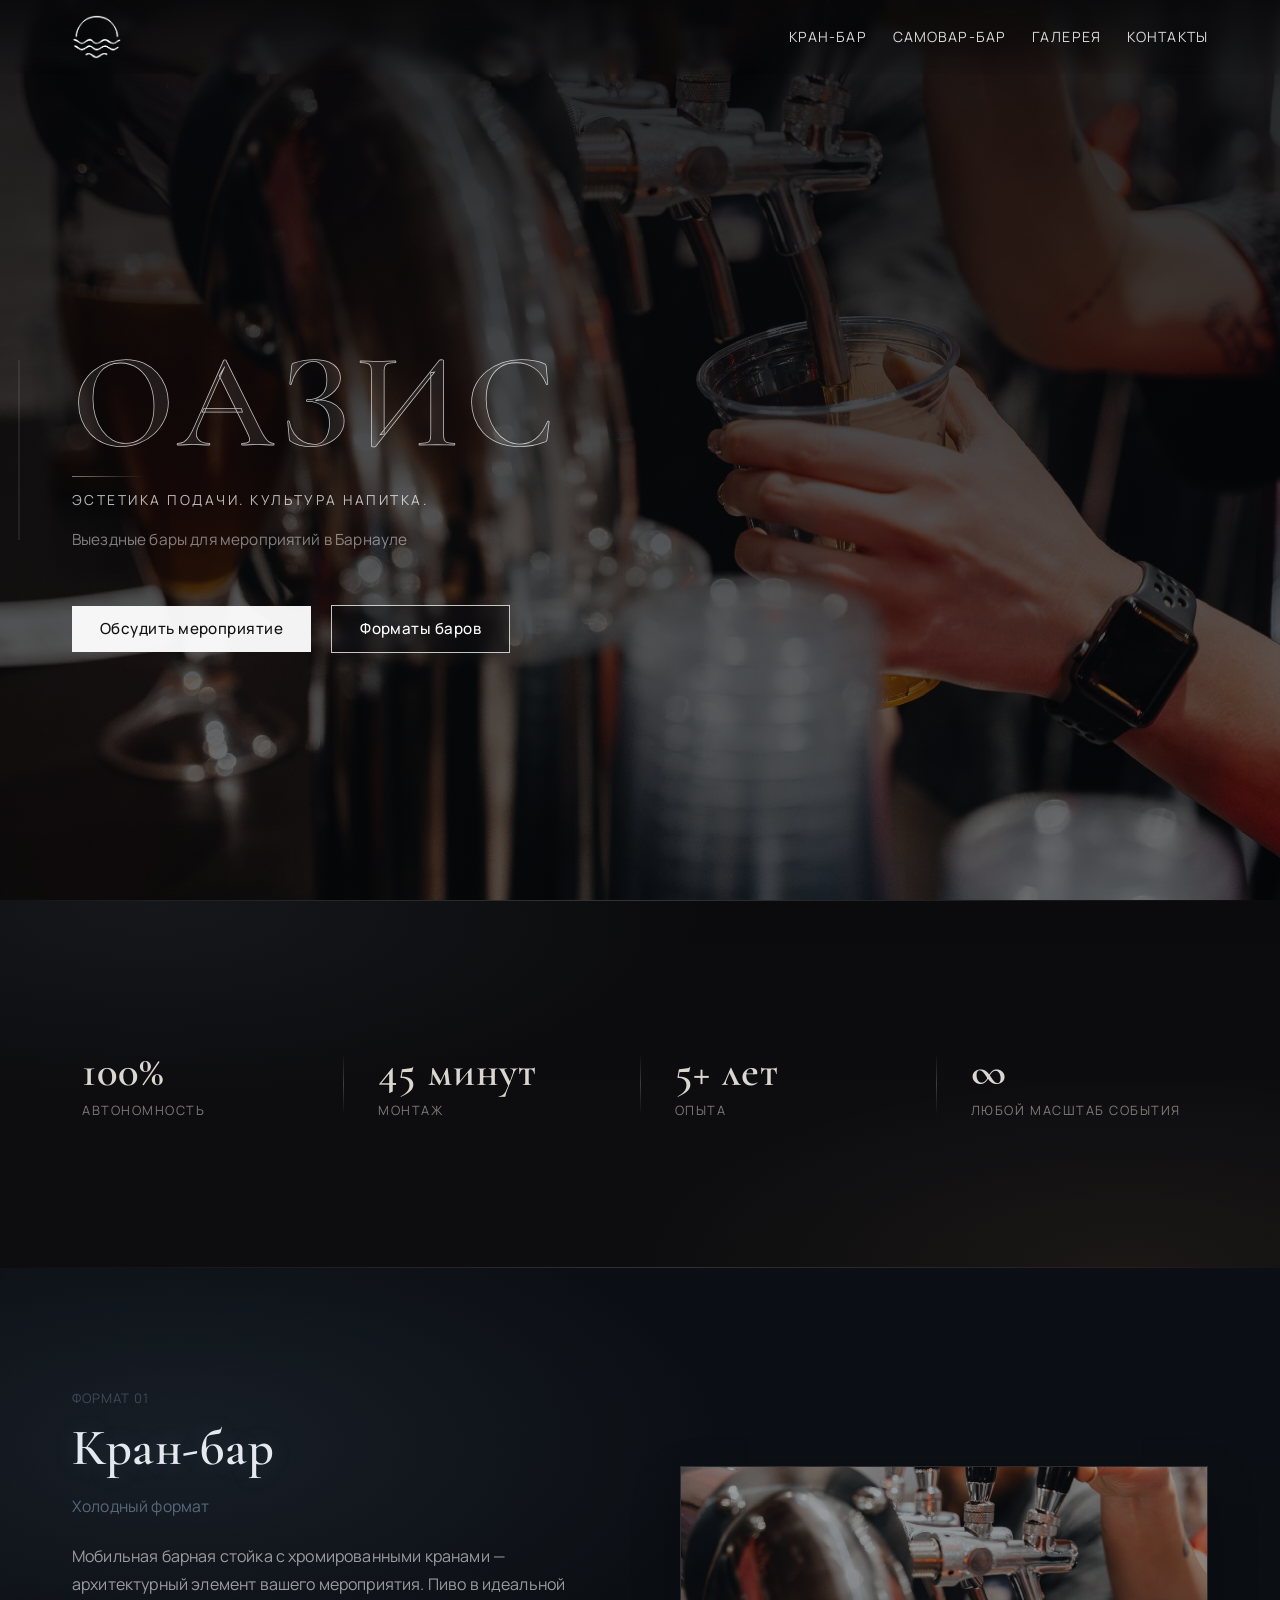
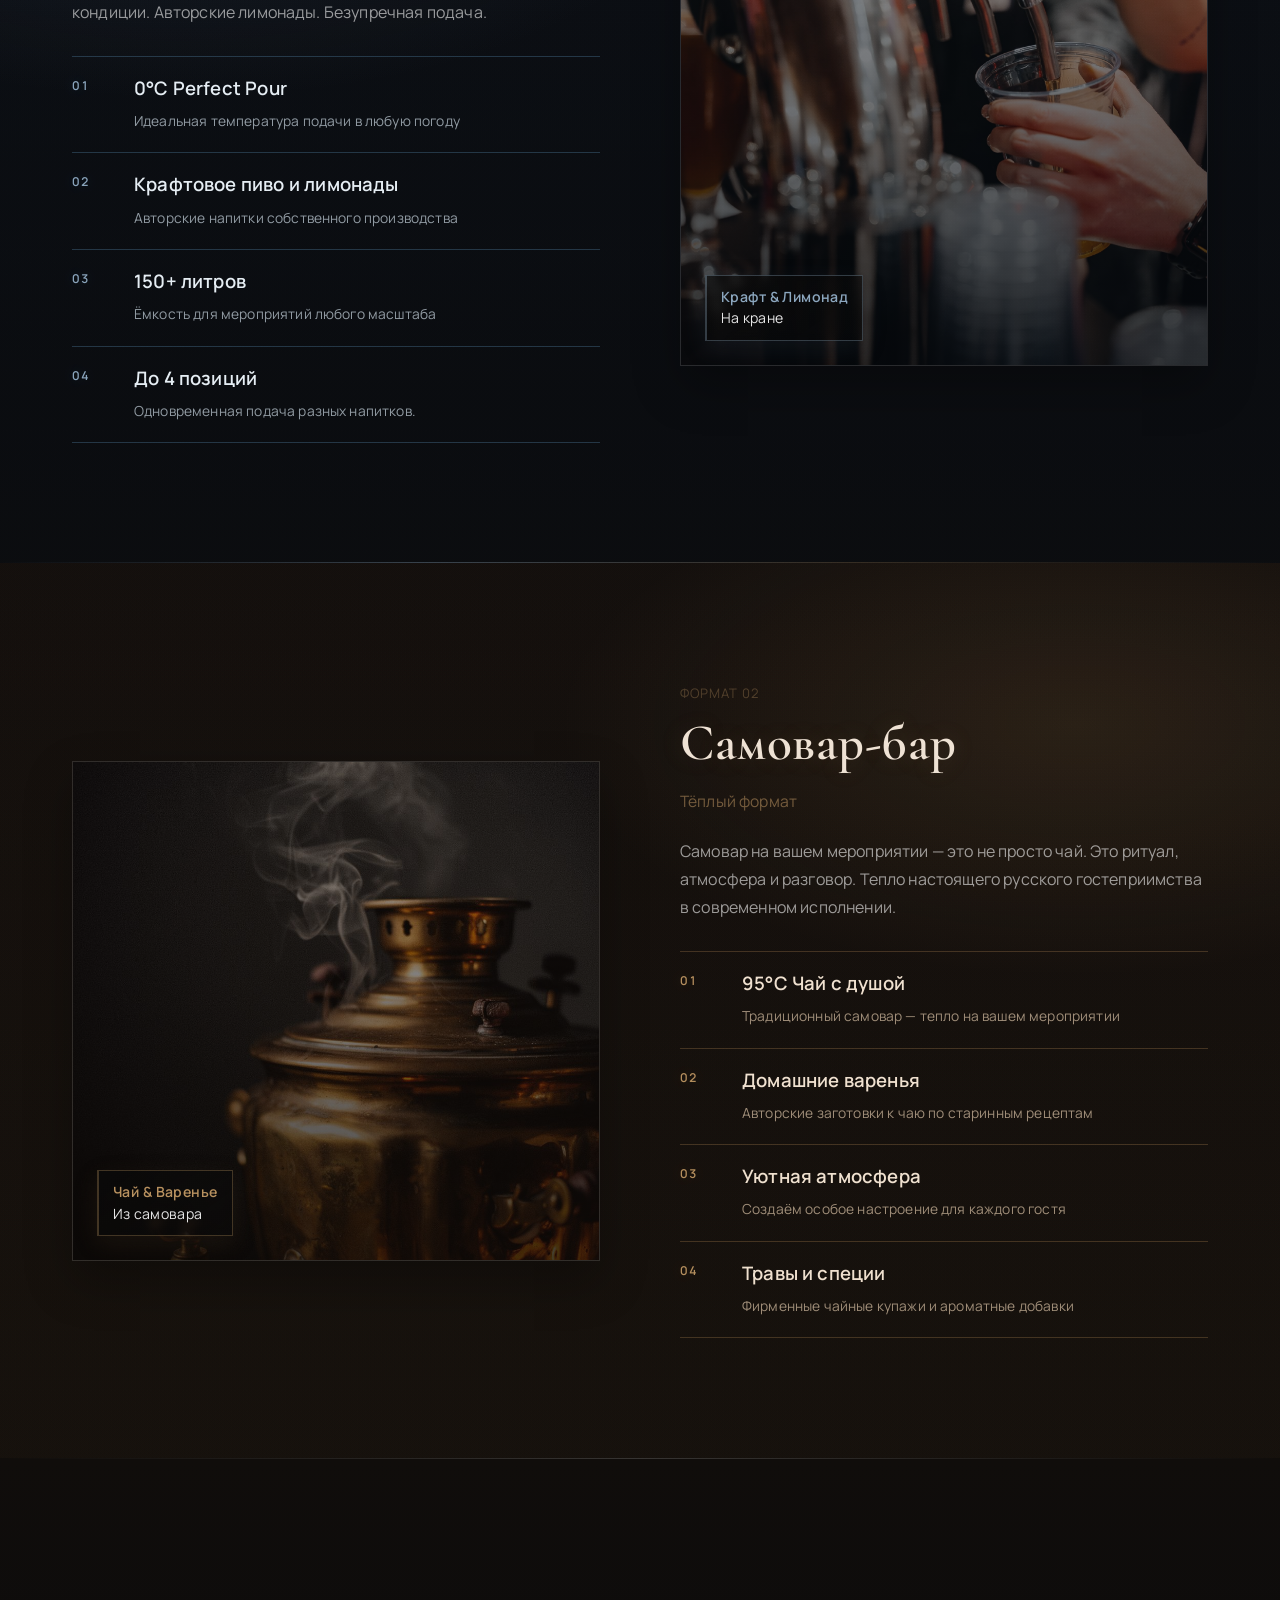
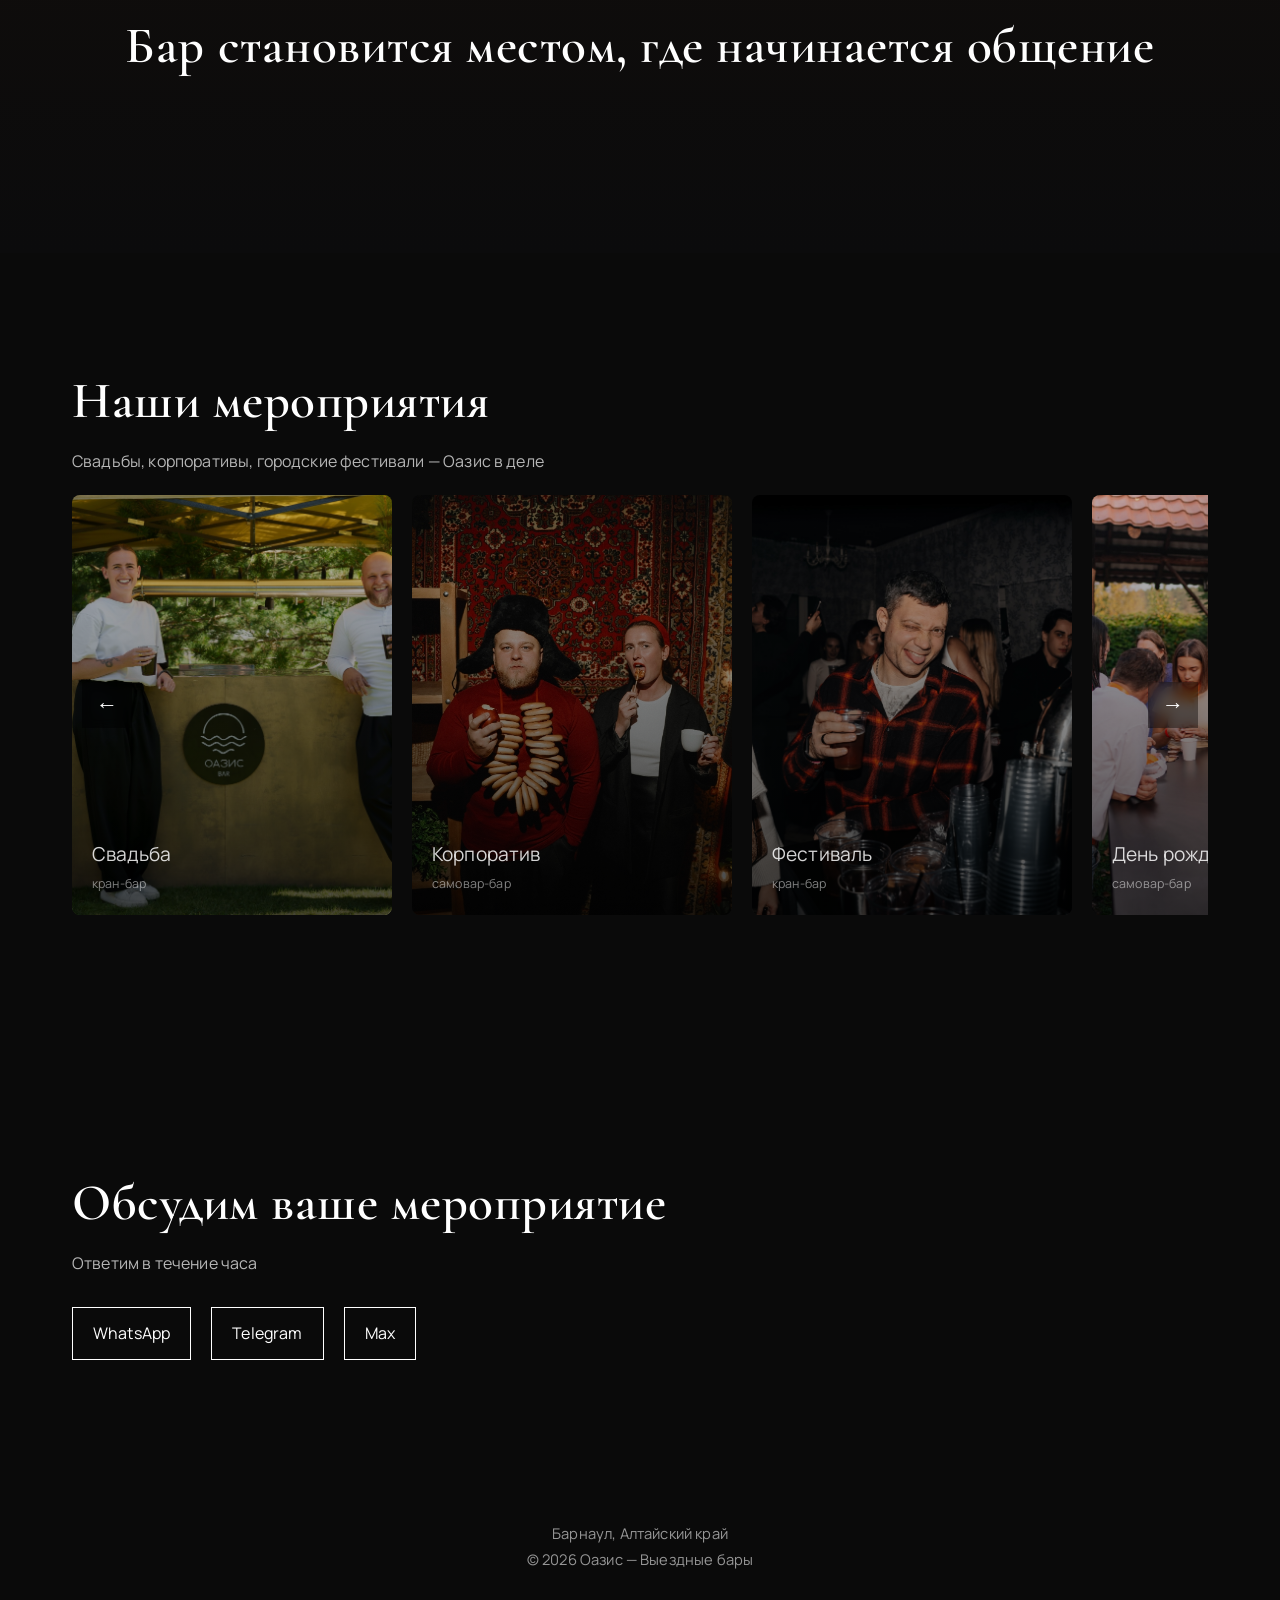
==== index.html @ a64c2dc3 "Add files via upload" ====
<!DOCTYPE html>
<html lang="ru">
<head>
  <meta charset="UTF-8">
  <meta name="viewport" content="width=device-width, initial-scale=1.0">
  <title>Оазис — выездные бары</title>

  <link rel="stylesheet" href="styles.css">
  <link href="https://fonts.googleapis.com/css2?family=Cormorant+Garamond:wght@500;600;700&family=Manrope:wght@400;500;600&display=swap" rel="stylesheet">
</head>

<body>

<div class="scroll-line"></div>

<header class="site-header">
  <div class="container header-inner">
    <a href="#" class="logo" aria-label="Оазис — на главную">
      <img src="logo.png" alt="Оазис">
    </a>
    <button class="nav-toggle" aria-label="Открыть меню" aria-expanded="false">☰</button>
    <nav class="main-nav">
      <a href="#kran-bar">Кран-бар</a>
      <a href="#samovar-bar">Самовар-бар</a>
      <a href="#gallery">Галерея</a>
      <a href="#contacts">Контакты</a>
    </nav>
  </div>
</header>

<!-- HERO -->
<section class="hero">
  <div class="container hero-inner">
    <h1 class="title">ОАЗИС</h1>
    <p class="tagline">Эстетика подачи. Культура напитка.</p>
    <p class="sub">Выездные бары для мероприятий в Барнауле</p>

    <div class="hero-buttons">
      <a href="#contacts" class="btn">Обсудить мероприятие</a>
      <a href="#formats" class="btn-outline">Форматы баров</a>
    </div>
  </div>
</section>

<!-- ADVANTAGES -->
<section class="section advantages">
  <div class="container adv-grid">
    <div class="adv">
      <div class="adv-num">100%</div>
      <div class="adv-text">автономность</div>
    </div>
    <div class="divider"></div>
    <div class="adv">
      <div class="adv-num">45 минут</div>
      <div class="adv-text">монтаж</div>
    </div>
    <div class="divider"></div>
    <div class="adv">
      <div class="adv-num">5+ лет</div>
      <div class="adv-text">опыта</div>
    </div>
    <div class="divider"></div>
    <div class="adv">
      <div class="adv-num">∞</div>
      <div class="adv-text">любой масштаб события</div>
    </div>
  </div>
</section>

<!-- FORMATS -->
<section id="formats">

<!-- КРАН-БАР -->
<section id="kran-bar" class="section format cold">
  <div class="container split">

    <div class="text-block">
      <div class="format-id">Формат 01</div>
      <h2>Кран-бар</h2>
      <div class="format-type">Холодный формат</div>

      <p>
        Мобильная барная стойка с хромированными кранами — архитектурный элемент вашего мероприятия.
        Пиво в идеальной кондиции. Авторские лимонады. Безупречная подача.
      </p>

      <div class="features">
        <div class="feature-item">
          <div class="feature-num">01</div>
          <div class="feature-title">0°C Perfect Pour</div>
          <div class="feature-desc">Идеальная температура подачи в любую погоду</div>
        </div>
        <div class="feature-item">
          <div class="feature-num">02</div>
          <div class="feature-title">Крафтовое пиво и лимонады</div>
          <div class="feature-desc">Авторские напитки собственного производства</div>
        </div>
        <div class="feature-item">
          <div class="feature-num">03</div>
          <div class="feature-title">150+ литров</div>
          <div class="feature-desc">Ёмкость для мероприятий любого масштаба</div>
        </div>
        <div class="feature-item">
          <div class="feature-num">04</div>
          <div class="feature-title">До 4 позиций</div>
          <div class="feature-desc">Одновременная подача разных напитков.</div>
        </div>
      </div>
    </div>

    <div class="image kran">
      <div class="image-label">
        <span class="label-accent">Крафт & Лимонад</span><br>На кране
      </div>
    </div>

  </div>
</section>

<!-- САМОВАР -->
<section id="samovar-bar" class="section format warm">
  <div class="container split">

    <div class="image samovar">
      <div class="image-label">
        <span class="label-accent">Чай & Варенье</span><br>Из самовара
      </div>
    </div>

    <div class="text-block">
      <div class="format-id">Формат 02</div>
      <h2>Самовар-бар</h2>
      <div class="format-type">Тёплый формат</div>

      <p>
        Самовар на вашем мероприятии — это не просто чай. Это ритуал, атмосфера и разговор.
        Тепло настоящего русского гостеприимства в современном исполнении.
      </p>

      <div class="features">
        <div class="feature-item">
          <div class="feature-num">01</div>
          <div class="feature-title">95°C Чай с душой</div>
          <div class="feature-desc">Традиционный самовар — тепло на вашем мероприятии</div>
        </div>
        <div class="feature-item">
          <div class="feature-num">02</div>
          <div class="feature-title">Домашние варенья</div>
          <div class="feature-desc">Авторские заготовки к чаю по старинным рецептам</div>
        </div>
        <div class="feature-item">
          <div class="feature-num">03</div>
          <div class="feature-title">Уютная атмосфера</div>
          <div class="feature-desc">Создаём особое настроение для каждого гостя</div>
        </div>
        <div class="feature-item">
          <div class="feature-num">04</div>
          <div class="feature-title">Травы и специи</div>
          <div class="feature-desc">Фирменные чайные купажи и ароматные добавки</div>
        </div>
      </div>
    </div>

  </div>
</section>

</section>

<!-- EMOTION -->
<section class="section emotion">
  <h2>Бар становится местом, где начинается общение</h2>
</section>

<!-- GALLERY -->
<section id="gallery" class="section gallery">
  <div class="container">
    <h2>Наши мероприятия</h2>
    <p class="gallery-sub">Свадьбы, корпоративы, городские фестивали — Оазис в деле</p>

    <div class="gallery-wrapper">

      <button class="arrow left">←</button>
    
      <div class="gallery-slider" id="slider">
    
        <div class="slide g1">
          <div class="slide-label">
            Свадьба<br><span>кран-бар</span>
          </div>
        </div>
    
        <div class="slide g2">
          <div class="slide-label">
            Корпоратив<br><span>самовар-бар</span>
          </div>
        </div>
    
        <div class="slide g3">
          <div class="slide-label">
            Фестиваль<br><span>кран-бар</span>
          </div>
        </div>
    
        <div class="slide g4">
          <div class="slide-label">
            День рождения<br><span>самовар-бар</span>
          </div>
        </div>
    
      </div>
    
      <button class="arrow right">→</button>
    
    </div>
  </div>
</section>

<!-- CTA -->
<section id="contacts" class="section cta">
  <div class="container">
    <h2>Обсудим ваше мероприятие</h2>
    <p>Ответим в течение часа</p>

    <div class="contacts">
      <a href="#">WhatsApp</a>
      <a href="#">Telegram</a>
      <a href="#">Max</a>
    </div>
  </div>
</section>

<!-- FOOTER -->
<footer class="footer">
  Барнаул, Алтайский край<br>
  © 2026 Оазис — Выездные бары
</footer>

<script src="script.js"></script>
</body>
</html>
---- styles.css ----
*{margin:0;padding:0;box-sizing:border-box}

:root{
  --font-heading:'Cormorant Garamond',serif;
  --font-body:'Manrope',sans-serif;
  --text-main:rgba(255,255,255,0.92);
  --text-muted:rgba(255,255,255,0.7);
  --cold-accent:#8ca7bf;
  --cold-accent-soft:rgba(140,167,191,0.74);
  --warm-accent:#b8915f;
  --warm-accent-soft:rgba(184,145,95,0.76);
}

body{
  background:#0a0a0a;
  color:var(--text-main);
  font-family:var(--font-body);
  line-height:1.65;
  letter-spacing:.01em;
  -webkit-font-smoothing:antialiased;
}

h1,h2{
  font-family:var(--font-heading);
  color:#fff;
  font-weight:600;
  letter-spacing:.01em;
  line-height:1.1;
}

h2{
  font-size:clamp(2.1rem,4.2vw,3.2rem);
  margin-bottom:18px;
}

p{
  color:var(--text-muted);
  font-size:clamp(1rem,1.25vw,1.08rem);
  line-height:1.75;
}

/* CONTAINER */
.container{
  max-width:1200px;
  margin:0 auto;
  padding:0 32px;
}

/* SCROLL LINE */
.scroll-line{
  position:fixed;
  left:18px;
  top:50%;
  transform:translateY(-50%);
  width:2px;
  height:180px;
  background:rgba(255,255,255,0.08);
  overflow:hidden;
  z-index:1000;
}

.scroll-line::before{
  content:"";
  position:absolute;
  left:0;
  top:0;
  width:100%;
  height:calc(var(--scroll-progress,0) * 1%);
  background:color-mix(in srgb,var(--scroll-color,var(--cold-accent)) 72%,#111);
  box-shadow:0 0 10px color-mix(in srgb,var(--scroll-color,var(--cold-accent)) 35%,transparent);
  transition:background .35s ease,height .2s ease;
}

/* HERO */
.site-header{
  position:fixed;
  top:0;
  left:0;
  right:0;
  z-index:900;
  background:linear-gradient(180deg,rgba(8,8,9,0.82),rgba(8,8,9,0.34) 70%,transparent);
  backdrop-filter:blur(5px);
}

.header-inner{
  min-height:74px;
  display:flex;
  align-items:center;
  justify-content:space-between;
}

.logo{
  text-decoration:none;
  display:inline-flex;
  align-items:center;
}

.logo img{
  width:auto;
  max-width:172px;
  height:44px;
  object-fit:contain;
  display:block;
}

.main-nav{
  display:flex;
  align-items:center;
  gap:26px;
}

.main-nav a{
  text-decoration:none;
  color:rgba(255,255,255,0.84);
  font-size:.88rem;
  letter-spacing:.08em;
  text-transform:uppercase;
  transition:color .25s ease,opacity .25s ease;
}

.main-nav a:hover{
  color:#fff;
}

.nav-toggle{
  display:none;
  border:1px solid rgba(255,255,255,0.34);
  background:rgba(10,10,10,0.55);
  color:#fff;
  width:42px;
  height:42px;
  line-height:1;
  font-size:1.2rem;
  cursor:pointer;
}

.hero{
  height:100vh;
  display:flex;
  align-items:center;
  background:linear-gradient(rgba(5,6,9,.88),rgba(6,7,10,.54)),
             url('hero.jpg') center/cover;
}

.hero-inner{
  max-width:1200px;
  width:100%;
  padding-top:96px;
}

.title{
  font-size:clamp(4.5rem,13vw,8.4rem);
  -webkit-text-stroke:.8px rgba(255,255,255,0.72);
  color:rgba(255,255,255,0.08);
  line-height:.9;
  letter-spacing:.04em;
  text-transform:uppercase;
  margin-bottom:12px;
}

.tagline{
  margin:0 0 16px;
  font-size:clamp(.86rem,1.05vw,.95rem);
  color:rgba(255,255,255,0.72);
  line-height:1.5;
  text-transform:uppercase;
  letter-spacing:.18em;
  max-width:none;
  white-space:nowrap;
  position:relative;
  padding-top:14px;
}

.sub{
  margin-top:8px;
  margin-bottom:50px;
  max-width:48ch;
  font-size:clamp(.95rem,1.2vw,1.06rem);
  color:rgba(255,255,255,0.48);
  line-height:1.86;
}

.tagline::before{
  content:"";
  position:absolute;
  top:0;
  left:0;
  width:72px;
  height:1px;
  background:linear-gradient(90deg,rgba(255,255,255,0.45),transparent);
}

.hero-buttons{
  display:flex;
  gap:20px;
  align-items:center;
}

.btn,.btn-outline{
  padding:14px 28px;
  text-decoration:none;
  font-size:.95rem;
  font-weight:500;
  letter-spacing:.03em;
  line-height:1.2;
  transition:background .25s ease,color .25s ease,border-color .25s ease,transform .25s ease;
}

.btn{
  background:rgba(255,255,255,0.95);
  color:#111;
}

.btn:hover{
  transform:translateY(-1px);
  background:#fff;
}

.btn-outline{
  border:1px solid rgba(255,255,255,0.76);
  color:#fff;
  background:rgba(8,11,15,0.45);
  backdrop-filter:blur(2px);
}

.btn-outline:hover{
  transform:translateY(-1px);
  border-color:rgba(255,255,255,0.95);
  background:rgba(8,11,15,0.62);
}

/* SECTIONS */
.section{padding:120px 0}

/* ADV */
.adv-grid{
  display:grid;
  grid-template-columns:repeat(2,minmax(0,1fr));
  gap:18px;
}

.advantages{
  position:relative;
  background:
    radial-gradient(900px 320px at 12% 0%,rgba(140,167,191,0.08),transparent 62%),
    radial-gradient(760px 300px at 88% 100%,rgba(184,145,95,0.08),transparent 64%),
    linear-gradient(180deg,#0b0b0d 0%,#0d0d10 58%,#0d0d0f 100%);
}

.advantages::before{
  content:"";
  position:absolute;
  top:0;
  left:0;
  right:0;
  height:1px;
  background:linear-gradient(90deg,transparent,rgba(255,255,255,0.16),transparent);
}

.advantages::after{
  content:"";
  position:absolute;
  left:0;
  right:0;
  bottom:0;
  height:1px;
  background:linear-gradient(90deg,transparent,rgba(255,255,255,0.15),transparent);
}

.adv{
  min-height:128px;
  padding:14px 10px 12px;
  display:flex;
  flex-direction:column;
  justify-content:center;
  gap:8px;
  transition:opacity .25s ease,transform .25s ease,color .25s ease;
}

.adv:hover{
  transform:translateY(-1px);
  opacity:.96;
}

.divider{
  display:none;
}

.adv-num{
  font-family:var(--font-heading);
  font-size:clamp(2rem,3.35vw,2.75rem);
  font-weight:600;
  letter-spacing:.02em;
  line-height:1;
  color:rgba(241,236,229,0.9);
}

.adv-text{
  margin-top:0;
  font-size:clamp(.68rem,1.05vw,.8rem);
  text-transform:uppercase;
  letter-spacing:.12em;
  opacity:.68;
  line-height:1.5;
  color:rgba(215,208,198,0.82);
}

/* FORMAT */
#formats{
  position:relative;
  background:
    linear-gradient(180deg,#0b0c10 0%,#0e0e10 45%,#100d0b 100%);
}

#formats::before{
  content:"";
  position:absolute;
  inset:0;
  pointer-events:none;
  background:
    linear-gradient(180deg,rgba(140,167,191,0.05) 0%,transparent 40%,rgba(184,145,95,0.05) 100%);
}

#formats::after{
  content:"";
  position:absolute;
  inset:0;
  pointer-events:none;
  opacity:.1;
  background-image:
    radial-gradient(circle at 20% 20%,rgba(255,255,255,0.12) 0 0.5px,transparent 0.7px),
    radial-gradient(circle at 70% 65%,rgba(255,255,255,0.1) 0 0.5px,transparent 0.8px);
  background-size:3px 3px,4px 4px;
  mix-blend-mode:soft-light;
}

.split{
  display:grid;
  grid-template-columns:1fr 1fr;
  gap:80px;
  align-items:center;
}

.format-id{
  opacity:.45;
  margin-bottom:10px;
  font-size:.82rem;
  letter-spacing:.08em;
  text-transform:uppercase;
}

.format-type{
  opacity:.75;
  margin-bottom:22px;
  font-size:.98rem;
}

.text-block p{
  opacity:.82;
  margin-bottom:30px;
  max-width:62ch;
}

.features{
  display:grid;
  grid-template-columns:1fr;
  gap:0;
}

.feature-item{
  display:grid;
  grid-template-columns:44px 1fr;
  column-gap:18px;
  align-items:start;
  padding:18px 0 20px;
  border-top:1px solid rgba(255,255,255,0.13);
}

.features .feature-item:last-child{
  border-bottom:1px solid rgba(255,255,255,0.13);
}

.feature-num{
  font-size:.76rem;
  letter-spacing:.12em;
  text-transform:uppercase;
  opacity:.82;
  line-height:1.5;
  padding-top:2px;
  font-weight:600;
  font-variant-numeric:tabular-nums;
}

.feature-title{
  color:rgba(255,255,255,0.94);
  font-size:clamp(1.04rem,1.45vw,1.2rem);
  line-height:1.42;
  font-weight:600;
  letter-spacing:.01em;
}

.feature-desc{
  margin-top:8px;
  color:rgba(255,255,255,0.62);
  font-size:clamp(.86rem,1.08vw,.94rem);
  line-height:1.68;
}

.feature-item .feature-title,
.feature-item .feature-desc{
  grid-column:2;
}

/* IMAGE */
.image{
  height:500px;
  position:relative;
  border-radius:0;
  overflow:hidden;
  isolation:isolate;
  border:1px solid rgba(255,255,255,0.12);
  box-shadow:0 20px 44px rgba(0,0,0,0.28);
}

.kran{
  --format-image:url('kran.jpg');
}

.samovar{
  --format-image:url('samovar.jpg');
}

.image::after{
  content:"";
  position:absolute;
  inset:0;
  background-image:var(--format-image);
  background-size:cover;
  background-position:center;
  transform:scale(1);
  transition:transform .9s cubic-bezier(.22,.61,.36,1);
  z-index:0;
}

.image::before{
  content:"";
  position:absolute;
  inset:0;
  background:linear-gradient(rgba(0,0,0,.4),rgba(0,0,0,.7));
  z-index:1;
  transition:background .4s ease;
}

.format:hover .image::after{
  transform:scale(1.08);
}

.format:hover .image::before{
  background:linear-gradient(rgba(0,0,0,.28),rgba(0,0,0,.68));
}

.image-label{
  position:absolute;
  bottom:24px;
  left:24px;
  z-index:2;
  font-size:clamp(.84rem,1.1vw,.95rem);
  line-height:1.5;
  letter-spacing:.02em;
  color:rgba(255,255,255,0.9);
  padding:10px 14px 11px;
  border-radius:0;
  border:1px solid rgba(255,255,255,0.18);
  border-left-width:2px;
  backdrop-filter:blur(4px);
  background:linear-gradient(145deg,rgba(10,10,10,0.72),rgba(10,10,10,0.42));
}

.label-accent{
  font-weight:600;
  letter-spacing:.03em;
}

/* COLORS */
.cold{
  background:
    radial-gradient(900px 420px at 14% 20%,rgba(88,111,134,0.16),transparent 60%),
    linear-gradient(180deg,rgba(10,14,20,0.82) 0%,rgba(8,11,15,0.56) 100%);
  position:relative;
}

.cold::after{
  content:"";
  position:absolute;
  left:0;
  right:0;
  bottom:0;
  height:1px;
  background:linear-gradient(90deg,transparent,rgba(140,167,191,0.34),rgba(184,145,95,0.24),transparent);
}

.warm{
  background:
    radial-gradient(860px 420px at 84% 18%,rgba(154,116,70,0.16),transparent 60%),
    linear-gradient(180deg,rgba(22,15,10,0.58) 0%,rgba(13,10,8,0.86) 100%);
}

.cold .format-id,
.cold .format-type{
  color:var(--cold-accent-soft);
}

.cold .text-block h2{
  color:#e3e9ef;
  text-shadow:0 0 24px rgba(110,132,154,0.2);
}

.cold .feature-num{
  color:var(--cold-accent);
  opacity:.98;
  text-shadow:0 0 18px rgba(124,200,255,0.28);
}

.cold .feature-item{
  border-top-color:rgba(124,200,255,0.22);
}

.cold .features .feature-item:last-child{
  border-bottom-color:rgba(124,200,255,0.22);
}

.cold .feature-title{
  color:#e5edf3;
}

.cold .feature-desc{
  color:rgba(203,215,225,0.7);
}

.warm .format-id,
.warm .format-type{
  color:var(--warm-accent-soft);
}

.warm .text-block h2{
  color:#efe3d6;
  text-shadow:0 0 24px rgba(158,124,86,0.2);
}

.warm .feature-num{
  color:var(--warm-accent);
  opacity:.98;
  text-shadow:0 0 18px rgba(255,191,114,0.25);
}

.warm .feature-item{
  border-top-color:rgba(255,191,114,0.2);
}

.warm .features .feature-item:last-child{
  border-bottom-color:rgba(255,191,114,0.2);
}

.warm .feature-title{
  color:#f1e3d3;
}

.warm .feature-desc{
  color:rgba(220,197,170,0.7);
}

.cold .image::before{
  background:linear-gradient(rgba(11,17,24,0.38),rgba(5,8,12,0.8));
}

.cold .image-label{
  border-color:rgba(140,167,191,0.32);
  box-shadow:0 8px 24px rgba(54,70,86,0.2);
}

.cold .label-accent{
  color:var(--cold-accent);
}

.warm .image::before{
  background:linear-gradient(rgba(30,20,13,0.34),rgba(14,10,7,0.78));
}

.warm .image-label{
  border-color:rgba(184,145,95,0.32);
  box-shadow:0 8px 24px rgba(90,64,38,0.18);
}

.warm .label-accent{
  color:var(--warm-accent);
}

/* EMOTION */
.emotion{
  position:relative;
  text-align:center;
  font-size:clamp(1.8rem,3.6vw,2.6rem);
  padding:160px 20px;
  background:
    linear-gradient(180deg,#100d0b 0%,#0b0b0c 100%);
}

.emotion::before{
  content:"";
  position:absolute;
  top:0;
  left:0;
  right:0;
  height:1px;
  background:linear-gradient(90deg,transparent,rgba(255,255,255,0.16),transparent);
}

/* GALLERY */
.gallery-grid{
  display:grid;
  grid-template-columns:repeat(4,1fr);
  gap:20px;
  margin-top:40px;
}

.gallery-item{
  height:260px;
  background:#222;
  transition:.3s;
}

.gallery-item:hover{
  transform:scale(1.05);
}

.g1{ background: url('g1.jpg') center/cover; }
.g2{ background: url('g2.jpg') center/cover; }
.g3{ background: url('g3.jpg') center/cover; }
.g4{ background: url('g4.jpg') center/cover; }

/* SLIDER */

.gallery-slider{
  display:flex;
  gap:20px;
  overflow-x:auto;
  padding:20px 0;
  scroll-snap-type:x mandatory;
}

.gallery-slider::-webkit-scrollbar{
  display:none;
}

.slide{
  min-width:320px;
  height:420px;
  flex-shrink:0;
  border-radius:8px;
  position:relative;
  scroll-snap-align:start;
  background-size:cover;
  background-position:center;
  overflow:hidden;
}

/* затемнение */
.slide::before{
  content:"";
  position:absolute;
  inset:0;
  background:linear-gradient(rgba(0,0,0,0.2), rgba(0,0,0,0.7));
}

/* подпись */
.slide-label{
  position:absolute;
  bottom:20px;
  left:20px;
  font-size:16px;
  z-index:2;
  opacity:0.9;
}

/* hover эффект */
.slide:hover{
  transform:scale(1.04);
  transition:0.3s;
}

/* MOBILE */
@media(max-width:768px){
  .slide{
    min-width:85%;
    height:380px;
  }
}

.g1{ background-image:url('g1.jpg'); }
.g2{ background-image:url('g2.jpg'); }
.g3{ background-image:url('g3.jpg'); }
.g4{ background-image:url('g4.jpg'); }
.g5{ background-image:url('g5.jpg'); }

/* wrapper */
.gallery-wrapper{
  position:relative;
}

/* стрелки */
.arrow{
  position:absolute;
  top:50%;
  transform:translateY(-50%);
  background:rgba(0,0,0,0.4);
  border:none;
  color:#fff;
  font-size:22px;
  padding:10px 14px;
  cursor:pointer;
  z-index:5;
  backdrop-filter:blur(6px);
}

.arrow.left{left:10px;}
.arrow.right{right:10px;}

/* подписи */
.slide-label{
  position:absolute;
  bottom:20px;
  left:20px;
  font-size:clamp(1rem,1.8vw,1.2rem);
  z-index:2;
  line-height:1.4;
}

.slide-label span{
  font-size:.78rem;
  opacity:0.6;
}

/* CTA */
.contacts{
  display:flex;
  gap:20px;
  margin-top:30px;
}

.contacts a{
  padding:12px 20px;
  border:1px solid #fff;
  text-decoration:none;
  color:#fff;
}

/* FOOTER */
.footer{
  text-align:center;
  padding:40px;
  opacity:.62;
  font-size:.92rem;
  line-height:1.8;
}

/* MOBILE */
@media(max-width:900px){

.hero-inner{padding:86px 20px 0}
.title{
  -webkit-text-stroke:.7px rgba(255,255,255,0.72);
  letter-spacing:.03em;
  margin-bottom:10px;
}

.tagline{
  letter-spacing:.14em;
  padding-top:12px;
  margin-bottom:12px;
  white-space:normal;
}

.tagline::before{
  width:56px;
}

.site-header{
  background:linear-gradient(180deg,rgba(8,8,9,0.9),rgba(8,8,9,0.54) 78%,transparent);
}

.header-inner{
  min-height:64px;
}

.logo{
  z-index:3;
}

.logo img{
  width:auto;
  max-width:134px;
  height:36px;
}

.nav-toggle{
  display:inline-flex;
  align-items:center;
  justify-content:center;
  z-index:3;
}

.main-nav{
  position:absolute;
  top:64px;
  left:0;
  right:0;
  display:none;
  flex-direction:column;
  gap:0;
  background:rgba(8,8,9,0.95);
  border-top:1px solid rgba(255,255,255,0.12);
  border-bottom:1px solid rgba(255,255,255,0.12);
}

.site-header.nav-open .main-nav{
  display:flex;
}

.main-nav a{
  width:100%;
  font-size:.78rem;
  letter-spacing:.08em;
  padding:14px 20px;
  border-bottom:1px solid rgba(255,255,255,0.08);
}

.main-nav a:last-child{
  border-bottom:none;
}

.hero-buttons{
  flex-direction:column;
  align-items:stretch;
  gap:12px;
  max-width:320px;
}

.hero-buttons .btn,
.hero-buttons .btn-outline{
  text-align:center;
  width:100%;
}

.scroll-line{
  left:10px;
  height:120px;
}

.split{grid-template-columns:1fr}

.image{
  height:380px;
  border-radius:0;
}

.format:hover .image::after{
  transform:scale(1.04);
}

.image-label{
  left:16px;
  right:16px;
  bottom:16px;
  width:fit-content;
  max-width:calc(100% - 32px);
  padding:9px 12px;
  font-size:.82rem;
  line-height:1.45;
  border-left-width:2px;
}

.gallery-grid{grid-template-columns:1fr 1fr}

.adv-grid{
  grid-template-columns:repeat(2,minmax(0,1fr));
  gap:14px;
}

.adv{
  min-height:108px;
  padding:10px 6px 8px;
}

.adv-num{
  font-size:clamp(1.65rem,7vw,2.05rem);
}

.adv-text{
  font-size:.66rem;
  letter-spacing:.1em;
}

.feature-item{
  grid-template-columns:38px 1fr;
  column-gap:14px;
  padding:14px 0 16px;
}

.feature-num{
  font-size:.7rem;
}

.feature-title{
  font-size:1rem;
}

.feature-desc{
  font-size:.86rem;
}

}

@media(min-width:901px){
  .adv-grid{
    grid-template-columns:minmax(0,1fr) 1px minmax(0,1fr) 1px minmax(0,1fr) 1px minmax(0,1fr);
    align-items:center;
    gap:24px;
  }

  .divider{
    display:block;
    width:1px;
    height:62px;
    background:linear-gradient(180deg,transparent,rgba(255,255,255,0.2),transparent);
  }
}
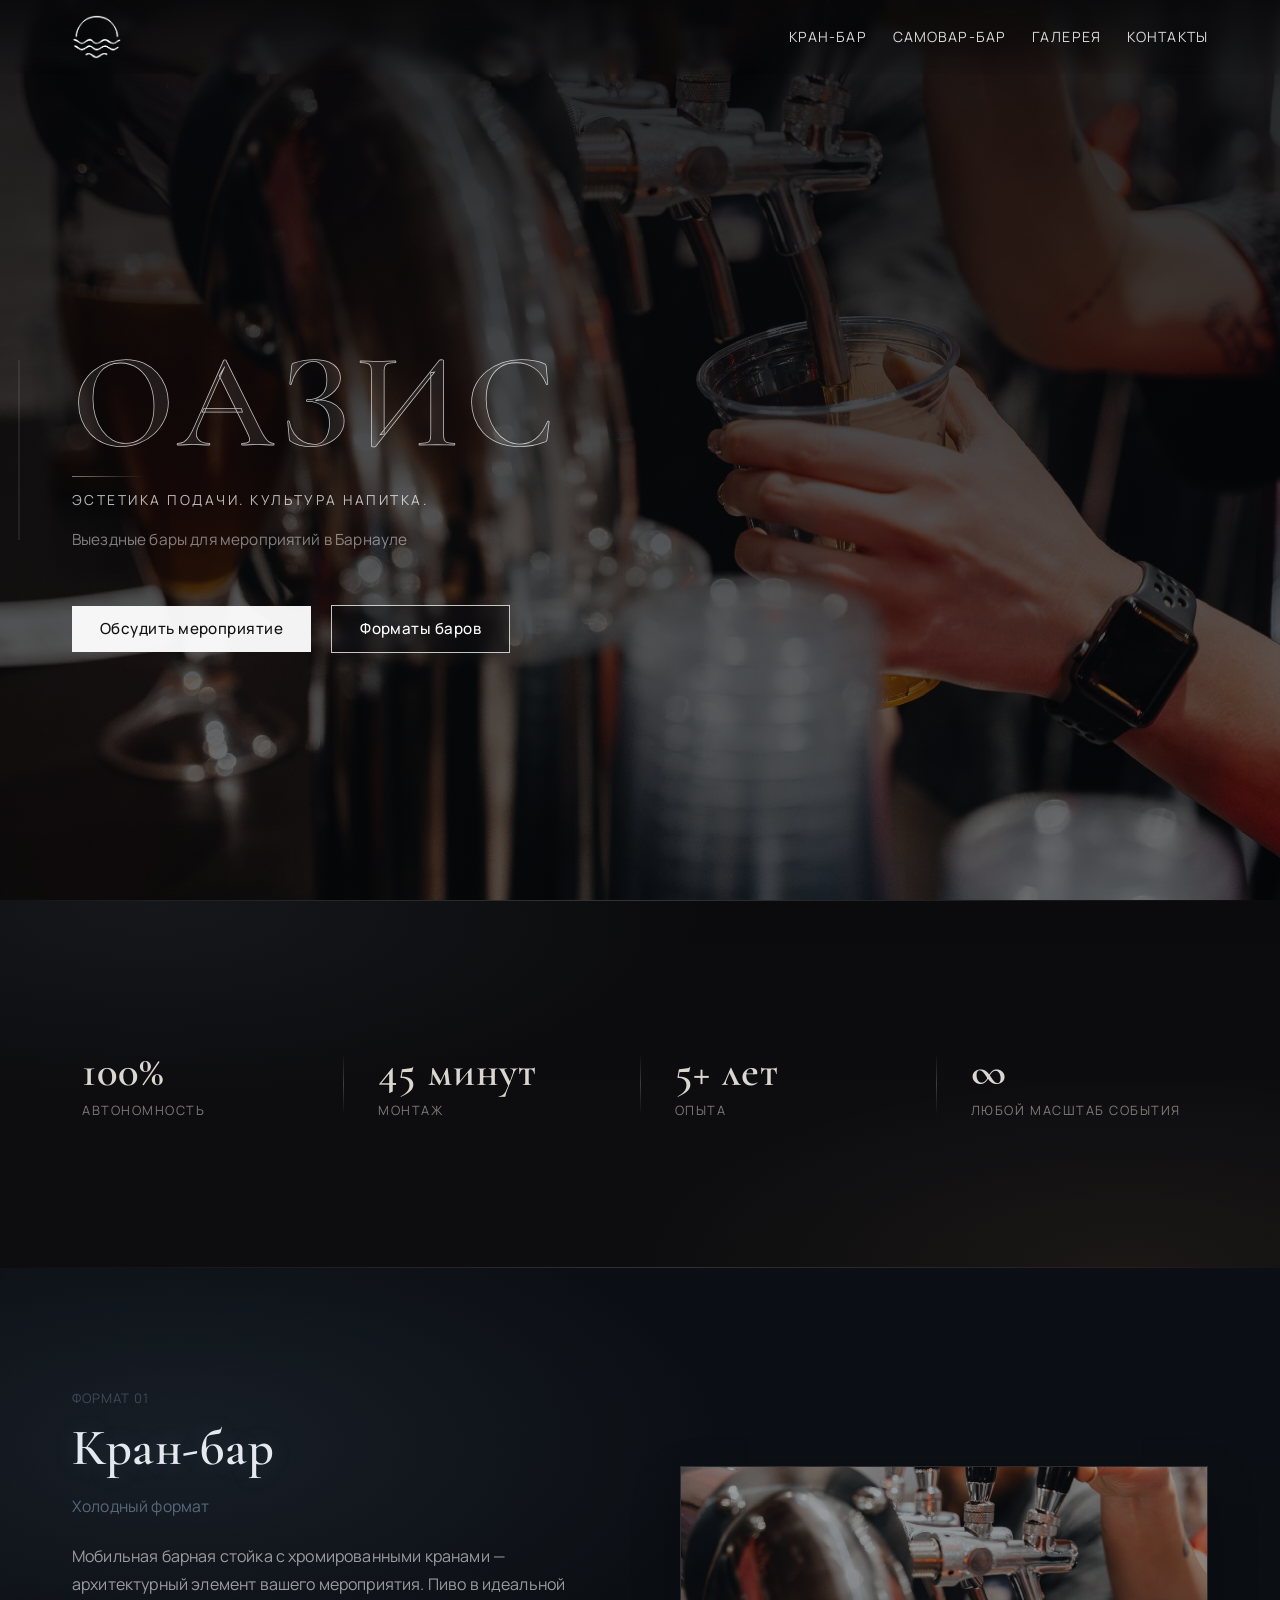
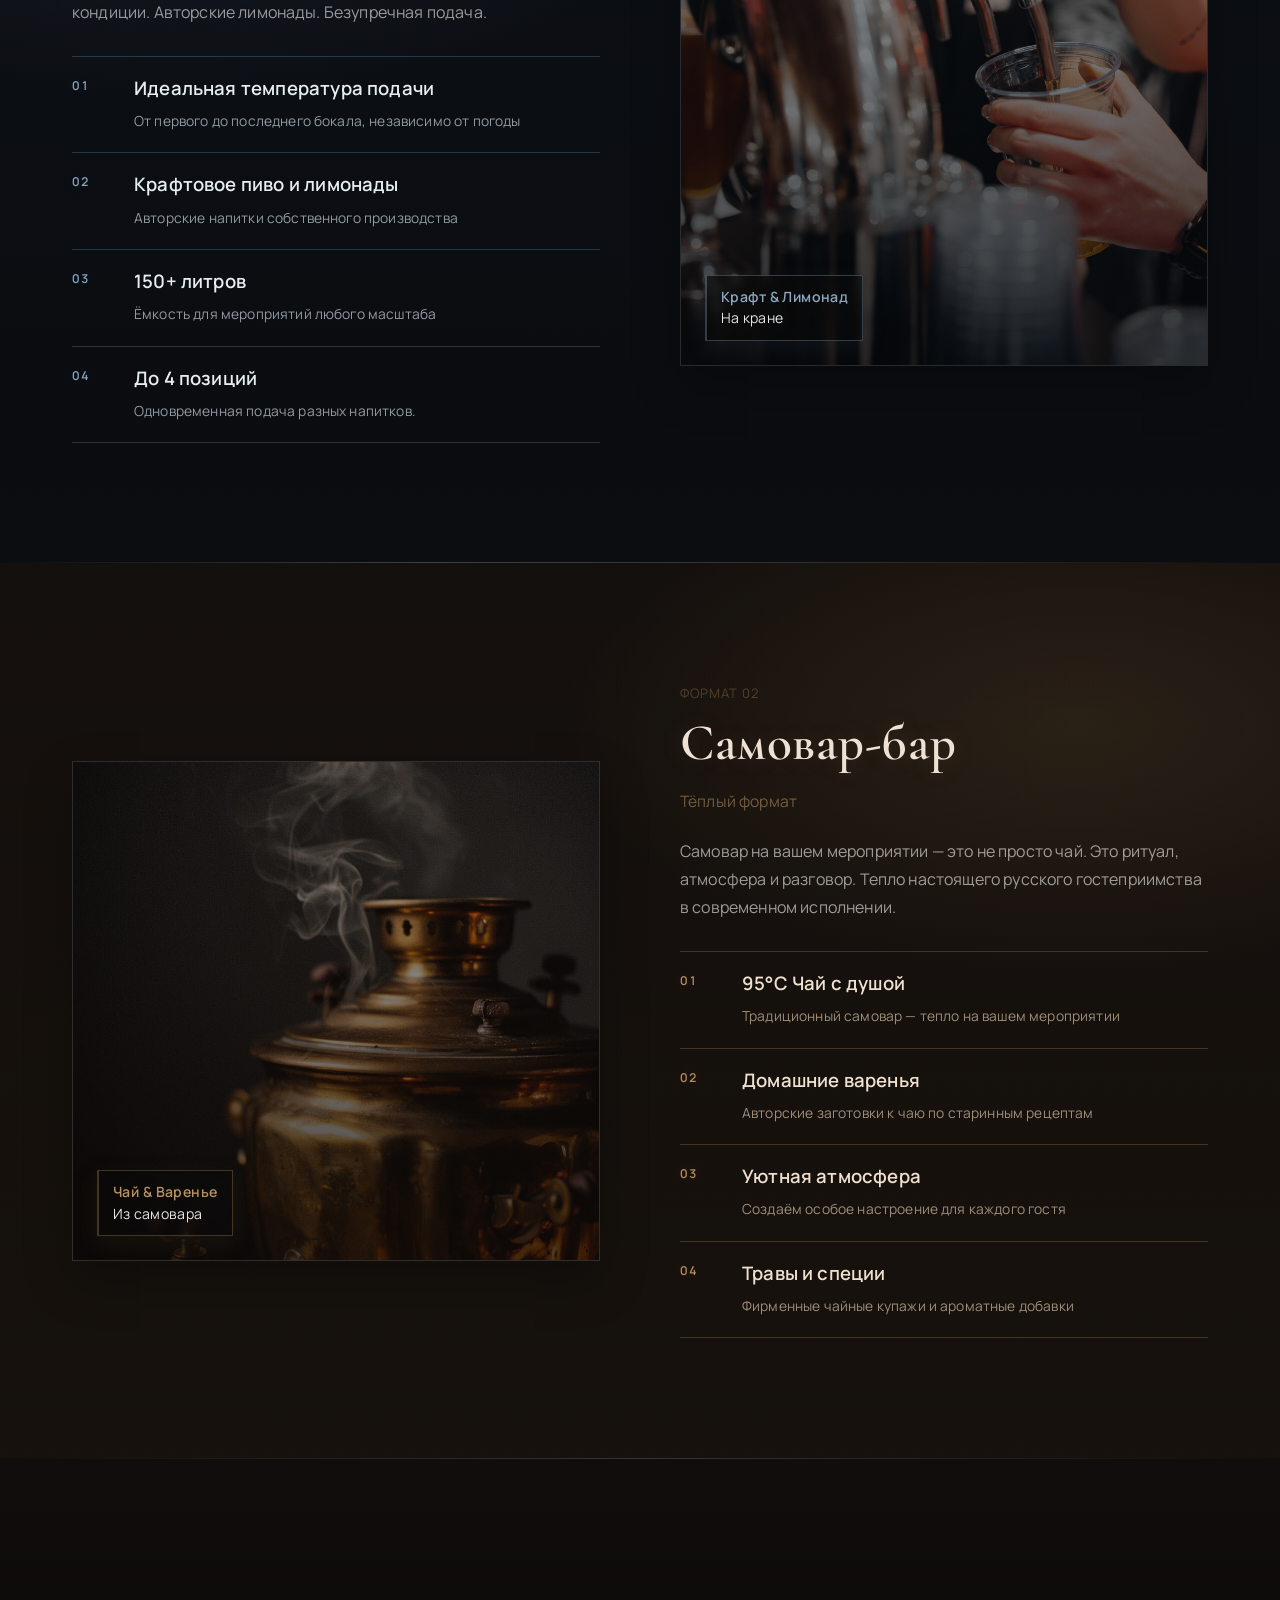
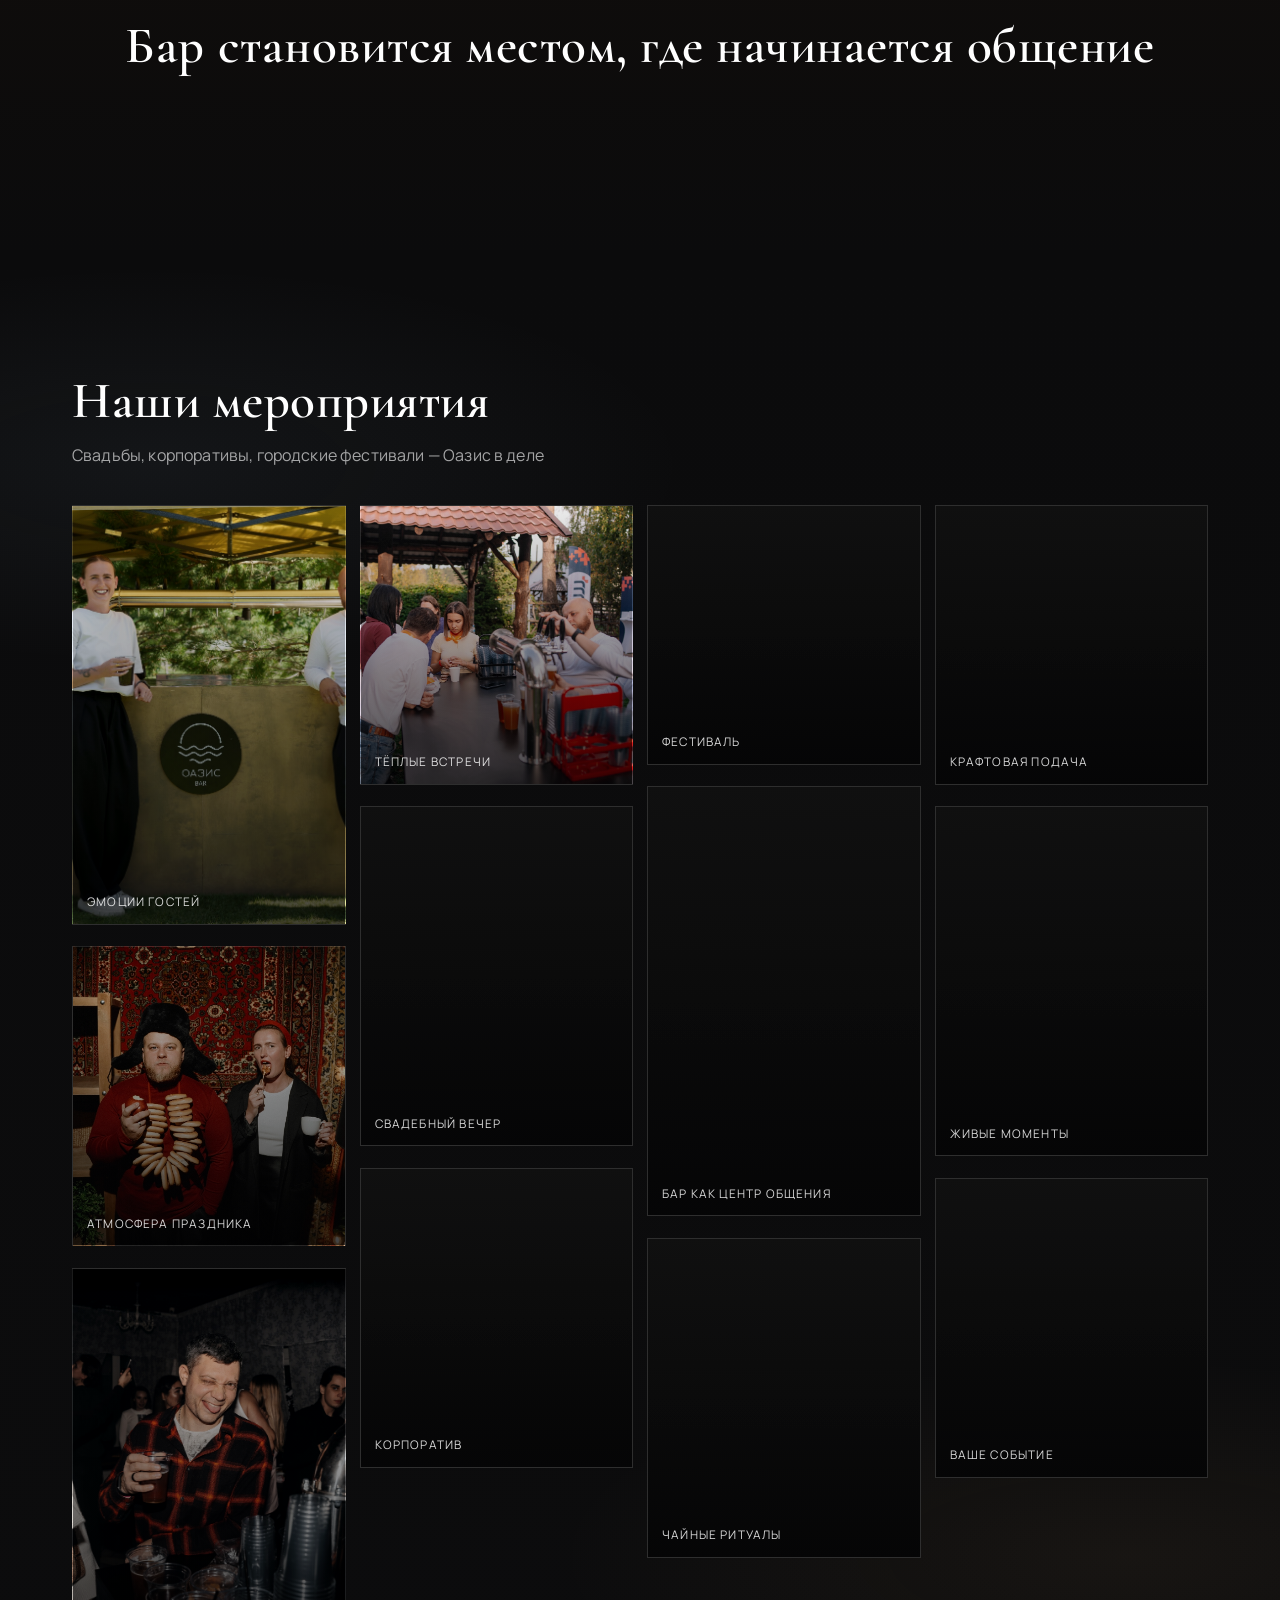
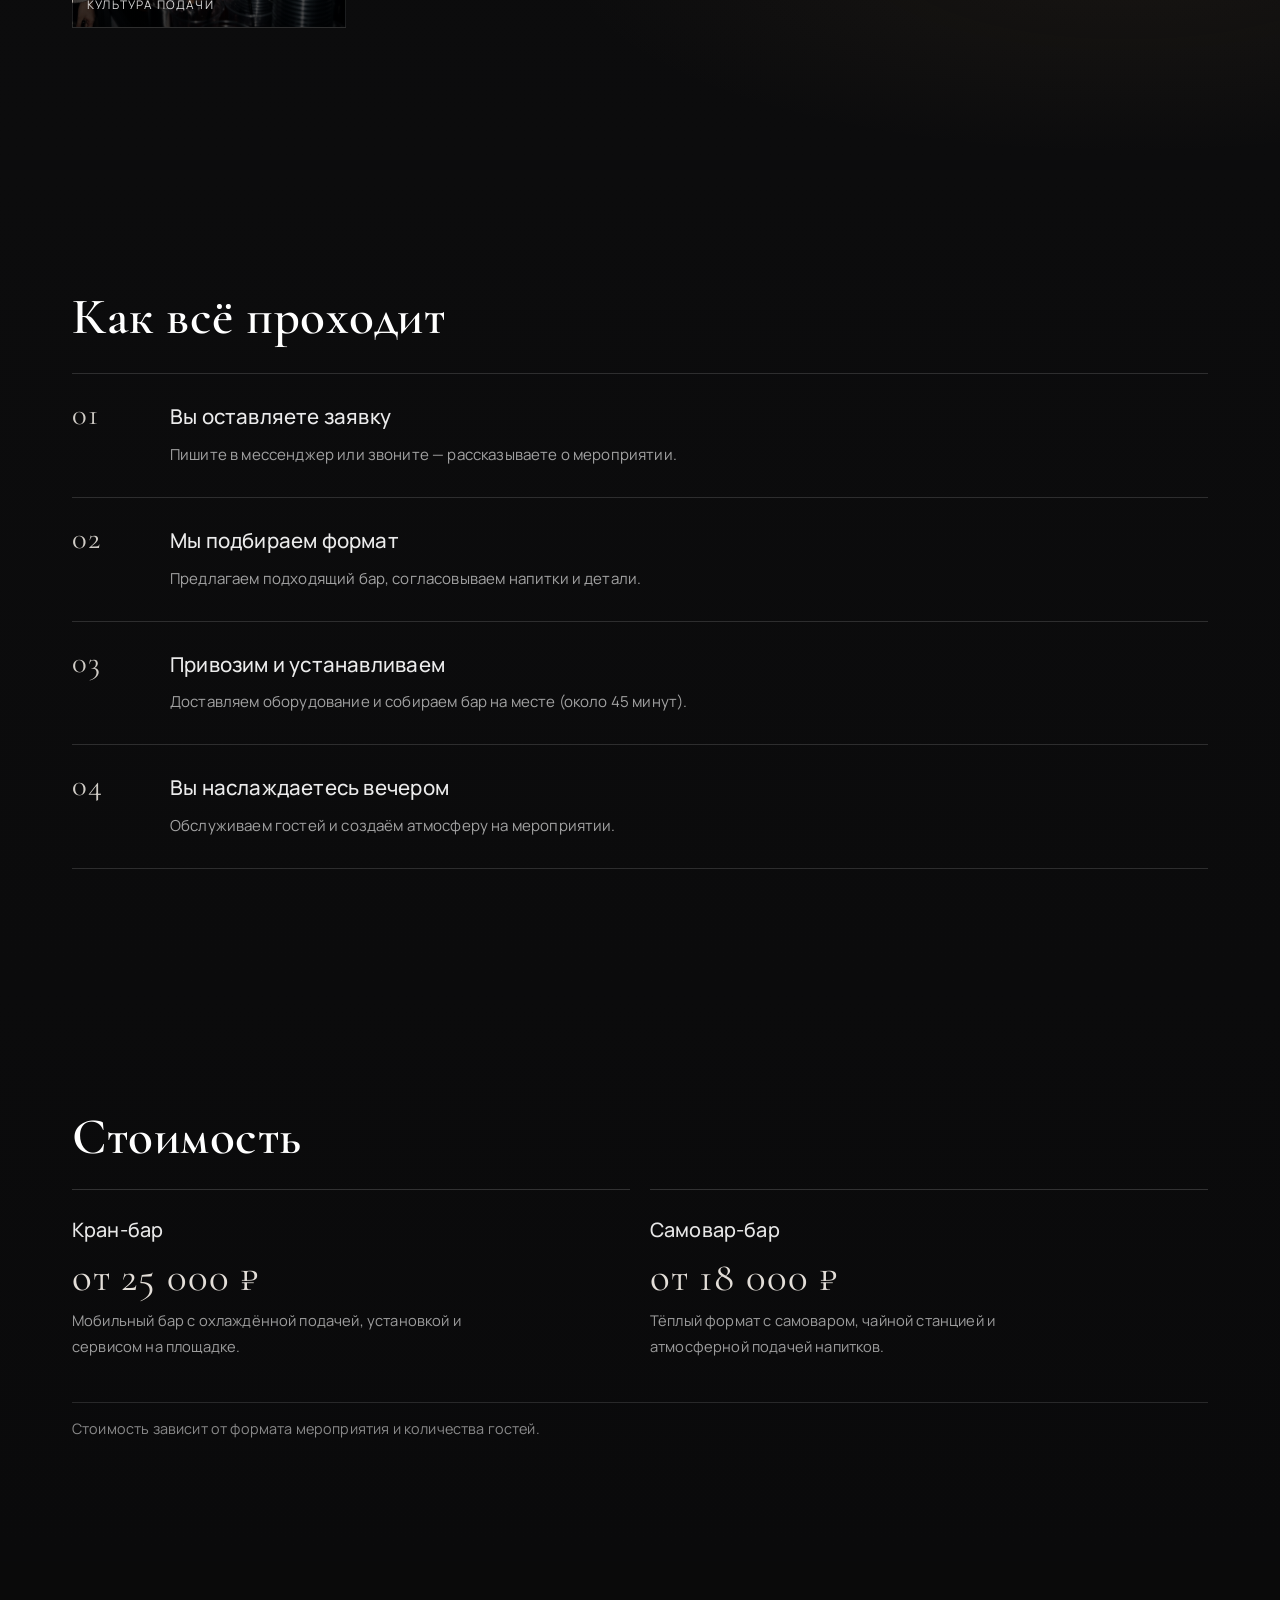
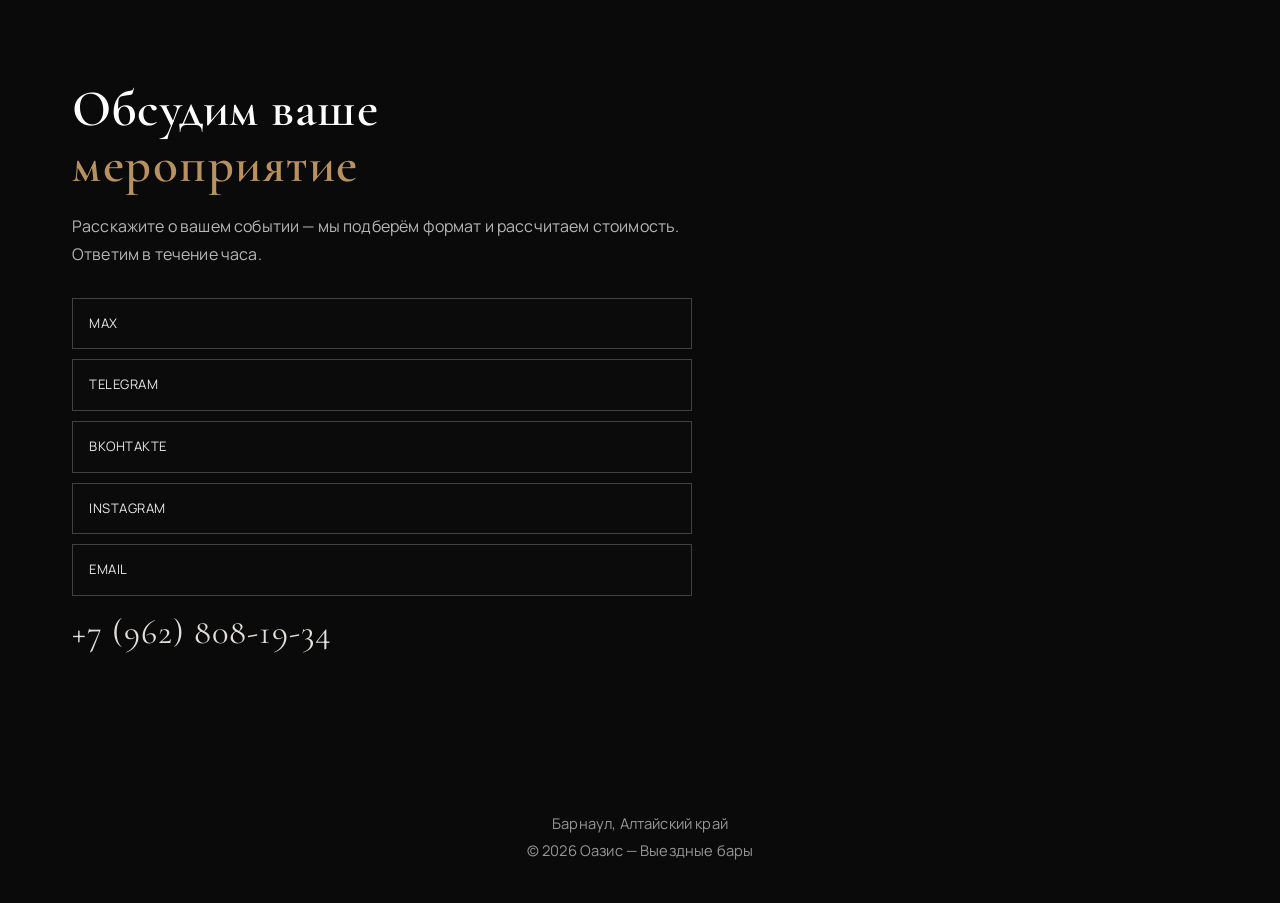
==== commit ea5db966: "Add files via upload" ====
--- a/index.html
+++ b/index.html
@@ -87,8 +87,8 @@
       <div class="features">
         <div class="feature-item">
           <div class="feature-num">01</div>
-          <div class="feature-title">0°C Perfect Pour</div>
-          <div class="feature-desc">Идеальная температура подачи в любую погоду</div>
+          <div class="feature-title">Идеальная температура подачи</div>
+          <div class="feature-desc">От первого до последнего бокала, независимо от погоды</div>
         </div>
         <div class="feature-item">
           <div class="feature-num">02</div>
@@ -177,55 +177,101 @@
     <h2>Наши мероприятия</h2>
     <p class="gallery-sub">Свадьбы, корпоративы, городские фестивали — Оазис в деле</p>
 
-    <div class="gallery-wrapper">
-
-      <button class="arrow left">←</button>
-    
-      <div class="gallery-slider" id="slider">
-    
-        <div class="slide g1">
-          <div class="slide-label">
-            Свадьба<br><span>кран-бар</span>
-          </div>
-        </div>
-    
-        <div class="slide g2">
-          <div class="slide-label">
-            Корпоратив<br><span>самовар-бар</span>
-          </div>
-        </div>
-    
-        <div class="slide g3">
-          <div class="slide-label">
-            Фестиваль<br><span>кран-бар</span>
-          </div>
-        </div>
-    
-        <div class="slide g4">
-          <div class="slide-label">
-            День рождения<br><span>самовар-бар</span>
-          </div>
-        </div>
-    
-      </div>
-    
-      <button class="arrow right">→</button>
-    
-    </div>
+    <div class="gallery-grid premium-gallery">
+      <article class="gallery-item g1"><span>Эмоции гостей</span></article>
+      <article class="gallery-item g2"><span>Атмосфера праздника</span></article>
+      <article class="gallery-item g3"><span>Культура подачи</span></article>
+      <article class="gallery-item g4"><span>Тёплые встречи</span></article>
+      <article class="gallery-item g5"><span>Свадебный вечер</span></article>
+      <article class="gallery-item g6"><span>Корпоратив</span></article>
+      <article class="gallery-item g7"><span>Фестиваль</span></article>
+      <article class="gallery-item g8"><span>Бар как центр общения</span></article>
+      <article class="gallery-item g9"><span>Чайные ритуалы</span></article>
+      <article class="gallery-item g10"><span>Крафтовая подача</span></article>
+      <article class="gallery-item g11"><span>Живые моменты</span></article>
+      <article class="gallery-item g12"><span>Ваше событие</span></article>
+    </div>
+  </div>
+</section>
+
+<!-- HOW IT WORKS -->
+<section class="section process">
+  <div class="container">
+    <h2>Как всё проходит</h2>
+
+    <div class="process-list">
+      <article class="process-item">
+        <div class="process-num">01</div>
+        <div class="process-content">
+          <h3>Вы оставляете заявку</h3>
+          <p>Пишите в мессенджер или звоните — рассказываете о мероприятии.</p>
+        </div>
+      </article>
+
+      <article class="process-item">
+        <div class="process-num">02</div>
+        <div class="process-content">
+          <h3>Мы подбираем формат</h3>
+          <p>Предлагаем подходящий бар, согласовываем напитки и детали.</p>
+        </div>
+      </article>
+
+      <article class="process-item">
+        <div class="process-num">03</div>
+        <div class="process-content">
+          <h3>Привозим и устанавливаем</h3>
+          <p>Доставляем оборудование и собираем бар на месте (около 45 минут).</p>
+        </div>
+      </article>
+
+      <article class="process-item">
+        <div class="process-num">04</div>
+        <div class="process-content">
+          <h3>Вы наслаждаетесь вечером</h3>
+          <p>Обслуживаем гостей и создаём атмосферу на мероприятии.</p>
+        </div>
+      </article>
+    </div>
+  </div>
+</section>
+
+<!-- PRICING -->
+<section class="section pricing">
+  <div class="container">
+    <h2>Стоимость</h2>
+
+    <div class="pricing-grid">
+      <article class="price-card">
+        <h3>Кран-бар</h3>
+        <div class="price-value">от 25 000 ₽</div>
+        <p>Мобильный бар с охлаждённой подачей, установкой и сервисом на площадке.</p>
+      </article>
+
+      <article class="price-card">
+        <h3>Самовар-бар</h3>
+        <div class="price-value">от 18 000 ₽</div>
+        <p>Тёплый формат с самоваром, чайной станцией и атмосферной подачей напитков.</p>
+      </article>
+    </div>
+
+    <p class="pricing-note">Стоимость зависит от формата мероприятия и количества гостей.</p>
   </div>
 </section>
 
 <!-- CTA -->
 <section id="contacts" class="section cta">
   <div class="container">
-    <h2>Обсудим ваше мероприятие</h2>
-    <p>Ответим в течение часа</p>
+    <h2>Обсудим ваше<br><span class="cta-accent">мероприятие</span></h2>
+    <p>Расскажите о вашем событии — мы подберём формат и рассчитаем стоимость.<br>Ответим в течение часа.</p>
 
     <div class="contacts">
-      <a href="#">WhatsApp</a>
+      <a href="#">Max</a>
       <a href="#">Telegram</a>
-      <a href="#">Max</a>
-    </div>
+      <a href="#">Вконтакте</a>
+      <a href="#">Instagram</a>
+      <a href="#">Email</a>
+    </div>
+    <a class="contact-phone" href="tel:+79628081934">+7 (962) 808-19-34</a>
   </div>
 </section>
 
--- a/styles.css
+++ b/styles.css
@@ -616,141 +616,258 @@
 }
 
 /* GALLERY */
-.gallery-grid{
+.gallery{
+  background:
+    radial-gradient(860px 320px at 12% 14%,rgba(140,167,191,0.07),transparent 62%),
+    radial-gradient(920px 320px at 88% 86%,rgba(184,145,95,0.07),transparent 62%),
+    linear-gradient(180deg,#0b0b0c 0%,#0c0c0d 100%);
+}
+
+.gallery h2{
+  margin-bottom:12px;
+}
+
+.gallery-sub{
+  max-width:56ch;
+  color:rgba(255,255,255,0.62);
+  margin-bottom:36px;
+}
+
+.premium-gallery{
+  column-count:4;
+  column-gap:14px;
+}
+
+.gallery-item{
+  display:inline-block;
+  width:100%;
+  margin:0 0 14px;
+  position:relative;
+  height:240px;
+  overflow:hidden;
+  break-inside:avoid;
+  border:1px solid rgba(255,255,255,0.12);
+  background:#151515 center/cover no-repeat;
+  transition:transform .5s ease,border-color .35s ease,filter .35s ease,opacity .6s ease;
+  filter:saturate(.88) contrast(1.04);
+  opacity:0;
+  transform:translateY(26px);
+}
+
+.gallery-item.is-visible{
+  opacity:1;
+  transform:translateY(0);
+}
+
+.gallery-item::before{
+  content:"";
+  position:absolute;
+  inset:0;
+  background:linear-gradient(180deg,rgba(6,6,7,0.08),rgba(6,6,7,0.72));
+}
+
+.gallery-item span{
+  position:absolute;
+  left:14px;
+  bottom:12px;
+  z-index:2;
+  font-size:.74rem;
+  letter-spacing:.1em;
+  text-transform:uppercase;
+  color:rgba(255,255,255,0.82);
+}
+
+.gallery-item:hover{
+  transform:translateY(-4px);
+  border-color:rgba(255,255,255,0.24);
+  filter:saturate(1) contrast(1.07);
+}
+
+.premium-gallery .gallery-item:nth-child(1){height:420px;}
+.premium-gallery .gallery-item:nth-child(2){height:300px;}
+.premium-gallery .gallery-item:nth-child(3){height:360px;}
+.premium-gallery .gallery-item:nth-child(4){height:280px;}
+.premium-gallery .gallery-item:nth-child(5){height:340px;}
+.premium-gallery .gallery-item:nth-child(6){height:300px;}
+.premium-gallery .gallery-item:nth-child(7){height:260px;}
+.premium-gallery .gallery-item:nth-child(8){height:430px;}
+.premium-gallery .gallery-item:nth-child(9){height:320px;}
+.premium-gallery .gallery-item:nth-child(10){height:280px;}
+.premium-gallery .gallery-item:nth-child(11){height:350px;}
+.premium-gallery .gallery-item:nth-child(12){height:300px;}
+
+.g1{background-image:url('g1.jpg');}
+.g2{background-image:url('g2.jpg');}
+.g3{background-image:url('g3.jpg');}
+.g4{background-image:url('g4.jpg');}
+.g5{background-image:url('g5.jpg');}
+.g6{background-image:url('g6.jpg');}
+.g7{background-image:url('g7.jpg');}
+.g8{background-image:url('g8.jpg');}
+.g9{background-image:url('g9.jpg');}
+.g10{background-image:url('g10.jpg');}
+.g11{background-image:url('g11.jpg');}
+.g12{background-image:url('g12.jpg');}
+
+/* PROCESS */
+.process{
+  background:linear-gradient(180deg,#0c0c0d 0%,#0b0b0c 100%);
+}
+
+.process h2{
+  margin-bottom:28px;
+}
+
+.process-list{
+  border-top:1px solid rgba(255,255,255,0.14);
+}
+
+.process-item{
   display:grid;
-  grid-template-columns:repeat(4,1fr);
+  grid-template-columns:80px minmax(0,1fr);
+  column-gap:18px;
+  padding:26px 0 28px;
+  border-bottom:1px solid rgba(255,255,255,0.14);
+  opacity:0;
+  transform:translateY(20px);
+  transition:opacity .6s ease,transform .6s ease;
+}
+
+.process-item.is-visible{
+  opacity:1;
+  transform:translateY(0);
+}
+
+.process-num{
+  font-family:var(--font-heading);
+  font-size:clamp(1.7rem,2.4vw,2.2rem);
+  line-height:1;
+  color:rgba(241,236,229,0.86);
+  letter-spacing:.04em;
+}
+
+.process-content h3{
+  margin:0 0 8px;
+  font-family:var(--font-body);
+  font-size:clamp(1.02rem,1.6vw,1.28rem);
+  font-weight:500;
+  letter-spacing:.01em;
+  color:rgba(255,255,255,0.92);
+}
+
+.process-content p{
+  margin:0;
+  max-width:64ch;
+  color:rgba(255,255,255,0.62);
+  font-size:clamp(.93rem,1.18vw,1.02rem);
+  line-height:1.78;
+}
+
+/* PRICING */
+.pricing{
+  background:linear-gradient(180deg,#0b0b0c 0%,#0a0a0b 100%);
+}
+
+.pricing h2{
+  margin-bottom:24px;
+}
+
+.pricing-grid{
+  display:grid;
+  grid-template-columns:repeat(2,minmax(0,1fr));
   gap:20px;
-  margin-top:40px;
-}
-
-.gallery-item{
-  height:260px;
-  background:#222;
-  transition:.3s;
-}
-
-.gallery-item:hover{
-  transform:scale(1.05);
-}
-
-.g1{ background: url('g1.jpg') center/cover; }
-.g2{ background: url('g2.jpg') center/cover; }
-.g3{ background: url('g3.jpg') center/cover; }
-.g4{ background: url('g4.jpg') center/cover; }
-
-/* SLIDER */
-
-.gallery-slider{
-  display:flex;
-  gap:20px;
-  overflow-x:auto;
-  padding:20px 0;
-  scroll-snap-type:x mandatory;
-}
-
-.gallery-slider::-webkit-scrollbar{
-  display:none;
-}
-
-.slide{
-  min-width:320px;
-  height:420px;
-  flex-shrink:0;
-  border-radius:8px;
-  position:relative;
-  scroll-snap-align:start;
-  background-size:cover;
-  background-position:center;
-  overflow:hidden;
-}
-
-/* затемнение */
-.slide::before{
-  content:"";
-  position:absolute;
-  inset:0;
-  background:linear-gradient(rgba(0,0,0,0.2), rgba(0,0,0,0.7));
-}
-
-/* подпись */
-.slide-label{
-  position:absolute;
-  bottom:20px;
-  left:20px;
-  font-size:16px;
-  z-index:2;
-  opacity:0.9;
-}
-
-/* hover эффект */
-.slide:hover{
-  transform:scale(1.04);
-  transition:0.3s;
-}
-
-/* MOBILE */
-@media(max-width:768px){
-  .slide{
-    min-width:85%;
-    height:380px;
-  }
-}
-
-.g1{ background-image:url('g1.jpg'); }
-.g2{ background-image:url('g2.jpg'); }
-.g3{ background-image:url('g3.jpg'); }
-.g4{ background-image:url('g4.jpg'); }
-.g5{ background-image:url('g5.jpg'); }
-
-/* wrapper */
-.gallery-wrapper{
-  position:relative;
-}
-
-/* стрелки */
-.arrow{
-  position:absolute;
-  top:50%;
-  transform:translateY(-50%);
-  background:rgba(0,0,0,0.4);
-  border:none;
-  color:#fff;
-  font-size:22px;
-  padding:10px 14px;
-  cursor:pointer;
-  z-index:5;
-  backdrop-filter:blur(6px);
-}
-
-.arrow.left{left:10px;}
-.arrow.right{right:10px;}
-
-/* подписи */
-.slide-label{
-  position:absolute;
-  bottom:20px;
-  left:20px;
-  font-size:clamp(1rem,1.8vw,1.2rem);
-  z-index:2;
-  line-height:1.4;
-}
-
-.slide-label span{
-  font-size:.78rem;
-  opacity:0.6;
+}
+
+.price-card{
+  padding:24px 0 26px;
+  border-top:1px solid rgba(255,255,255,0.16);
+}
+
+.price-card h3{
+  margin:0 0 10px;
+  font-family:var(--font-body);
+  font-size:clamp(1.05rem,1.6vw,1.24rem);
+  font-weight:500;
+  color:rgba(255,255,255,0.9);
+}
+
+.price-value{
+  margin-bottom:10px;
+  font-family:var(--font-heading);
+  font-size:clamp(2rem,3.2vw,2.8rem);
+  line-height:1;
+  color:rgba(241,236,229,0.94);
+  letter-spacing:.02em;
+}
+
+.price-card p{
+  margin:0;
+  max-width:48ch;
+  font-size:clamp(.92rem,1.1vw,1rem);
+  line-height:1.75;
+  color:rgba(255,255,255,0.6);
+}
+
+.pricing-note{
+  margin:16px 0 0;
+  padding-top:14px;
+  border-top:1px solid rgba(255,255,255,0.12);
+  font-size:.9rem;
+  color:rgba(255,255,255,0.52);
+  line-height:1.7;
 }
 
 /* CTA */
 .contacts{
   display:flex;
-  gap:20px;
+  flex-direction:column;
+  gap:10px;
   margin-top:30px;
+  max-width:620px;
 }
 
 .contacts a{
-  padding:12px 20px;
-  border:1px solid #fff;
+  display:flex;
+  align-items:center;
+  justify-content:flex-start;
+  gap:12px;
+  padding:14px 16px;
+  border:1px solid rgba(255,255,255,0.22);
   text-decoration:none;
+  color:rgba(255,255,255,0.9);
+  text-align:left;
+  letter-spacing:.04em;
+  text-transform:uppercase;
+  font-size:.82rem;
+  background:rgba(12,12,14,0.52);
+  transition:border-color .25s ease,background .25s ease,color .25s ease,transform .25s ease;
+}
+
+.contacts a:hover{
+  transform:translateY(-1px);
+  border-color:rgba(255,255,255,0.42);
+  background:rgba(18,18,20,0.72);
+  color:#fff;
+}
+
+.cta-accent{
+  color:var(--warm-accent);
+  letter-spacing:.03em;
+}
+
+.contact-phone{
+  display:inline-block;
+  margin-top:18px;
+  text-decoration:none;
+  font-family:var(--font-heading);
+  font-size:clamp(1.45rem,2.7vw,2.2rem);
+  line-height:1.05;
+  letter-spacing:.03em;
+  color:rgba(241,236,229,0.94);
+  transition:color .25s ease,opacity .25s ease;
+}
+
+.contact-phone:hover{
   color:#fff;
 }
 
@@ -879,7 +996,93 @@
   border-left-width:2px;
 }
 
-.gallery-grid{grid-template-columns:1fr 1fr}
+.premium-gallery{
+  column-count:2;
+  column-gap:10px;
+}
+
+.premium-gallery .gallery-item,
+.premium-gallery .gallery-item:nth-child(1),
+.premium-gallery .gallery-item:nth-child(2),
+.premium-gallery .gallery-item:nth-child(3),
+.premium-gallery .gallery-item:nth-child(4),
+.premium-gallery .gallery-item:nth-child(5),
+.premium-gallery .gallery-item:nth-child(6),
+.premium-gallery .gallery-item:nth-child(7),
+.premium-gallery .gallery-item:nth-child(8),
+.premium-gallery .gallery-item:nth-child(9),
+.premium-gallery .gallery-item:nth-child(10),
+.premium-gallery .gallery-item:nth-child(11),
+.premium-gallery .gallery-item:nth-child(12){
+  height:190px;
+}
+
+.process h2{
+  margin-bottom:20px;
+}
+
+.process-item{
+  grid-template-columns:54px minmax(0,1fr);
+  column-gap:12px;
+  padding:18px 0 20px;
+}
+
+.process-num{
+  font-size:1.4rem;
+}
+
+.process-content h3{
+  font-size:1rem;
+  margin-bottom:6px;
+}
+
+.process-content p{
+  font-size:.9rem;
+  line-height:1.7;
+}
+
+.pricing h2{
+  margin-bottom:18px;
+}
+
+.pricing-grid{
+  grid-template-columns:1fr;
+  gap:6px;
+}
+
+.price-card{
+  padding:18px 0 20px;
+}
+
+.price-value{
+  font-size:2rem;
+}
+
+.price-card p{
+  font-size:.9rem;
+}
+
+.pricing-note{
+  margin-top:12px;
+  font-size:.84rem;
+  line-height:1.62;
+}
+
+.contacts{
+  gap:9px;
+  max-width:360px;
+}
+
+.contacts a{
+  width:100%;
+  text-align:left;
+  padding:13px 14px;
+}
+
+.contact-phone{
+  margin-top:14px;
+  font-size:clamp(1.25rem,6.2vw,1.7rem);
+}
 
 .adv-grid{
   grid-template-columns:repeat(2,minmax(0,1fr));
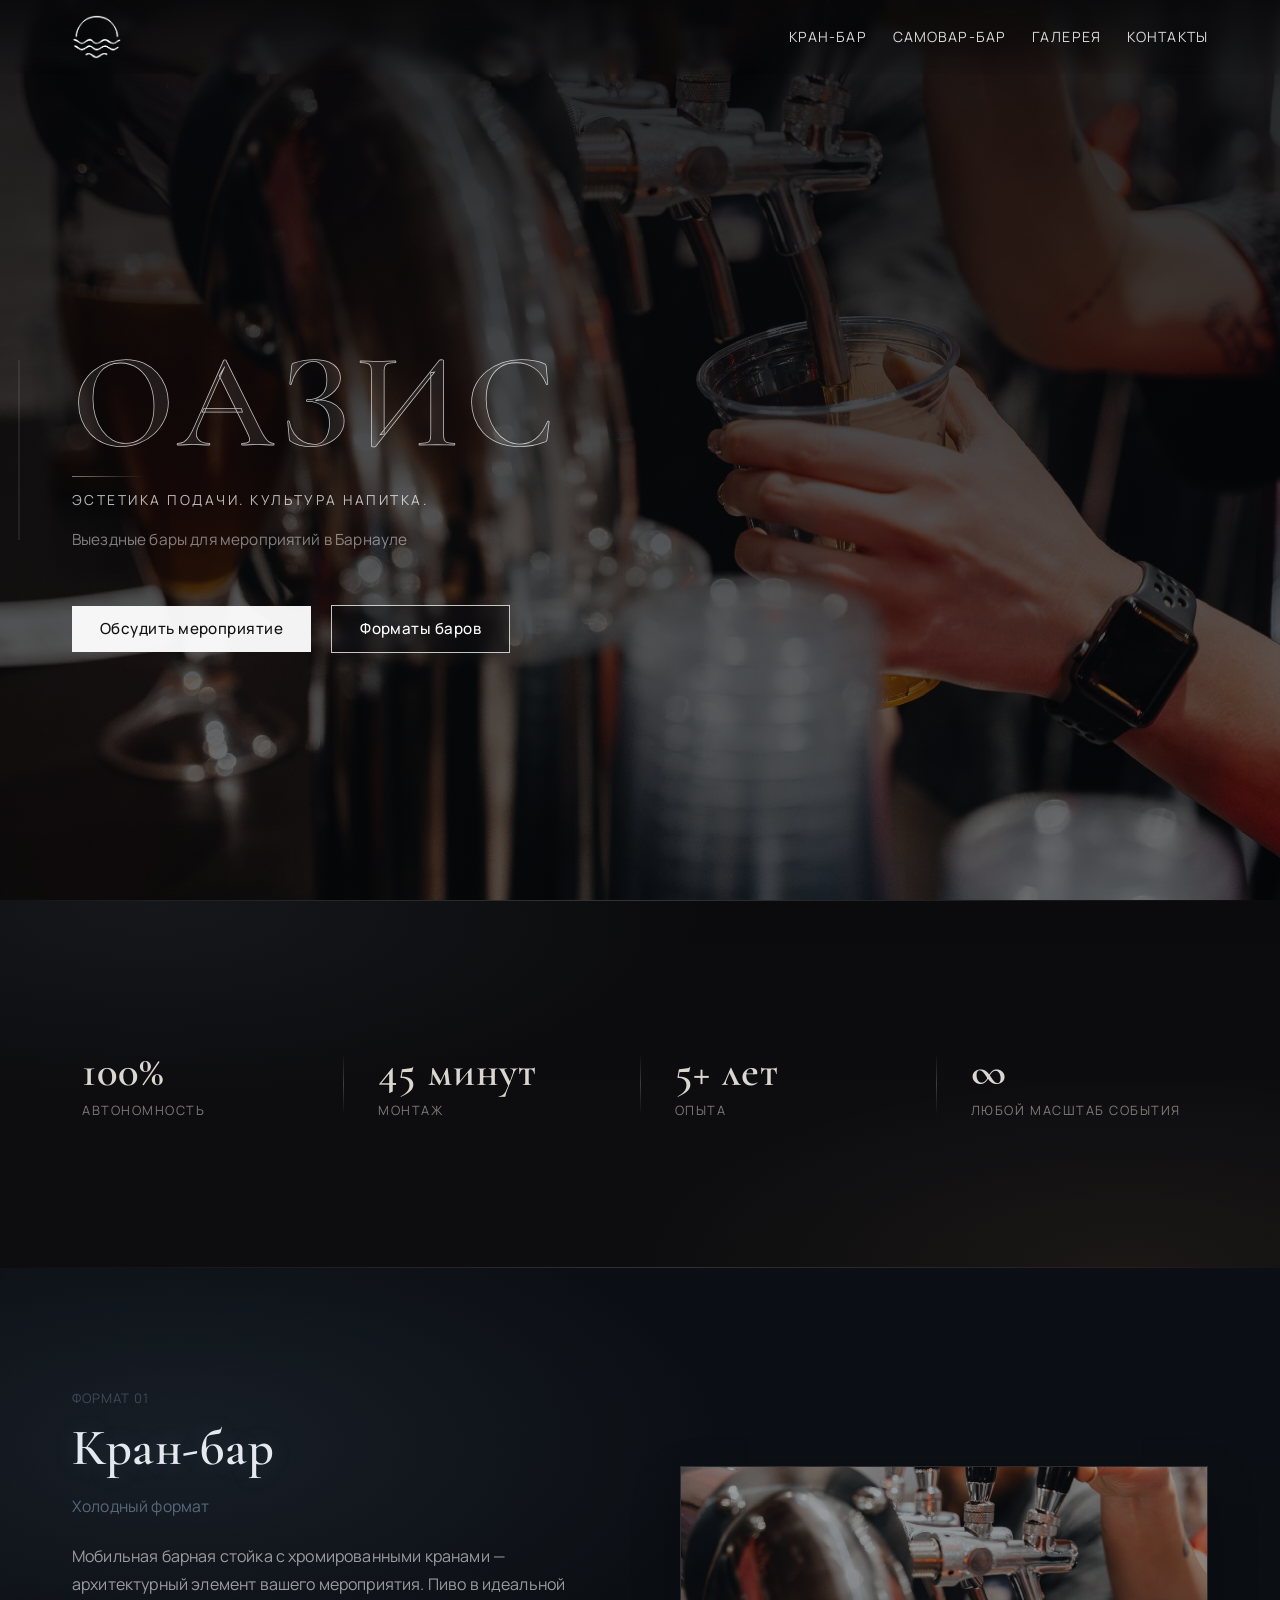
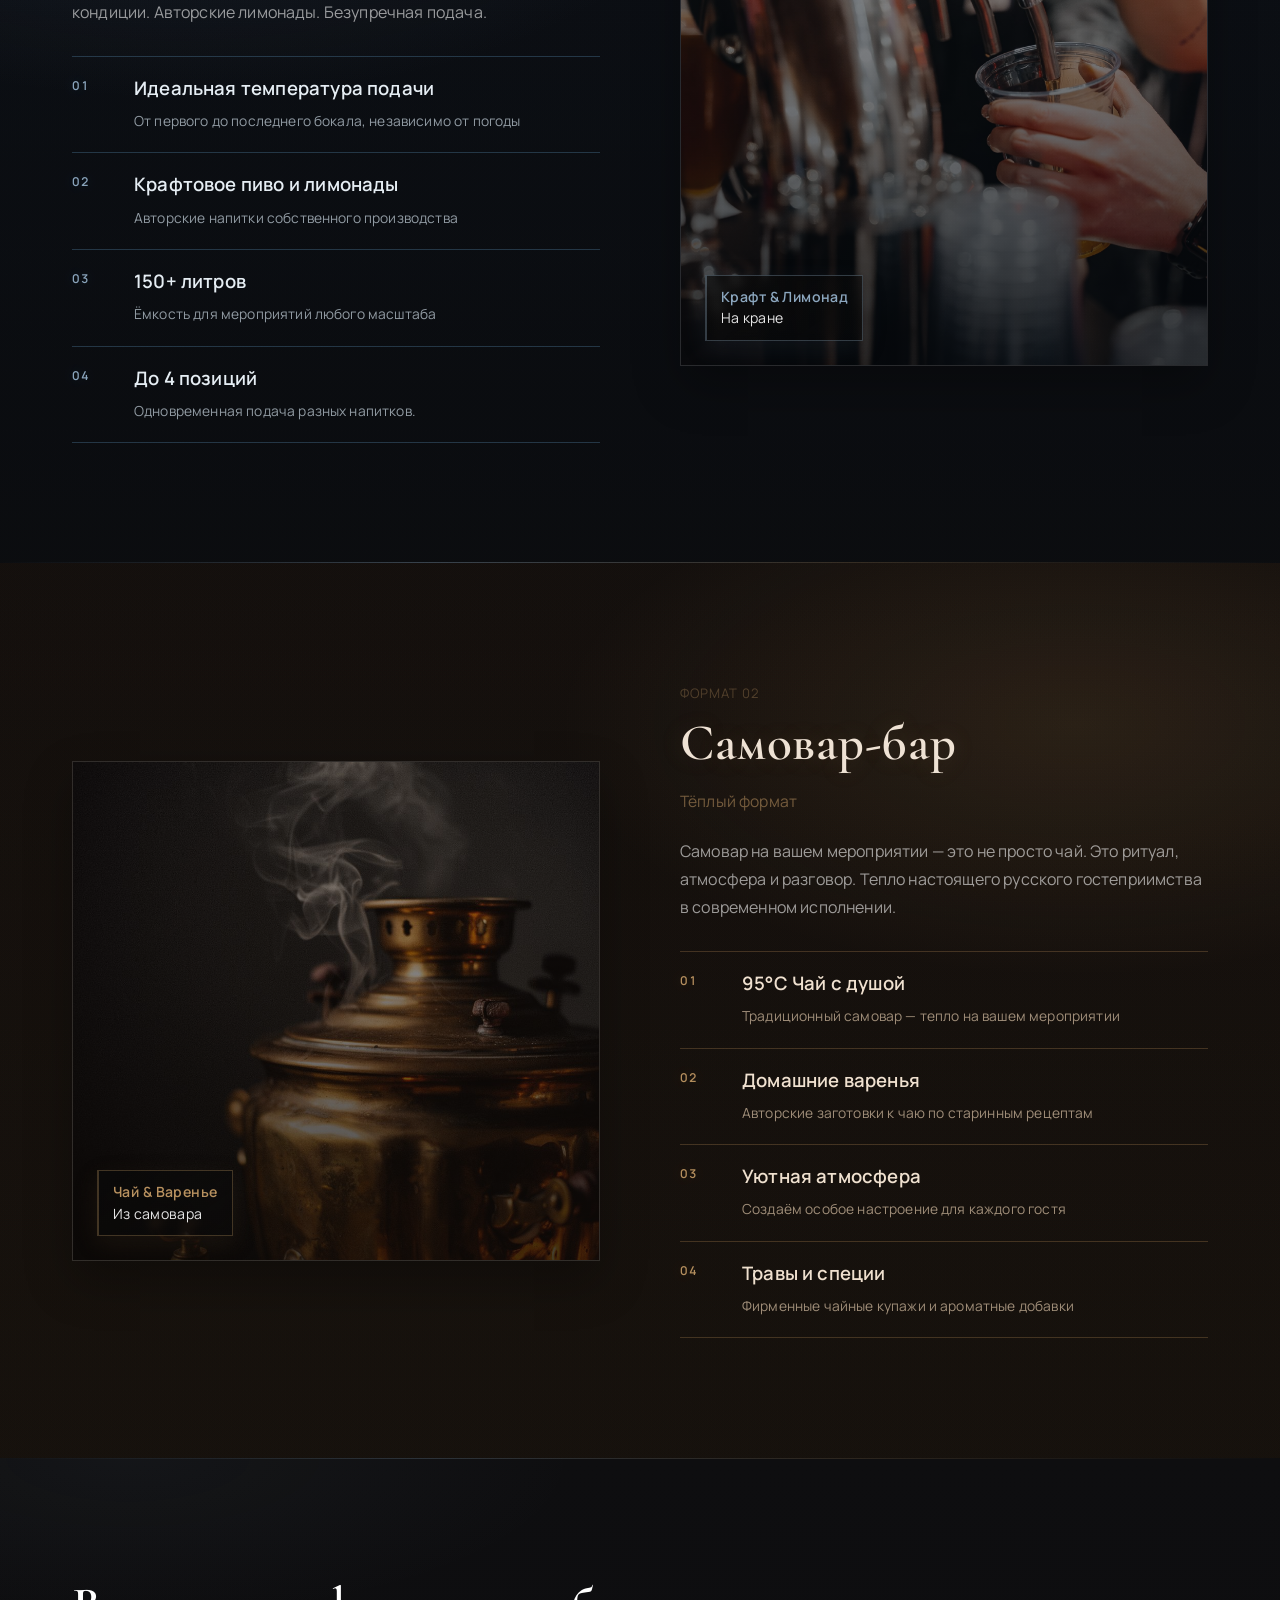
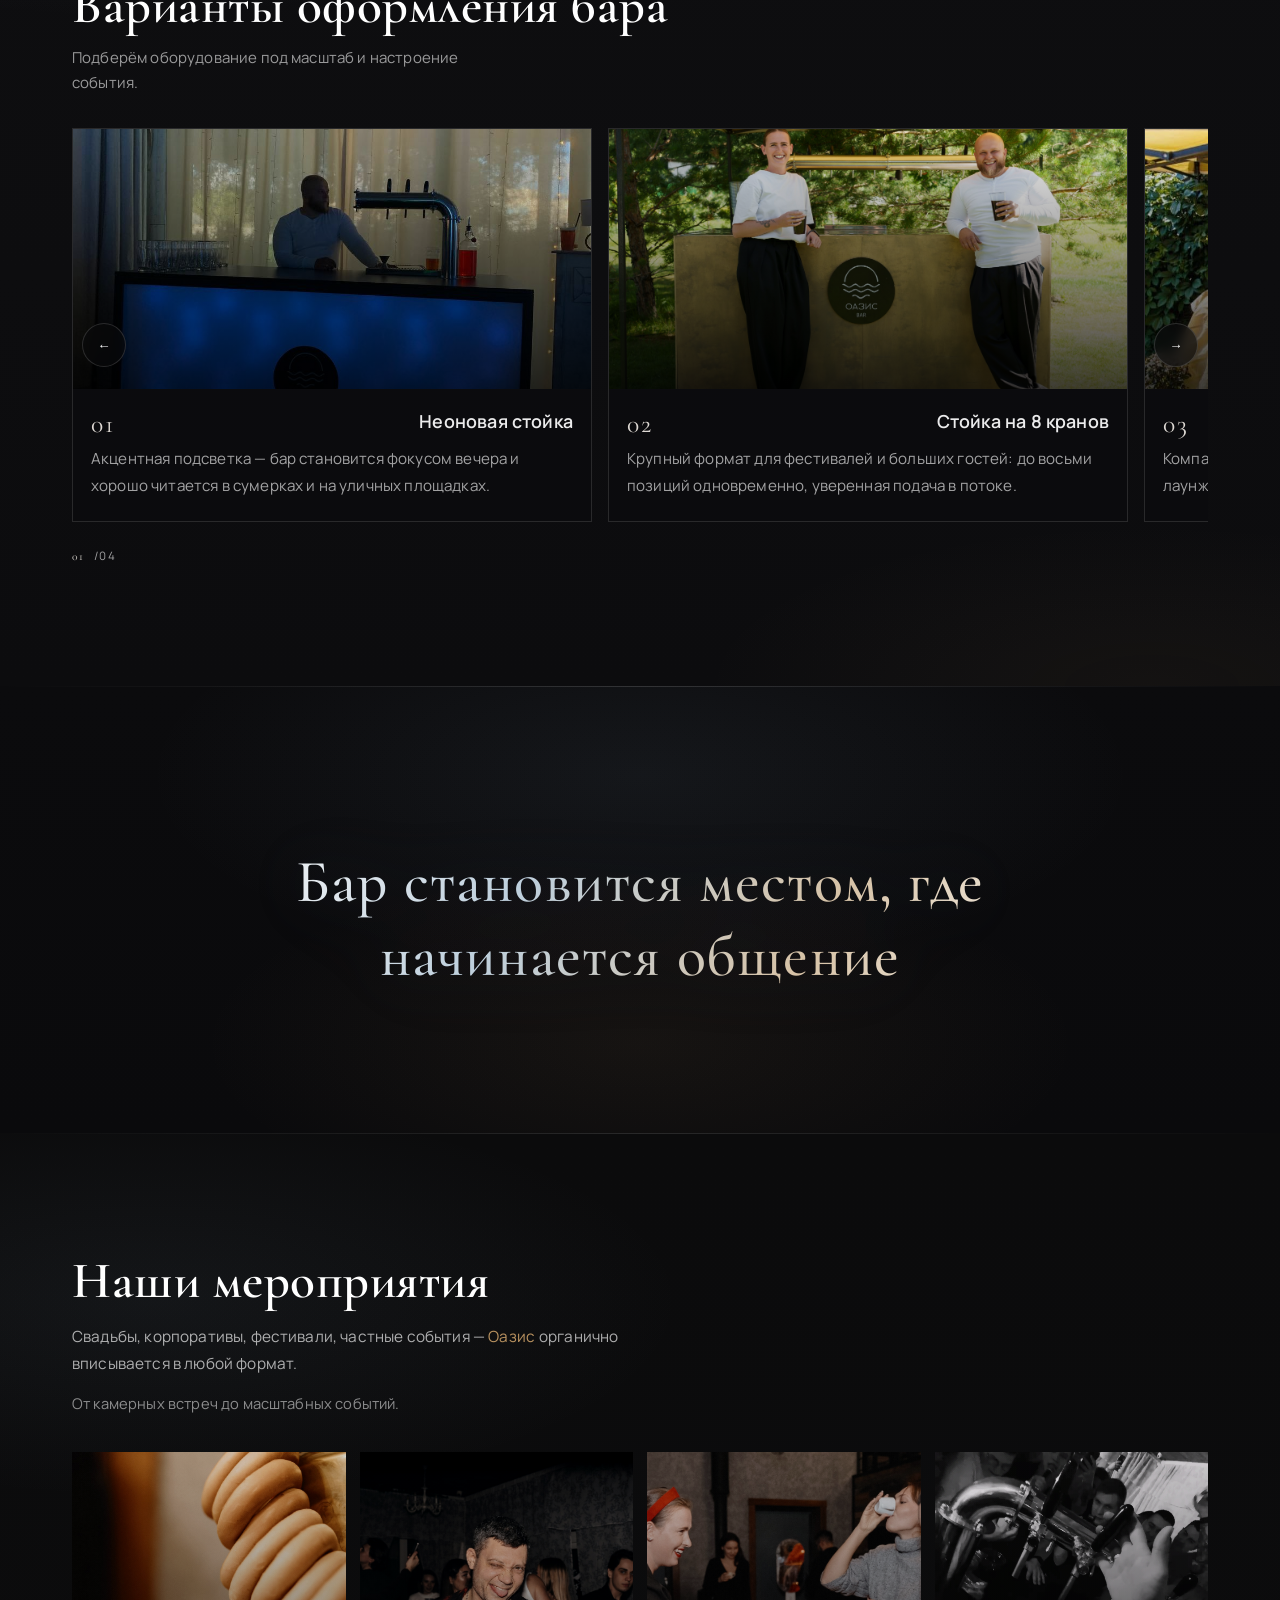
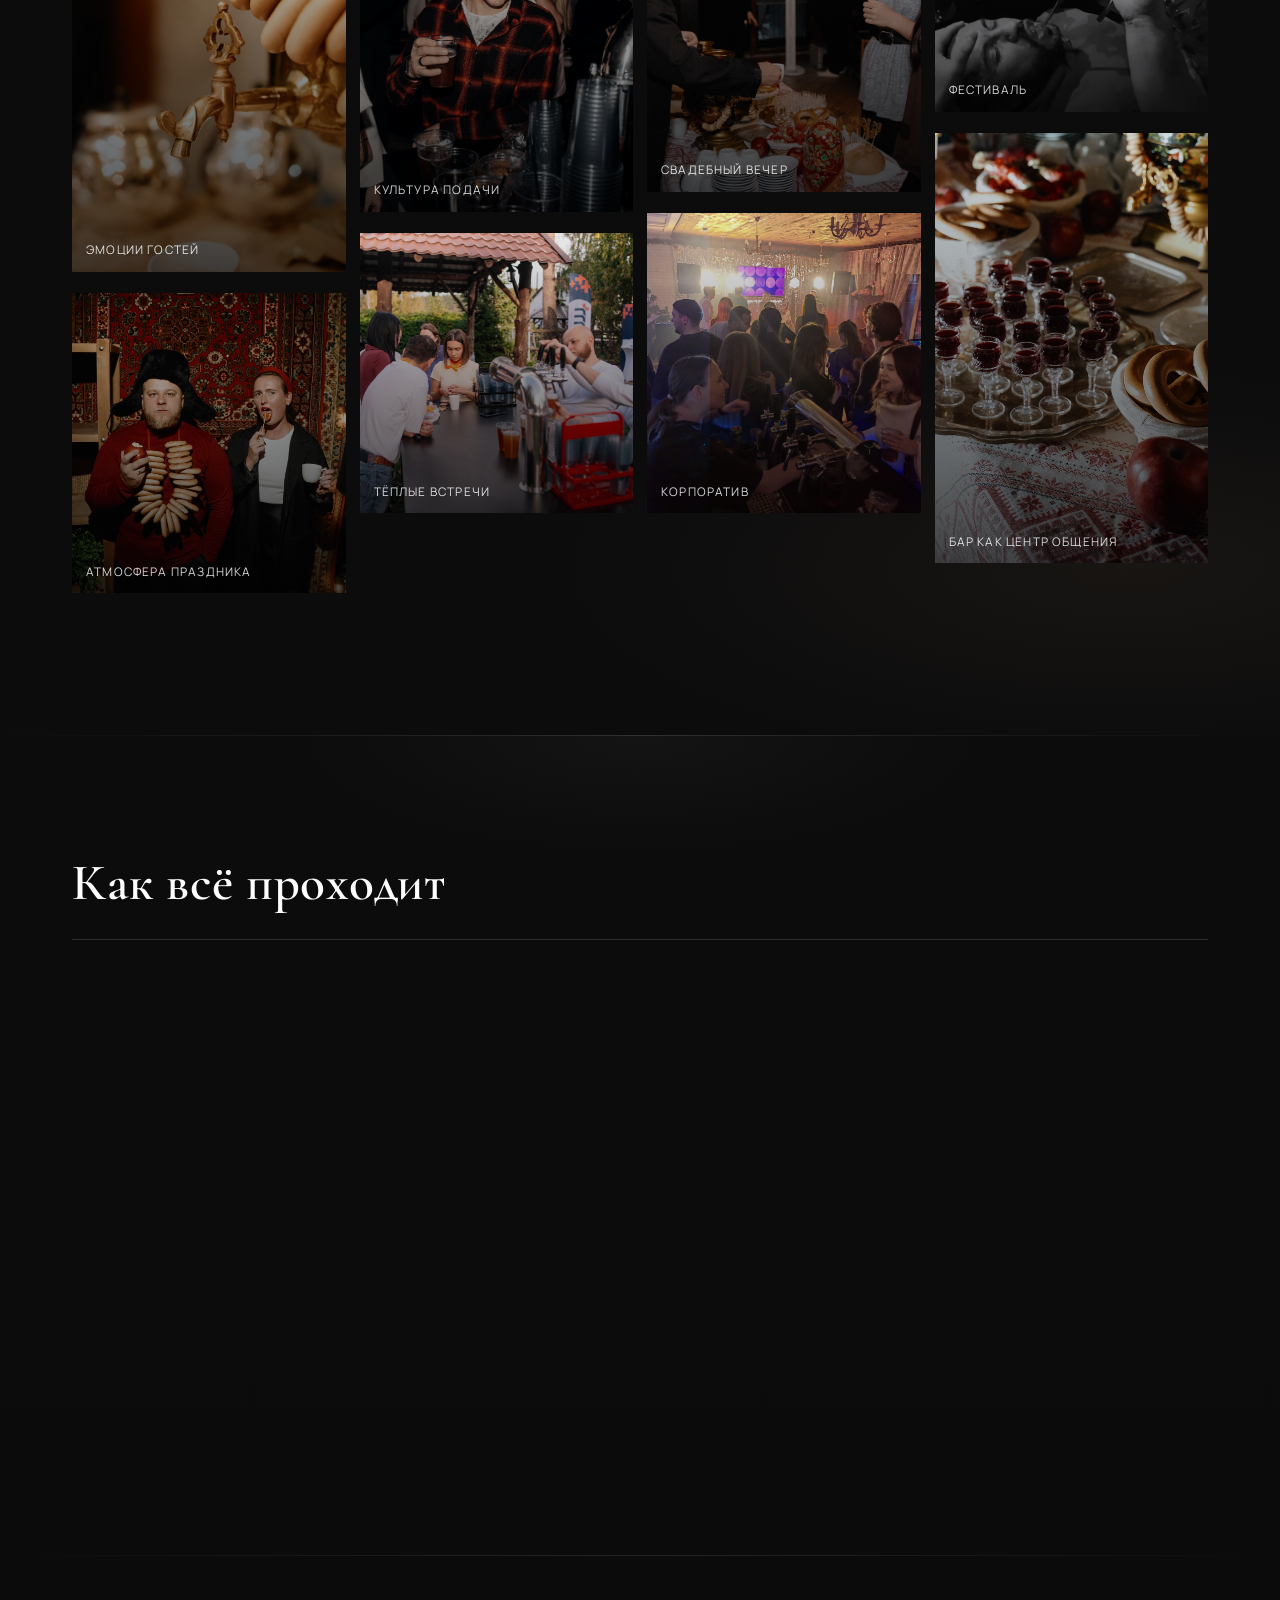
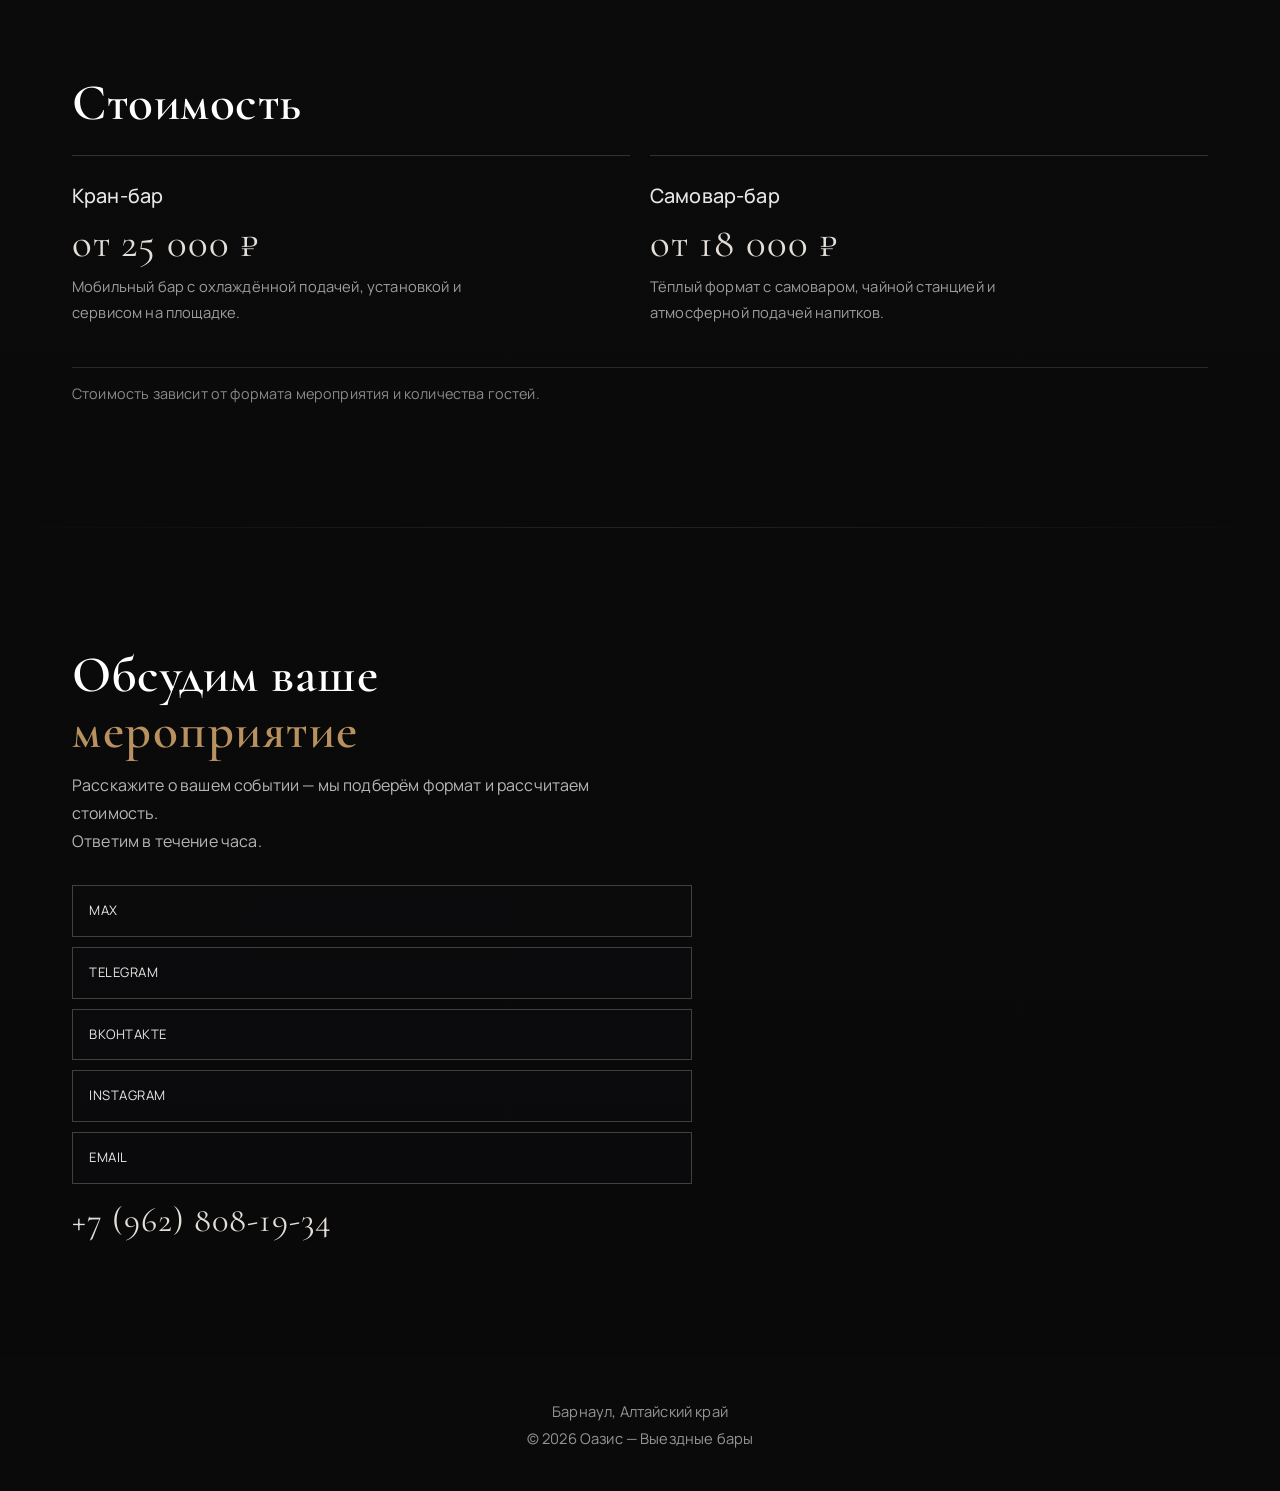
==== commit bf5a9c27: "Add files via upload" ====
--- a/index.html
+++ b/index.html
@@ -166,33 +166,126 @@
 
 </section>
 
+<!-- BAR OPTIONS -->
+<section class="section bar-options">
+  <div class="container">
+    <h2>Варианты оформления бара</h2>
+    <p class="bar-options-lead">Подберём оборудование под масштаб и настроение события.</p>
+
+    <div class="bar-carousel" id="barCarousel">
+      <button type="button" class="bar-carousel-arrow left" aria-label="Предыдущая стойка">←</button>
+
+      <div class="bar-carousel-track" id="barTrack">
+        <article class="bar-slide" data-title="Неоновая стойка">
+          <div class="bar-slide-media">
+            <img src="bar-stand-neon.jpg" alt="Неоновая стойка">
+          </div>
+          <div class="bar-slide-body">
+            <div class="bar-slide-head">
+              <div class="bar-slide-num">01</div>
+              <h3>Неоновая стойка</h3>
+            </div>
+            <p>Акцентная подсветка — бар становится фокусом вечера и хорошо читается в сумерках и на уличных площадках.</p>
+          </div>
+        </article>
+
+        <article class="bar-slide" data-title="Стойка на 8 кранов">
+          <div class="bar-slide-media">
+            <img src="bar-stand-8cranes.jpg" alt="Стойка на 8 кранов">
+          </div>
+          <div class="bar-slide-body">
+            <div class="bar-slide-head">
+              <div class="bar-slide-num">02</div>
+              <h3>Стойка на 8 кранов</h3>
+            </div>
+            <p>Крупный формат для фестивалей и больших гостей: до восьми позиций одновременно, уверенная подача в потоке.</p>
+          </div>
+        </article>
+
+        <article class="bar-slide" data-title="Мини-стойки, дерево">
+          <div class="bar-slide-media">
+            <img src="bar-stand-mini-wood.jpg" alt="Мини-стойки, дерево">
+          </div>
+          <div class="bar-slide-body">
+            <div class="bar-slide-head">
+              <div class="bar-slide-num">03</div>
+              <h3>Мини-стойки, дерево</h3>
+            </div>
+            <p>Компактные деревянные стойки для камерных форматов, лаунж-зон и уютных зон общения.</p>
+          </div>
+        </article>
+
+        <article class="bar-slide" data-title="Самовары">
+          <div class="bar-slide-media">
+            <img src="bar-stand-samovars.jpg" alt="Самовары">
+          </div>
+          <div class="bar-slide-body">
+            <div class="bar-slide-head">
+              <div class="bar-slide-num">04</div>
+              <h3>Самовары</h3>
+            </div>
+            <p>Пять самоваров в коллекции — среди них объёмом 16 литров для длинного, неспешного чаепития.</p>
+          </div>
+        </article>
+      </div>
+
+      <button type="button" class="bar-carousel-arrow right" aria-label="Следующая стойка">→</button>
+
+      <div class="bar-carousel-indicator" aria-label="Номер стойки">
+        <span class="bar-carousel-current" id="barCurrent">01</span>
+        <span class="bar-carousel-total">/04</span>
+      </div>
+    </div>
+  </div>
+</section>
+
 <!-- EMOTION -->
 <section class="section emotion">
-  <h2>Бар становится местом, где начинается общение</h2>
+  <div class="container emotion-inner">
+    <p class="emotion-quote">Бар становится местом, где начинается общение</p>
+  </div>
 </section>
 
 <!-- GALLERY -->
 <section id="gallery" class="section gallery">
   <div class="container">
     <h2>Наши мероприятия</h2>
-    <p class="gallery-sub">Свадьбы, корпоративы, городские фестивали — Оазис в деле</p>
-
-    <div class="gallery-grid premium-gallery">
-      <article class="gallery-item g1"><span>Эмоции гостей</span></article>
-      <article class="gallery-item g2"><span>Атмосфера праздника</span></article>
-      <article class="gallery-item g3"><span>Культура подачи</span></article>
-      <article class="gallery-item g4"><span>Тёплые встречи</span></article>
-      <article class="gallery-item g5"><span>Свадебный вечер</span></article>
-      <article class="gallery-item g6"><span>Корпоратив</span></article>
-      <article class="gallery-item g7"><span>Фестиваль</span></article>
-      <article class="gallery-item g8"><span>Бар как центр общения</span></article>
-      <article class="gallery-item g9"><span>Чайные ритуалы</span></article>
-      <article class="gallery-item g10"><span>Крафтовая подача</span></article>
-      <article class="gallery-item g11"><span>Живые моменты</span></article>
-      <article class="gallery-item g12"><span>Ваше событие</span></article>
-    </div>
-  </div>
-</section>
+    <div class="gallery-intro">
+      <p>Свадьбы, корпоративы, фестивали, частные события — <span class="gallery-accent">Оазис</span> органично вписывается в любой формат.</p>
+      <p>От камерных встреч до масштабных событий.</p>
+    </div>
+
+    <div class="gallery-grid premium-gallery" aria-label="Галерея мероприятий">
+      <article class="gallery-item g1" data-src="g1.jpg" data-title="Эмоции гостей" tabindex="0" role="button" aria-label="Открыть: Эмоции гостей"><span>Эмоции гостей</span></article>
+      <article class="gallery-item g2" data-src="g2.jpg" data-title="Атмосфера праздника" tabindex="0" role="button" aria-label="Открыть: Атмосфера праздника"><span>Атмосфера праздника</span></article>
+      <article class="gallery-item g3" data-src="g3.jpg" data-title="Культура подачи" tabindex="0" role="button" aria-label="Открыть: Культура подачи"><span>Культура подачи</span></article>
+      <article class="gallery-item g4" data-src="g4.jpg" data-title="Тёплые встречи" tabindex="0" role="button" aria-label="Открыть: Тёплые встречи"><span>Тёплые встречи</span></article>
+      <article class="gallery-item g5" data-src="g5.jpg" data-title="Свадебный вечер" tabindex="0" role="button" aria-label="Открыть: Свадебный вечер"><span>Свадебный вечер</span></article>
+      <article class="gallery-item g6" data-src="g6.jpg" data-title="Корпоратив" tabindex="0" role="button" aria-label="Открыть: Корпоратив"><span>Корпоратив</span></article>
+      <article class="gallery-item g7" data-src="g7.jpg" data-title="Фестиваль" tabindex="0" role="button" aria-label="Открыть: Фестиваль"><span>Фестиваль</span></article>
+      <article class="gallery-item g8" data-src="g8.jpg" data-title="Бар как центр общения" tabindex="0" role="button" aria-label="Открыть: Бар как центр общения"><span>Бар как центр общения</span></article>
+    </div>
+  </div>
+</section>
+
+<!-- GALLERY MODAL -->
+<div class="gallery-modal" id="galleryModal" aria-hidden="true">
+  <div class="gallery-modal-inner" role="dialog" aria-modal="true" aria-label="Просмотр фото">
+    <button class="gallery-modal-close" type="button" aria-label="Закрыть">×</button>
+
+    <button class="gallery-modal-nav prev" type="button" aria-label="Предыдущее фото">‹</button>
+    <button class="gallery-modal-nav next" type="button" aria-label="Следующее фото">›</button>
+
+    <div class="gallery-modal-media">
+      <img id="galleryModalImg" alt="">
+    </div>
+
+    <div class="gallery-modal-caption">
+      <div class="gallery-modal-title" id="galleryModalTitle"></div>
+      <div class="gallery-modal-counter" id="galleryModalCounter"></div>
+    </div>
+  </div>
+</div>
 
 <!-- HOW IT WORKS -->
 <section class="section process">
--- a/styles.css
+++ b/styles.css
@@ -1,1139 +1,1663 @@
-*{margin:0;padding:0;box-sizing:border-box}
-
-:root{
-  --font-heading:'Cormorant Garamond',serif;
-  --font-body:'Manrope',sans-serif;
-  --text-main:rgba(255,255,255,0.92);
-  --text-muted:rgba(255,255,255,0.7);
-  --cold-accent:#8ca7bf;
-  --cold-accent-soft:rgba(140,167,191,0.74);
-  --warm-accent:#b8915f;
-  --warm-accent-soft:rgba(184,145,95,0.76);
-}
-
-body{
-  background:#0a0a0a;
-  color:var(--text-main);
-  font-family:var(--font-body);
-  line-height:1.65;
-  letter-spacing:.01em;
-  -webkit-font-smoothing:antialiased;
-}
-
-h1,h2{
-  font-family:var(--font-heading);
-  color:#fff;
-  font-weight:600;
-  letter-spacing:.01em;
-  line-height:1.1;
-}
-
-h2{
-  font-size:clamp(2.1rem,4.2vw,3.2rem);
-  margin-bottom:18px;
-}
-
-p{
-  color:var(--text-muted);
-  font-size:clamp(1rem,1.25vw,1.08rem);
-  line-height:1.75;
-}
-
-/* CONTAINER */
-.container{
-  max-width:1200px;
-  margin:0 auto;
-  padding:0 32px;
-}
-
-/* SCROLL LINE */
-.scroll-line{
-  position:fixed;
-  left:18px;
-  top:50%;
-  transform:translateY(-50%);
-  width:2px;
-  height:180px;
-  background:rgba(255,255,255,0.08);
-  overflow:hidden;
-  z-index:1000;
-}
-
-.scroll-line::before{
-  content:"";
-  position:absolute;
-  left:0;
-  top:0;
-  width:100%;
-  height:calc(var(--scroll-progress,0) * 1%);
-  background:color-mix(in srgb,var(--scroll-color,var(--cold-accent)) 72%,#111);
-  box-shadow:0 0 10px color-mix(in srgb,var(--scroll-color,var(--cold-accent)) 35%,transparent);
-  transition:background .35s ease,height .2s ease;
-}
-
-/* HERO */
-.site-header{
-  position:fixed;
-  top:0;
-  left:0;
-  right:0;
-  z-index:900;
-  background:linear-gradient(180deg,rgba(8,8,9,0.82),rgba(8,8,9,0.34) 70%,transparent);
-  backdrop-filter:blur(5px);
-}
-
-.header-inner{
-  min-height:74px;
-  display:flex;
-  align-items:center;
-  justify-content:space-between;
-}
-
-.logo{
-  text-decoration:none;
-  display:inline-flex;
-  align-items:center;
-}
-
-.logo img{
-  width:auto;
-  max-width:172px;
-  height:44px;
-  object-fit:contain;
-  display:block;
-}
-
-.main-nav{
-  display:flex;
-  align-items:center;
-  gap:26px;
-}
-
-.main-nav a{
-  text-decoration:none;
-  color:rgba(255,255,255,0.84);
-  font-size:.88rem;
-  letter-spacing:.08em;
-  text-transform:uppercase;
-  transition:color .25s ease,opacity .25s ease;
-}
-
-.main-nav a:hover{
-  color:#fff;
-}
-
-.nav-toggle{
-  display:none;
-  border:1px solid rgba(255,255,255,0.34);
-  background:rgba(10,10,10,0.55);
-  color:#fff;
-  width:42px;
-  height:42px;
-  line-height:1;
-  font-size:1.2rem;
-  cursor:pointer;
-}
-
-.hero{
-  height:100vh;
-  display:flex;
-  align-items:center;
-  background:linear-gradient(rgba(5,6,9,.88),rgba(6,7,10,.54)),
-             url('hero.jpg') center/cover;
-}
-
-.hero-inner{
-  max-width:1200px;
-  width:100%;
-  padding-top:96px;
-}
-
-.title{
-  font-size:clamp(4.5rem,13vw,8.4rem);
-  -webkit-text-stroke:.8px rgba(255,255,255,0.72);
-  color:rgba(255,255,255,0.08);
-  line-height:.9;
-  letter-spacing:.04em;
-  text-transform:uppercase;
-  margin-bottom:12px;
-}
-
-.tagline{
-  margin:0 0 16px;
-  font-size:clamp(.86rem,1.05vw,.95rem);
-  color:rgba(255,255,255,0.72);
-  line-height:1.5;
-  text-transform:uppercase;
-  letter-spacing:.18em;
-  max-width:none;
-  white-space:nowrap;
-  position:relative;
-  padding-top:14px;
-}
-
-.sub{
-  margin-top:8px;
-  margin-bottom:50px;
-  max-width:48ch;
-  font-size:clamp(.95rem,1.2vw,1.06rem);
-  color:rgba(255,255,255,0.48);
-  line-height:1.86;
-}
-
-.tagline::before{
-  content:"";
-  position:absolute;
-  top:0;
-  left:0;
-  width:72px;
-  height:1px;
-  background:linear-gradient(90deg,rgba(255,255,255,0.45),transparent);
-}
-
-.hero-buttons{
-  display:flex;
-  gap:20px;
-  align-items:center;
-}
-
-.btn,.btn-outline{
-  padding:14px 28px;
-  text-decoration:none;
-  font-size:.95rem;
-  font-weight:500;
-  letter-spacing:.03em;
-  line-height:1.2;
-  transition:background .25s ease,color .25s ease,border-color .25s ease,transform .25s ease;
-}
-
-.btn{
-  background:rgba(255,255,255,0.95);
-  color:#111;
-}
-
-.btn:hover{
-  transform:translateY(-1px);
-  background:#fff;
-}
-
-.btn-outline{
-  border:1px solid rgba(255,255,255,0.76);
-  color:#fff;
-  background:rgba(8,11,15,0.45);
-  backdrop-filter:blur(2px);
-}
-
-.btn-outline:hover{
-  transform:translateY(-1px);
-  border-color:rgba(255,255,255,0.95);
-  background:rgba(8,11,15,0.62);
-}
-
-/* SECTIONS */
-.section{padding:120px 0}
-
-/* ADV */
-.adv-grid{
-  display:grid;
-  grid-template-columns:repeat(2,minmax(0,1fr));
-  gap:18px;
-}
-
-.advantages{
-  position:relative;
-  background:
-    radial-gradient(900px 320px at 12% 0%,rgba(140,167,191,0.08),transparent 62%),
-    radial-gradient(760px 300px at 88% 100%,rgba(184,145,95,0.08),transparent 64%),
-    linear-gradient(180deg,#0b0b0d 0%,#0d0d10 58%,#0d0d0f 100%);
-}
-
-.advantages::before{
-  content:"";
-  position:absolute;
-  top:0;
-  left:0;
-  right:0;
-  height:1px;
-  background:linear-gradient(90deg,transparent,rgba(255,255,255,0.16),transparent);
-}
-
-.advantages::after{
-  content:"";
-  position:absolute;
-  left:0;
-  right:0;
-  bottom:0;
-  height:1px;
-  background:linear-gradient(90deg,transparent,rgba(255,255,255,0.15),transparent);
-}
-
-.adv{
-  min-height:128px;
-  padding:14px 10px 12px;
-  display:flex;
-  flex-direction:column;
-  justify-content:center;
-  gap:8px;
-  transition:opacity .25s ease,transform .25s ease,color .25s ease;
-}
-
-.adv:hover{
-  transform:translateY(-1px);
-  opacity:.96;
-}
-
-.divider{
-  display:none;
-}
-
-.adv-num{
-  font-family:var(--font-heading);
-  font-size:clamp(2rem,3.35vw,2.75rem);
-  font-weight:600;
-  letter-spacing:.02em;
-  line-height:1;
-  color:rgba(241,236,229,0.9);
-}
-
-.adv-text{
-  margin-top:0;
-  font-size:clamp(.68rem,1.05vw,.8rem);
-  text-transform:uppercase;
-  letter-spacing:.12em;
-  opacity:.68;
-  line-height:1.5;
-  color:rgba(215,208,198,0.82);
-}
-
-/* FORMAT */
-#formats{
-  position:relative;
-  background:
-    linear-gradient(180deg,#0b0c10 0%,#0e0e10 45%,#100d0b 100%);
-}
-
-#formats::before{
-  content:"";
-  position:absolute;
-  inset:0;
-  pointer-events:none;
-  background:
-    linear-gradient(180deg,rgba(140,167,191,0.05) 0%,transparent 40%,rgba(184,145,95,0.05) 100%);
-}
-
-#formats::after{
-  content:"";
-  position:absolute;
-  inset:0;
-  pointer-events:none;
-  opacity:.1;
-  background-image:
-    radial-gradient(circle at 20% 20%,rgba(255,255,255,0.12) 0 0.5px,transparent 0.7px),
-    radial-gradient(circle at 70% 65%,rgba(255,255,255,0.1) 0 0.5px,transparent 0.8px);
-  background-size:3px 3px,4px 4px;
-  mix-blend-mode:soft-light;
-}
-
-.split{
-  display:grid;
-  grid-template-columns:1fr 1fr;
-  gap:80px;
-  align-items:center;
-}
-
-.format-id{
-  opacity:.45;
-  margin-bottom:10px;
-  font-size:.82rem;
-  letter-spacing:.08em;
-  text-transform:uppercase;
-}
-
-.format-type{
-  opacity:.75;
-  margin-bottom:22px;
-  font-size:.98rem;
-}
-
-.text-block p{
-  opacity:.82;
-  margin-bottom:30px;
-  max-width:62ch;
-}
-
-.features{
-  display:grid;
-  grid-template-columns:1fr;
-  gap:0;
-}
-
-.feature-item{
-  display:grid;
-  grid-template-columns:44px 1fr;
-  column-gap:18px;
-  align-items:start;
-  padding:18px 0 20px;
-  border-top:1px solid rgba(255,255,255,0.13);
-}
-
-.features .feature-item:last-child{
-  border-bottom:1px solid rgba(255,255,255,0.13);
-}
-
-.feature-num{
-  font-size:.76rem;
-  letter-spacing:.12em;
-  text-transform:uppercase;
-  opacity:.82;
-  line-height:1.5;
-  padding-top:2px;
-  font-weight:600;
-  font-variant-numeric:tabular-nums;
-}
-
-.feature-title{
-  color:rgba(255,255,255,0.94);
-  font-size:clamp(1.04rem,1.45vw,1.2rem);
-  line-height:1.42;
-  font-weight:600;
-  letter-spacing:.01em;
-}
-
-.feature-desc{
-  margin-top:8px;
-  color:rgba(255,255,255,0.62);
-  font-size:clamp(.86rem,1.08vw,.94rem);
-  line-height:1.68;
-}
-
-.feature-item .feature-title,
-.feature-item .feature-desc{
-  grid-column:2;
-}
-
-/* IMAGE */
-.image{
-  height:500px;
-  position:relative;
-  border-radius:0;
-  overflow:hidden;
-  isolation:isolate;
-  border:1px solid rgba(255,255,255,0.12);
-  box-shadow:0 20px 44px rgba(0,0,0,0.28);
-}
-
-.kran{
-  --format-image:url('kran.jpg');
-}
-
-.samovar{
-  --format-image:url('samovar.jpg');
-}
-
-.image::after{
-  content:"";
-  position:absolute;
-  inset:0;
-  background-image:var(--format-image);
-  background-size:cover;
-  background-position:center;
-  transform:scale(1);
-  transition:transform .9s cubic-bezier(.22,.61,.36,1);
-  z-index:0;
-}
-
-.image::before{
-  content:"";
-  position:absolute;
-  inset:0;
-  background:linear-gradient(rgba(0,0,0,.4),rgba(0,0,0,.7));
-  z-index:1;
-  transition:background .4s ease;
-}
-
-.format:hover .image::after{
-  transform:scale(1.08);
-}
-
-.format:hover .image::before{
-  background:linear-gradient(rgba(0,0,0,.28),rgba(0,0,0,.68));
-}
-
-.image-label{
-  position:absolute;
-  bottom:24px;
-  left:24px;
-  z-index:2;
-  font-size:clamp(.84rem,1.1vw,.95rem);
-  line-height:1.5;
-  letter-spacing:.02em;
-  color:rgba(255,255,255,0.9);
-  padding:10px 14px 11px;
-  border-radius:0;
-  border:1px solid rgba(255,255,255,0.18);
-  border-left-width:2px;
-  backdrop-filter:blur(4px);
-  background:linear-gradient(145deg,rgba(10,10,10,0.72),rgba(10,10,10,0.42));
-}
-
-.label-accent{
-  font-weight:600;
-  letter-spacing:.03em;
-}
-
-/* COLORS */
-.cold{
-  background:
-    radial-gradient(900px 420px at 14% 20%,rgba(88,111,134,0.16),transparent 60%),
-    linear-gradient(180deg,rgba(10,14,20,0.82) 0%,rgba(8,11,15,0.56) 100%);
-  position:relative;
-}
-
-.cold::after{
-  content:"";
-  position:absolute;
-  left:0;
-  right:0;
-  bottom:0;
-  height:1px;
-  background:linear-gradient(90deg,transparent,rgba(140,167,191,0.34),rgba(184,145,95,0.24),transparent);
-}
-
-.warm{
-  background:
-    radial-gradient(860px 420px at 84% 18%,rgba(154,116,70,0.16),transparent 60%),
-    linear-gradient(180deg,rgba(22,15,10,0.58) 0%,rgba(13,10,8,0.86) 100%);
-}
-
-.cold .format-id,
-.cold .format-type{
-  color:var(--cold-accent-soft);
-}
-
-.cold .text-block h2{
-  color:#e3e9ef;
-  text-shadow:0 0 24px rgba(110,132,154,0.2);
-}
-
-.cold .feature-num{
-  color:var(--cold-accent);
-  opacity:.98;
-  text-shadow:0 0 18px rgba(124,200,255,0.28);
-}
-
-.cold .feature-item{
-  border-top-color:rgba(124,200,255,0.22);
-}
-
-.cold .features .feature-item:last-child{
-  border-bottom-color:rgba(124,200,255,0.22);
-}
-
-.cold .feature-title{
-  color:#e5edf3;
-}
-
-.cold .feature-desc{
-  color:rgba(203,215,225,0.7);
-}
-
-.warm .format-id,
-.warm .format-type{
-  color:var(--warm-accent-soft);
-}
-
-.warm .text-block h2{
-  color:#efe3d6;
-  text-shadow:0 0 24px rgba(158,124,86,0.2);
-}
-
-.warm .feature-num{
-  color:var(--warm-accent);
-  opacity:.98;
-  text-shadow:0 0 18px rgba(255,191,114,0.25);
-}
-
-.warm .feature-item{
-  border-top-color:rgba(255,191,114,0.2);
-}
-
-.warm .features .feature-item:last-child{
-  border-bottom-color:rgba(255,191,114,0.2);
-}
-
-.warm .feature-title{
-  color:#f1e3d3;
-}
-
-.warm .feature-desc{
-  color:rgba(220,197,170,0.7);
-}
-
-.cold .image::before{
-  background:linear-gradient(rgba(11,17,24,0.38),rgba(5,8,12,0.8));
-}
-
-.cold .image-label{
-  border-color:rgba(140,167,191,0.32);
-  box-shadow:0 8px 24px rgba(54,70,86,0.2);
-}
-
-.cold .label-accent{
-  color:var(--cold-accent);
-}
-
-.warm .image::before{
-  background:linear-gradient(rgba(30,20,13,0.34),rgba(14,10,7,0.78));
-}
-
-.warm .image-label{
-  border-color:rgba(184,145,95,0.32);
-  box-shadow:0 8px 24px rgba(90,64,38,0.18);
-}
-
-.warm .label-accent{
-  color:var(--warm-accent);
-}
-
-/* EMOTION */
-.emotion{
-  position:relative;
-  text-align:center;
-  font-size:clamp(1.8rem,3.6vw,2.6rem);
-  padding:160px 20px;
-  background:
-    linear-gradient(180deg,#100d0b 0%,#0b0b0c 100%);
-}
-
-.emotion::before{
-  content:"";
-  position:absolute;
-  top:0;
-  left:0;
-  right:0;
-  height:1px;
-  background:linear-gradient(90deg,transparent,rgba(255,255,255,0.16),transparent);
-}
-
-/* GALLERY */
-.gallery{
-  background:
-    radial-gradient(860px 320px at 12% 14%,rgba(140,167,191,0.07),transparent 62%),
-    radial-gradient(920px 320px at 88% 86%,rgba(184,145,95,0.07),transparent 62%),
-    linear-gradient(180deg,#0b0b0c 0%,#0c0c0d 100%);
-}
-
-.gallery h2{
-  margin-bottom:12px;
-}
-
-.gallery-sub{
-  max-width:56ch;
-  color:rgba(255,255,255,0.62);
-  margin-bottom:36px;
-}
-
-.premium-gallery{
-  column-count:4;
-  column-gap:14px;
-}
-
-.gallery-item{
-  display:inline-block;
-  width:100%;
-  margin:0 0 14px;
-  position:relative;
-  height:240px;
-  overflow:hidden;
-  break-inside:avoid;
-  border:1px solid rgba(255,255,255,0.12);
-  background:#151515 center/cover no-repeat;
-  transition:transform .5s ease,border-color .35s ease,filter .35s ease,opacity .6s ease;
-  filter:saturate(.88) contrast(1.04);
-  opacity:0;
-  transform:translateY(26px);
-}
-
-.gallery-item.is-visible{
-  opacity:1;
-  transform:translateY(0);
-}
-
-.gallery-item::before{
-  content:"";
-  position:absolute;
-  inset:0;
-  background:linear-gradient(180deg,rgba(6,6,7,0.08),rgba(6,6,7,0.72));
-}
-
-.gallery-item span{
-  position:absolute;
-  left:14px;
-  bottom:12px;
-  z-index:2;
-  font-size:.74rem;
-  letter-spacing:.1em;
-  text-transform:uppercase;
-  color:rgba(255,255,255,0.82);
-}
-
-.gallery-item:hover{
-  transform:translateY(-4px);
-  border-color:rgba(255,255,255,0.24);
-  filter:saturate(1) contrast(1.07);
-}
-
-.premium-gallery .gallery-item:nth-child(1){height:420px;}
-.premium-gallery .gallery-item:nth-child(2){height:300px;}
-.premium-gallery .gallery-item:nth-child(3){height:360px;}
-.premium-gallery .gallery-item:nth-child(4){height:280px;}
-.premium-gallery .gallery-item:nth-child(5){height:340px;}
-.premium-gallery .gallery-item:nth-child(6){height:300px;}
-.premium-gallery .gallery-item:nth-child(7){height:260px;}
-.premium-gallery .gallery-item:nth-child(8){height:430px;}
-.premium-gallery .gallery-item:nth-child(9){height:320px;}
-.premium-gallery .gallery-item:nth-child(10){height:280px;}
-.premium-gallery .gallery-item:nth-child(11){height:350px;}
-.premium-gallery .gallery-item:nth-child(12){height:300px;}
-
-.g1{background-image:url('g1.jpg');}
-.g2{background-image:url('g2.jpg');}
-.g3{background-image:url('g3.jpg');}
-.g4{background-image:url('g4.jpg');}
-.g5{background-image:url('g5.jpg');}
-.g6{background-image:url('g6.jpg');}
-.g7{background-image:url('g7.jpg');}
-.g8{background-image:url('g8.jpg');}
-.g9{background-image:url('g9.jpg');}
-.g10{background-image:url('g10.jpg');}
-.g11{background-image:url('g11.jpg');}
-.g12{background-image:url('g12.jpg');}
-
-/* PROCESS */
-.process{
-  background:linear-gradient(180deg,#0c0c0d 0%,#0b0b0c 100%);
-}
-
-.process h2{
-  margin-bottom:28px;
-}
-
-.process-list{
-  border-top:1px solid rgba(255,255,255,0.14);
-}
-
-.process-item{
-  display:grid;
-  grid-template-columns:80px minmax(0,1fr);
-  column-gap:18px;
-  padding:26px 0 28px;
-  border-bottom:1px solid rgba(255,255,255,0.14);
-  opacity:0;
-  transform:translateY(20px);
-  transition:opacity .6s ease,transform .6s ease;
-}
-
-.process-item.is-visible{
-  opacity:1;
-  transform:translateY(0);
-}
-
-.process-num{
-  font-family:var(--font-heading);
-  font-size:clamp(1.7rem,2.4vw,2.2rem);
-  line-height:1;
-  color:rgba(241,236,229,0.86);
-  letter-spacing:.04em;
-}
-
-.process-content h3{
-  margin:0 0 8px;
-  font-family:var(--font-body);
-  font-size:clamp(1.02rem,1.6vw,1.28rem);
-  font-weight:500;
-  letter-spacing:.01em;
-  color:rgba(255,255,255,0.92);
-}
-
-.process-content p{
-  margin:0;
-  max-width:64ch;
-  color:rgba(255,255,255,0.62);
-  font-size:clamp(.93rem,1.18vw,1.02rem);
-  line-height:1.78;
-}
-
-/* PRICING */
-.pricing{
-  background:linear-gradient(180deg,#0b0b0c 0%,#0a0a0b 100%);
-}
-
-.pricing h2{
-  margin-bottom:24px;
-}
-
-.pricing-grid{
-  display:grid;
-  grid-template-columns:repeat(2,minmax(0,1fr));
-  gap:20px;
-}
-
-.price-card{
-  padding:24px 0 26px;
-  border-top:1px solid rgba(255,255,255,0.16);
-}
-
-.price-card h3{
-  margin:0 0 10px;
-  font-family:var(--font-body);
-  font-size:clamp(1.05rem,1.6vw,1.24rem);
-  font-weight:500;
-  color:rgba(255,255,255,0.9);
-}
-
-.price-value{
-  margin-bottom:10px;
-  font-family:var(--font-heading);
-  font-size:clamp(2rem,3.2vw,2.8rem);
-  line-height:1;
-  color:rgba(241,236,229,0.94);
-  letter-spacing:.02em;
-}
-
-.price-card p{
-  margin:0;
-  max-width:48ch;
-  font-size:clamp(.92rem,1.1vw,1rem);
-  line-height:1.75;
-  color:rgba(255,255,255,0.6);
-}
-
-.pricing-note{
-  margin:16px 0 0;
-  padding-top:14px;
-  border-top:1px solid rgba(255,255,255,0.12);
-  font-size:.9rem;
-  color:rgba(255,255,255,0.52);
-  line-height:1.7;
-}
-
-/* CTA */
-.contacts{
-  display:flex;
-  flex-direction:column;
-  gap:10px;
-  margin-top:30px;
-  max-width:620px;
-}
-
-.contacts a{
-  display:flex;
-  align-items:center;
-  justify-content:flex-start;
-  gap:12px;
-  padding:14px 16px;
-  border:1px solid rgba(255,255,255,0.22);
-  text-decoration:none;
-  color:rgba(255,255,255,0.9);
-  text-align:left;
-  letter-spacing:.04em;
-  text-transform:uppercase;
-  font-size:.82rem;
-  background:rgba(12,12,14,0.52);
-  transition:border-color .25s ease,background .25s ease,color .25s ease,transform .25s ease;
-}
-
-.contacts a:hover{
-  transform:translateY(-1px);
-  border-color:rgba(255,255,255,0.42);
-  background:rgba(18,18,20,0.72);
-  color:#fff;
-}
-
-.cta-accent{
-  color:var(--warm-accent);
-  letter-spacing:.03em;
-}
-
-.contact-phone{
-  display:inline-block;
-  margin-top:18px;
-  text-decoration:none;
-  font-family:var(--font-heading);
-  font-size:clamp(1.45rem,2.7vw,2.2rem);
-  line-height:1.05;
-  letter-spacing:.03em;
-  color:rgba(241,236,229,0.94);
-  transition:color .25s ease,opacity .25s ease;
-}
-
-.contact-phone:hover{
-  color:#fff;
-}
-
-/* FOOTER */
-.footer{
-  text-align:center;
-  padding:40px;
-  opacity:.62;
-  font-size:.92rem;
-  line-height:1.8;
-}
-
-/* MOBILE */
-@media(max-width:900px){
-
-.hero-inner{padding:86px 20px 0}
-.title{
-  -webkit-text-stroke:.7px rgba(255,255,255,0.72);
-  letter-spacing:.03em;
-  margin-bottom:10px;
-}
-
-.tagline{
-  letter-spacing:.14em;
-  padding-top:12px;
-  margin-bottom:12px;
-  white-space:normal;
-}
-
-.tagline::before{
-  width:56px;
-}
-
-.site-header{
-  background:linear-gradient(180deg,rgba(8,8,9,0.9),rgba(8,8,9,0.54) 78%,transparent);
-}
-
-.header-inner{
-  min-height:64px;
-}
-
-.logo{
-  z-index:3;
-}
-
-.logo img{
-  width:auto;
-  max-width:134px;
-  height:36px;
-}
-
-.nav-toggle{
-  display:inline-flex;
-  align-items:center;
-  justify-content:center;
-  z-index:3;
-}
-
-.main-nav{
-  position:absolute;
-  top:64px;
-  left:0;
-  right:0;
-  display:none;
-  flex-direction:column;
-  gap:0;
-  background:rgba(8,8,9,0.95);
-  border-top:1px solid rgba(255,255,255,0.12);
-  border-bottom:1px solid rgba(255,255,255,0.12);
-}
-
-.site-header.nav-open .main-nav{
-  display:flex;
-}
-
-.main-nav a{
-  width:100%;
-  font-size:.78rem;
-  letter-spacing:.08em;
-  padding:14px 20px;
-  border-bottom:1px solid rgba(255,255,255,0.08);
-}
-
-.main-nav a:last-child{
-  border-bottom:none;
-}
-
-.hero-buttons{
-  flex-direction:column;
-  align-items:stretch;
-  gap:12px;
-  max-width:320px;
-}
-
-.hero-buttons .btn,
-.hero-buttons .btn-outline{
-  text-align:center;
-  width:100%;
-}
-
-.scroll-line{
-  left:10px;
-  height:120px;
-}
-
-.split{grid-template-columns:1fr}
-
-.image{
-  height:380px;
-  border-radius:0;
-}
-
-.format:hover .image::after{
-  transform:scale(1.04);
-}
-
-.image-label{
-  left:16px;
-  right:16px;
-  bottom:16px;
-  width:fit-content;
-  max-width:calc(100% - 32px);
-  padding:9px 12px;
-  font-size:.82rem;
-  line-height:1.45;
-  border-left-width:2px;
-}
-
-.premium-gallery{
-  column-count:2;
-  column-gap:10px;
-}
-
-.premium-gallery .gallery-item,
-.premium-gallery .gallery-item:nth-child(1),
-.premium-gallery .gallery-item:nth-child(2),
-.premium-gallery .gallery-item:nth-child(3),
-.premium-gallery .gallery-item:nth-child(4),
-.premium-gallery .gallery-item:nth-child(5),
-.premium-gallery .gallery-item:nth-child(6),
-.premium-gallery .gallery-item:nth-child(7),
-.premium-gallery .gallery-item:nth-child(8),
-.premium-gallery .gallery-item:nth-child(9),
-.premium-gallery .gallery-item:nth-child(10),
-.premium-gallery .gallery-item:nth-child(11),
-.premium-gallery .gallery-item:nth-child(12){
-  height:190px;
-}
-
-.process h2{
-  margin-bottom:20px;
-}
-
-.process-item{
-  grid-template-columns:54px minmax(0,1fr);
-  column-gap:12px;
-  padding:18px 0 20px;
-}
-
-.process-num{
-  font-size:1.4rem;
-}
-
-.process-content h3{
-  font-size:1rem;
-  margin-bottom:6px;
-}
-
-.process-content p{
-  font-size:.9rem;
-  line-height:1.7;
-}
-
-.pricing h2{
-  margin-bottom:18px;
-}
-
-.pricing-grid{
-  grid-template-columns:1fr;
-  gap:6px;
-}
-
-.price-card{
-  padding:18px 0 20px;
-}
-
-.price-value{
-  font-size:2rem;
-}
-
-.price-card p{
-  font-size:.9rem;
-}
-
-.pricing-note{
-  margin-top:12px;
-  font-size:.84rem;
-  line-height:1.62;
-}
-
-.contacts{
-  gap:9px;
-  max-width:360px;
-}
-
-.contacts a{
-  width:100%;
-  text-align:left;
-  padding:13px 14px;
-}
-
-.contact-phone{
-  margin-top:14px;
-  font-size:clamp(1.25rem,6.2vw,1.7rem);
-}
-
-.adv-grid{
-  grid-template-columns:repeat(2,minmax(0,1fr));
-  gap:14px;
-}
-
-.adv{
-  min-height:108px;
-  padding:10px 6px 8px;
-}
-
-.adv-num{
-  font-size:clamp(1.65rem,7vw,2.05rem);
-}
-
-.adv-text{
-  font-size:.66rem;
-  letter-spacing:.1em;
-}
-
-.feature-item{
-  grid-template-columns:38px 1fr;
-  column-gap:14px;
-  padding:14px 0 16px;
-}
-
-.feature-num{
-  font-size:.7rem;
-}
-
-.feature-title{
-  font-size:1rem;
-}
-
-.feature-desc{
-  font-size:.86rem;
-}
-
-}
-
-@media(min-width:901px){
-  .adv-grid{
-    grid-template-columns:minmax(0,1fr) 1px minmax(0,1fr) 1px minmax(0,1fr) 1px minmax(0,1fr);
-    align-items:center;
-    gap:24px;
-  }
-
-  .divider{
-    display:block;
-    width:1px;
-    height:62px;
-    background:linear-gradient(180deg,transparent,rgba(255,255,255,0.2),transparent);
-  }
+*{margin:0;padding:0;box-sizing:border-box}
+
+:root{
+  --font-heading:'Cormorant Garamond',serif;
+  --font-body:'Manrope',sans-serif;
+  --text-main:rgba(255,255,255,0.92);
+  --text-muted:rgba(255,255,255,0.7);
+  --cold-accent:#8ca7bf;
+  --cold-accent-soft:rgba(140,167,191,0.74);
+  --warm-accent:#b8915f;
+  --warm-accent-soft:rgba(184,145,95,0.76);
+}
+
+body{
+  background:#0a0a0a;
+  color:var(--text-main);
+  font-family:var(--font-body);
+  line-height:1.65;
+  letter-spacing:.01em;
+  -webkit-font-smoothing:antialiased;
+}
+
+h1,h2{
+  font-family:var(--font-heading);
+  color:#fff;
+  font-weight:600;
+  letter-spacing:.01em;
+  line-height:1.1;
+}
+
+h2{
+  font-size:clamp(2.1rem,4.2vw,3.2rem);
+  margin-bottom:18px;
+}
+
+p{
+  color:var(--text-muted);
+  font-size:clamp(1rem,1.25vw,1.08rem);
+  line-height:1.75;
+}
+
+/* CONTAINER */
+.container{
+  max-width:1200px;
+  margin:0 auto;
+  padding:0 32px;
+}
+
+/* SCROLL LINE */
+.scroll-line{
+  position:fixed;
+  left:18px;
+  top:50%;
+  transform:translateY(-50%);
+  width:2px;
+  height:180px;
+  background:rgba(255,255,255,0.08);
+  overflow:hidden;
+  z-index:1000;
+}
+
+.scroll-line::before{
+  content:"";
+  position:absolute;
+  left:0;
+  top:0;
+  width:100%;
+  height:calc(var(--scroll-progress,0) * 1%);
+  background:color-mix(in srgb,var(--scroll-color,var(--cold-accent)) 72%,#111);
+  box-shadow:0 0 10px color-mix(in srgb,var(--scroll-color,var(--cold-accent)) 35%,transparent);
+  transition:background .35s ease,height .2s ease;
+}
+
+/* HERO */
+.site-header{
+  position:fixed;
+  top:0;
+  left:0;
+  right:0;
+  z-index:900;
+  background:linear-gradient(180deg,rgba(8,8,9,0.82),rgba(8,8,9,0.34) 70%,transparent);
+  backdrop-filter:blur(5px);
+}
+
+.header-inner{
+  min-height:74px;
+  display:flex;
+  align-items:center;
+  justify-content:space-between;
+}
+
+.logo{
+  text-decoration:none;
+  display:inline-flex;
+  align-items:center;
+}
+
+.logo img{
+  width:auto;
+  max-width:172px;
+  height:44px;
+  object-fit:contain;
+  display:block;
+}
+
+.main-nav{
+  display:flex;
+  align-items:center;
+  gap:26px;
+}
+
+.main-nav a{
+  text-decoration:none;
+  color:rgba(255,255,255,0.84);
+  font-size:.88rem;
+  letter-spacing:.08em;
+  text-transform:uppercase;
+  transition:color .25s ease,opacity .25s ease;
+}
+
+.main-nav a:hover{
+  color:#fff;
+}
+
+.nav-toggle{
+  display:none;
+  border:1px solid rgba(255,255,255,0.34);
+  background:rgba(10,10,10,0.55);
+  color:#fff;
+  width:42px;
+  height:42px;
+  line-height:1;
+  font-size:1.2rem;
+  cursor:pointer;
+}
+
+.hero{
+  height:100vh;
+  display:flex;
+  align-items:center;
+  background:linear-gradient(rgba(5,6,9,.88),rgba(6,7,10,.54)),
+             url('hero.jpg') center/cover;
+}
+
+.hero-inner{
+  max-width:1200px;
+  width:100%;
+  padding-top:96px;
+}
+
+.title{
+  font-size:clamp(4.5rem,13vw,8.4rem);
+  -webkit-text-stroke:.8px rgba(255,255,255,0.72);
+  color:rgba(255,255,255,0.08);
+  line-height:.9;
+  letter-spacing:.04em;
+  text-transform:uppercase;
+  margin-bottom:12px;
+}
+
+.tagline{
+  margin:0 0 16px;
+  font-size:clamp(.86rem,1.05vw,.95rem);
+  color:rgba(255,255,255,0.72);
+  line-height:1.5;
+  text-transform:uppercase;
+  letter-spacing:.18em;
+  max-width:none;
+  white-space:nowrap;
+  position:relative;
+  padding-top:14px;
+}
+
+.sub{
+  margin-top:8px;
+  margin-bottom:50px;
+  max-width:48ch;
+  font-size:clamp(.95rem,1.2vw,1.06rem);
+  color:rgba(255,255,255,0.48);
+  line-height:1.86;
+}
+
+.tagline::before{
+  content:"";
+  position:absolute;
+  top:0;
+  left:0;
+  width:72px;
+  height:1px;
+  background:linear-gradient(90deg,rgba(255,255,255,0.45),transparent);
+}
+
+.hero-buttons{
+  display:flex;
+  gap:20px;
+  align-items:center;
+}
+
+.btn,.btn-outline{
+  padding:14px 28px;
+  text-decoration:none;
+  font-size:.95rem;
+  font-weight:500;
+  letter-spacing:.03em;
+  line-height:1.2;
+  transition:background .25s ease,color .25s ease,border-color .25s ease,transform .25s ease;
+}
+
+.btn{
+  background:rgba(255,255,255,0.95);
+  color:#111;
+}
+
+.btn:hover{
+  transform:translateY(-1px);
+  background:#fff;
+}
+
+.btn-outline{
+  border:1px solid rgba(255,255,255,0.76);
+  color:#fff;
+  background:rgba(8,11,15,0.45);
+  backdrop-filter:blur(2px);
+}
+
+.btn-outline:hover{
+  transform:translateY(-1px);
+  border-color:rgba(255,255,255,0.95);
+  background:rgba(8,11,15,0.62);
+}
+
+/* SECTIONS */
+.section{padding:120px 0}
+
+/* ADV */
+.adv-grid{
+  display:grid;
+  grid-template-columns:repeat(2,minmax(0,1fr));
+  gap:18px;
+}
+
+.advantages{
+  position:relative;
+  background:
+    radial-gradient(900px 320px at 12% 0%,rgba(140,167,191,0.08),transparent 62%),
+    radial-gradient(760px 300px at 88% 100%,rgba(184,145,95,0.08),transparent 64%),
+    linear-gradient(180deg,#0b0b0d 0%,#0d0d10 58%,#0d0d0f 100%);
+}
+
+.advantages::before{
+  content:"";
+  position:absolute;
+  top:0;
+  left:0;
+  right:0;
+  height:1px;
+  background:linear-gradient(90deg,transparent,rgba(255,255,255,0.16),transparent);
+}
+
+.advantages::after{
+  content:"";
+  position:absolute;
+  left:0;
+  right:0;
+  bottom:0;
+  height:1px;
+  background:linear-gradient(90deg,transparent,rgba(255,255,255,0.15),transparent);
+}
+
+.adv{
+  min-height:128px;
+  padding:14px 10px 12px;
+  display:flex;
+  flex-direction:column;
+  justify-content:center;
+  gap:8px;
+  transition:opacity .25s ease,transform .25s ease,color .25s ease;
+}
+
+.adv:hover{
+  transform:translateY(-1px);
+  opacity:.96;
+}
+
+.divider{
+  display:none;
+}
+
+.adv-num{
+  font-family:var(--font-heading);
+  font-size:clamp(2rem,3.35vw,2.75rem);
+  font-weight:600;
+  letter-spacing:.02em;
+  line-height:1;
+  color:rgba(241,236,229,0.9);
+}
+
+.adv-text{
+  margin-top:0;
+  font-size:clamp(.68rem,1.05vw,.8rem);
+  text-transform:uppercase;
+  letter-spacing:.12em;
+  opacity:.68;
+  line-height:1.5;
+  color:rgba(215,208,198,0.82);
+}
+
+/* FORMAT */
+#formats{
+  position:relative;
+  background:
+    linear-gradient(180deg,#0b0c10 0%,#0e0e10 45%,#100d0b 100%);
+}
+
+#formats::before{
+  content:"";
+  position:absolute;
+  inset:0;
+  pointer-events:none;
+  background:
+    linear-gradient(180deg,rgba(140,167,191,0.05) 0%,transparent 40%,rgba(184,145,95,0.05) 100%);
+}
+
+#formats::after{
+  content:"";
+  position:absolute;
+  inset:0;
+  pointer-events:none;
+  opacity:.1;
+  background-image:
+    radial-gradient(circle at 20% 20%,rgba(255,255,255,0.12) 0 0.5px,transparent 0.7px),
+    radial-gradient(circle at 70% 65%,rgba(255,255,255,0.1) 0 0.5px,transparent 0.8px);
+  background-size:3px 3px,4px 4px;
+  mix-blend-mode:soft-light;
+}
+
+.split{
+  display:grid;
+  grid-template-columns:1fr 1fr;
+  gap:80px;
+  align-items:center;
+}
+
+.format-id{
+  opacity:.45;
+  margin-bottom:10px;
+  font-size:.82rem;
+  letter-spacing:.08em;
+  text-transform:uppercase;
+}
+
+.format-type{
+  opacity:.75;
+  margin-bottom:22px;
+  font-size:.98rem;
+}
+
+.text-block p{
+  opacity:.82;
+  margin-bottom:30px;
+  max-width:62ch;
+}
+
+.features{
+  display:grid;
+  grid-template-columns:1fr;
+  gap:0;
+}
+
+.feature-item{
+  display:grid;
+  grid-template-columns:44px 1fr;
+  column-gap:18px;
+  align-items:start;
+  padding:18px 0 20px;
+  border-top:1px solid rgba(255,255,255,0.13);
+}
+
+.features .feature-item:last-child{
+  border-bottom:1px solid rgba(255,255,255,0.13);
+}
+
+.feature-num{
+  font-size:.76rem;
+  letter-spacing:.12em;
+  text-transform:uppercase;
+  opacity:.82;
+  line-height:1.5;
+  padding-top:2px;
+  font-weight:600;
+  font-variant-numeric:tabular-nums;
+}
+
+.feature-title{
+  color:rgba(255,255,255,0.94);
+  font-size:clamp(1.04rem,1.45vw,1.2rem);
+  line-height:1.42;
+  font-weight:600;
+  letter-spacing:.01em;
+}
+
+.feature-desc{
+  margin-top:8px;
+  color:rgba(255,255,255,0.62);
+  font-size:clamp(.86rem,1.08vw,.94rem);
+  line-height:1.68;
+}
+
+.feature-item .feature-title,
+.feature-item .feature-desc{
+  grid-column:2;
+}
+
+/* IMAGE */
+.image{
+  height:500px;
+  position:relative;
+  border-radius:0;
+  overflow:hidden;
+  isolation:isolate;
+  border:1px solid rgba(255,255,255,0.12);
+  box-shadow:0 20px 44px rgba(0,0,0,0.28);
+}
+
+.kran{
+  --format-image:url('kran.jpg');
+}
+
+.samovar{
+  --format-image:url('samovar.jpg');
+}
+
+.image::after{
+  content:"";
+  position:absolute;
+  inset:0;
+  background-image:var(--format-image);
+  background-size:cover;
+  background-position:center;
+  transform:scale(1);
+  transition:transform .9s cubic-bezier(.22,.61,.36,1);
+  z-index:0;
+}
+
+.image::before{
+  content:"";
+  position:absolute;
+  inset:0;
+  background:linear-gradient(rgba(0,0,0,.4),rgba(0,0,0,.7));
+  z-index:1;
+  transition:background .4s ease;
+}
+
+.format:hover .image::after{
+  transform:scale(1.08);
+}
+
+.format:hover .image::before{
+  background:linear-gradient(rgba(0,0,0,.28),rgba(0,0,0,.68));
+}
+
+.image-label{
+  position:absolute;
+  bottom:24px;
+  left:24px;
+  z-index:2;
+  font-size:clamp(.84rem,1.1vw,.95rem);
+  line-height:1.5;
+  letter-spacing:.02em;
+  color:rgba(255,255,255,0.9);
+  padding:10px 14px 11px;
+  border-radius:0;
+  border:1px solid rgba(255,255,255,0.18);
+  border-left-width:2px;
+  backdrop-filter:blur(4px);
+  background:linear-gradient(145deg,rgba(10,10,10,0.72),rgba(10,10,10,0.42));
+}
+
+.label-accent{
+  font-weight:600;
+  letter-spacing:.03em;
+}
+
+/* COLORS */
+.cold{
+  background:
+    radial-gradient(900px 420px at 14% 20%,rgba(88,111,134,0.16),transparent 60%),
+    linear-gradient(180deg,rgba(10,14,20,0.82) 0%,rgba(8,11,15,0.56) 100%);
+  position:relative;
+}
+
+.cold::after{
+  content:"";
+  position:absolute;
+  left:0;
+  right:0;
+  bottom:0;
+  height:1px;
+  background:linear-gradient(90deg,transparent,rgba(140,167,191,0.34),rgba(184,145,95,0.24),transparent);
+}
+
+.warm{
+  background:
+    radial-gradient(860px 420px at 84% 18%,rgba(154,116,70,0.16),transparent 60%),
+    linear-gradient(180deg,rgba(22,15,10,0.58) 0%,rgba(13,10,8,0.86) 100%);
+}
+
+.cold .format-id,
+.cold .format-type{
+  color:var(--cold-accent-soft);
+}
+
+.cold .text-block h2{
+  color:#e3e9ef;
+  text-shadow:0 0 24px rgba(110,132,154,0.2);
+}
+
+.cold .feature-num{
+  color:var(--cold-accent);
+  opacity:.98;
+  text-shadow:0 0 18px rgba(124,200,255,0.28);
+}
+
+.cold .feature-item{
+  border-top-color:rgba(124,200,255,0.22);
+}
+
+.cold .features .feature-item:last-child{
+  border-bottom-color:rgba(124,200,255,0.22);
+}
+
+.cold .feature-title{
+  color:#e5edf3;
+}
+
+.cold .feature-desc{
+  color:rgba(203,215,225,0.7);
+}
+
+.warm .format-id,
+.warm .format-type{
+  color:var(--warm-accent-soft);
+}
+
+.warm .text-block h2{
+  color:#efe3d6;
+  text-shadow:0 0 24px rgba(158,124,86,0.2);
+}
+
+.warm .feature-num{
+  color:var(--warm-accent);
+  opacity:.98;
+  text-shadow:0 0 18px rgba(255,191,114,0.25);
+}
+
+.warm .feature-item{
+  border-top-color:rgba(255,191,114,0.2);
+}
+
+.warm .features .feature-item:last-child{
+  border-bottom-color:rgba(255,191,114,0.2);
+}
+
+.warm .feature-title{
+  color:#f1e3d3;
+}
+
+.warm .feature-desc{
+  color:rgba(220,197,170,0.7);
+}
+
+.cold .image::before{
+  background:linear-gradient(rgba(11,17,24,0.38),rgba(5,8,12,0.8));
+}
+
+.cold .image-label{
+  border-color:rgba(140,167,191,0.32);
+  box-shadow:0 8px 24px rgba(54,70,86,0.2);
+}
+
+.cold .label-accent{
+  color:var(--cold-accent);
+}
+
+.warm .image::before{
+  background:linear-gradient(rgba(30,20,13,0.34),rgba(14,10,7,0.78));
+}
+
+.warm .image-label{
+  border-color:rgba(184,145,95,0.32);
+  box-shadow:0 8px 24px rgba(90,64,38,0.18);
+}
+
+.warm .label-accent{
+  color:var(--warm-accent);
+}
+
+/* BAR OPTIONS */
+.bar-options{
+  position:relative;
+  background:
+    radial-gradient(780px 280px at 10% 0%,rgba(140,167,191,0.05),transparent 58%),
+    radial-gradient(780px 280px at 90% 100%,rgba(184,145,95,0.05),transparent 58%),
+    linear-gradient(180deg,#0e0e10 0%,#0c0c0e 100%);
+}
+
+.bar-options::before{
+  content:"";
+  position:absolute;
+  top:0;
+  left:0;
+  right:0;
+  height:1px;
+  background:linear-gradient(90deg,transparent,rgba(140,167,191,0.22),rgba(184,145,95,0.18),transparent);
+}
+
+.bar-options h2{
+  margin-bottom:10px;
+}
+
+.bar-options-lead{
+  margin:0 0 28px;
+  max-width:48ch;
+  color:rgba(255,255,255,0.58);
+  font-size:clamp(.94rem,1.15vw,1.02rem);
+  line-height:1.7;
+}
+
+.bar-options-list{
+  border-top:1px solid rgba(255,255,255,0.12);
+}
+
+.bar-option{
+  border-bottom:1px solid rgba(255,255,255,0.12);
+}
+
+.bar-option summary{
+  list-style:none;
+  cursor:pointer;
+  padding:20px 0 18px;
+  font-size:clamp(1.02rem,1.5vw,1.2rem);
+  font-weight:500;
+  letter-spacing:.01em;
+  color:rgba(255,255,255,0.92);
+  display:flex;
+  align-items:center;
+  justify-content:space-between;
+  gap:16px;
+}
+
+.bar-option summary::-webkit-details-marker{
+  display:none;
+}
+
+.bar-option summary::after{
+  content:"+";
+  flex-shrink:0;
+  width:28px;
+  height:28px;
+  display:flex;
+  align-items:center;
+  justify-content:center;
+  font-size:1.1rem;
+  font-weight:300;
+  color:rgba(255,255,255,0.45);
+  border:1px solid rgba(255,255,255,0.18);
+  transition:transform .3s ease,color .25s ease,border-color .25s ease;
+}
+
+.bar-option[open] summary::after{
+  content:"−";
+  transform:rotate(0deg);
+  color:rgba(255,255,255,0.75);
+  border-color:rgba(255,255,255,0.28);
+}
+
+.bar-option p{
+  margin:0 0 22px;
+  padding-right:44px;
+  max-width:62ch;
+  color:rgba(255,255,255,0.6);
+  font-size:clamp(.92rem,1.1vw,1rem);
+  line-height:1.78;
+}
+
+.bar-option[open] summary{
+  padding-bottom:10px;
+}
+
+/* BAR CAROUSEL (stands) */
+.bar-carousel{
+  position:relative;
+}
+
+.bar-carousel-indicator{
+  margin-top:14px;
+  display:flex;
+  align-items:baseline;
+  gap:10px;
+  color:rgba(255,255,255,0.62);
+  letter-spacing:.12em;
+  text-transform:uppercase;
+  font-size:.72rem;
+}
+
+.bar-carousel-current{
+  font-family:var(--font-heading);
+  color:rgba(241,236,229,0.92);
+  letter-spacing:.08em;
+}
+
+.bar-carousel-track{
+  display:flex;
+  gap:16px;
+  overflow-x:auto;
+  scroll-snap-type:x mandatory;
+  padding:4px 56px 10px;
+  scrollbar-width:none;
+}
+
+.bar-carousel-track::-webkit-scrollbar{
+  display:none;
+}
+
+.bar-slide{
+  scroll-snap-align:start;
+  flex:0 0 min(520px, 88vw);
+  border:1px solid rgba(255,255,255,0.12);
+  background:rgba(10,10,12,0.35);
+  overflow:hidden;
+  transition:transform .35s ease,border-color .35s ease,filter .35s ease;
+}
+
+.bar-slide:hover{
+  transform:translateY(-3px);
+  border-color:rgba(255,255,255,0.24);
+}
+
+.bar-slide-media{
+  height:260px;
+  position:relative;
+}
+
+.bar-slide-media img{
+  width:100%;
+  height:100%;
+  object-fit:cover;
+  display:block;
+}
+
+.bar-slide-media::after{
+  content:"";
+  position:absolute;
+  inset:0;
+  background:linear-gradient(180deg,rgba(0,0,0,0.05) 0%,rgba(0,0,0,0.75) 100%);
+}
+
+.bar-slide-body{
+  padding:18px 18px 22px;
+}
+
+.bar-slide-head{
+  display:flex;
+  align-items:flex-end;
+  justify-content:space-between;
+  gap:12px;
+  margin-bottom:10px;
+}
+
+.bar-slide-num{
+  font-family:var(--font-heading);
+  font-size:1.6rem;
+  line-height:1;
+  letter-spacing:.08em;
+  color:rgba(241,236,229,0.92);
+}
+
+.bar-slide-body h3{
+  margin:0;
+  font-size:1.12rem;
+  font-weight:600;
+  color:rgba(255,255,255,0.92);
+  letter-spacing:.01em;
+}
+
+.bar-slide-body p{
+  margin:0;
+  color:rgba(255,255,255,0.62);
+  line-height:1.75;
+  font-size:.95rem;
+  max-width:60ch;
+}
+
+.bar-carousel-arrow{
+  position:absolute;
+  top:50%;
+  transform:translateY(-50%);
+  width:44px;
+  height:44px;
+  border-radius:999px;
+  border:1px solid rgba(255,255,255,0.14);
+  background:rgba(10,10,12,0.6);
+  color:#fff;
+  cursor:pointer;
+  display:flex;
+  align-items:center;
+  justify-content:center;
+  backdrop-filter:blur(6px);
+  transition:transform .25s ease,border-color .25s ease,background .25s ease,opacity .25s ease;
+}
+
+.bar-carousel-arrow:hover{
+  transform:translateY(-50%) scale(1.04);
+  border-color:rgba(255,255,255,0.26);
+  background:rgba(10,10,12,0.75);
+}
+
+.bar-carousel-arrow.left{
+  left:10px;
+  z-index:5;
+}
+
+.bar-carousel-arrow.right{
+  right:10px;
+  z-index:5;
+}
+
+.bar-carousel-arrow:active{
+  transform:translateY(-50%) scale(0.98);
+}
+
+@media(max-width:900px){
+  .bar-carousel-arrow{
+    display:none;
+  }
+
+  .bar-slide{
+    flex-basis:86vw;
+  }
+
+  .bar-slide-media{
+    height:230px;
+  }
+
+  .bar-slide-body{
+    padding:16px 14px 18px;
+  }
+
+  .bar-slide-body p{
+    font-size:.92rem;
+  }
+}
+
+/* EMOTION */
+.emotion{
+  position:relative;
+  padding:clamp(100px,14vw,160px) 0 clamp(96px,12vw,140px);
+  background:
+    radial-gradient(900px 360px at 50% 20%,rgba(140,167,191,0.08),transparent 55%),
+    radial-gradient(800px 320px at 50% 80%,rgba(184,145,95,0.07),transparent 55%),
+    linear-gradient(180deg,#0b0b0d 0%,#0a0a0c 100%);
+}
+
+.emotion::before{
+  content:"";
+  position:absolute;
+  top:0;
+  left:0;
+  right:0;
+  height:1px;
+  background:linear-gradient(90deg,transparent,rgba(255,255,255,0.14),transparent);
+}
+
+.emotion-inner{
+  max-width:920px;
+  margin:0 auto;
+  text-align:center;
+}
+
+.emotion-quote{
+  margin:0;
+  font-family:var(--font-heading);
+  font-size:clamp(2rem,5.2vw,3.75rem);
+  font-weight:500;
+  line-height:1.22;
+  letter-spacing:.02em;
+  color:rgba(252,248,242,0.96);
+  text-shadow:
+    0 0 40px rgba(140,167,191,0.18),
+    0 0 56px rgba(184,145,95,0.12);
+}
+
+@supports ((-webkit-background-clip:text) or (background-clip:text)){
+  .emotion-quote{
+    background:linear-gradient(
+      120deg,
+      rgba(255,255,255,0.98) 0%,
+      rgba(200,218,232,0.95) 35%,
+      rgba(232,210,180,0.92) 70%,
+      rgba(255,252,246,0.98) 100%
+    );
+    -webkit-background-clip:text;
+    background-clip:text;
+    color:transparent;
+    text-shadow:none;
+    filter:drop-shadow(0 0 28px rgba(140,167,191,0.15)) drop-shadow(0 0 40px rgba(184,145,95,0.1));
+  }
+}
+
+/* GALLERY */
+.gallery{
+  position:relative;
+  background:
+    radial-gradient(860px 320px at 12% 14%,rgba(140,167,191,0.07),transparent 62%),
+    radial-gradient(920px 320px at 88% 86%,rgba(184,145,95,0.07),transparent 62%),
+    linear-gradient(180deg,#0b0b0c 0%,#0c0c0d 100%);
+}
+
+.gallery::before{
+  content:"";
+  position:absolute;
+  top:0;
+  left:0;
+  right:0;
+  height:1px;
+  background:linear-gradient(90deg,transparent,rgba(255,255,255,0.12),transparent);
+}
+
+.gallery h2{
+  margin-bottom:14px;
+}
+
+.gallery-intro{
+  margin-bottom:36px;
+  max-width:58ch;
+}
+
+.gallery-intro p{
+  margin:0 0 12px;
+  color:rgba(255,255,255,0.66);
+  font-size:clamp(.96rem,1.2vw,1.06rem);
+  line-height:1.78;
+}
+
+.gallery-intro p:last-child{
+  margin-bottom:0;
+  color:rgba(255,255,255,0.52);
+  font-size:clamp(.92rem,1.1vw,1.02rem);
+}
+
+.gallery-accent{
+  color:var(--warm-accent);
+  letter-spacing:.02em;
+}
+
+.premium-gallery{
+  column-count:4;
+  column-gap:14px;
+}
+
+.gallery-item{
+  display:inline-block;
+  width:100%;
+  margin:0 0 14px;
+  position:relative;
+  height:240px;
+  overflow:hidden;
+  break-inside:avoid;
+  border:none;
+  box-shadow:inset 0 0 0 1px rgba(255,255,255,0);
+  background:#151515 center/cover no-repeat;
+  cursor:pointer;
+  transition:transform .5s ease,border-color .35s ease,filter .35s ease,opacity .6s ease;
+  filter:saturate(.88) contrast(1.04);
+  opacity:0;
+  transform:translateY(26px);
+}
+
+.gallery-item:focus{
+  outline:none;
+}
+
+.gallery-item:focus-visible{
+  outline:2px solid rgba(184,145,95,0.22);
+  outline-offset:2px;
+}
+
+.gallery-item.is-visible{
+  opacity:1;
+  transform:translateY(0);
+}
+
+.gallery-item::before{
+  content:"";
+  position:absolute;
+  inset:-1px;
+  background:linear-gradient(180deg,rgba(6,6,7,0.08),rgba(6,6,7,0.72));
+  pointer-events:none;
+}
+
+.gallery-item span{
+  position:absolute;
+  left:14px;
+  bottom:12px;
+  z-index:2;
+  font-size:.74rem;
+  letter-spacing:.1em;
+  text-transform:uppercase;
+  color:rgba(255,255,255,0.82);
+}
+
+.gallery-item:hover{
+  transform:translateY(-4px);
+  box-shadow:inset 0 0 0 1px rgba(255,255,255,0.16);
+  filter:saturate(1) contrast(1.07);
+}
+
+/* GALLERY MODAL */
+.gallery-modal{
+  position:fixed;
+  inset:0;
+  z-index:2000;
+  display:none;
+  align-items:center;
+  justify-content:center;
+  background:rgba(0,0,0,0.78);
+  backdrop-filter:blur(6px);
+  padding:18px;
+}
+
+.gallery-modal.is-open{
+  display:flex;
+}
+
+.gallery-modal-inner{
+  position:relative;
+  width:min(980px, 96vw);
+  border:1px solid rgba(255,255,255,0.14);
+  background:linear-gradient(180deg,rgba(16,16,18,0.92),rgba(10,10,12,0.88));
+  border-radius:0;
+  overflow:hidden;
+}
+
+.gallery-modal-media{
+  position:relative;
+  background:#0a0a0b;
+}
+
+.gallery-modal-media img{
+  width:100%;
+  height:auto;
+  display:block;
+  max-height:74vh;
+  object-fit:contain;
+}
+
+.gallery-modal-close{
+  position:absolute;
+  top:12px;
+  right:12px;
+  width:42px;
+  height:42px;
+  border-radius:999px;
+  border:1px solid rgba(255,255,255,0.16);
+  background:rgba(0,0,0,0.35);
+  color:#fff;
+  cursor:pointer;
+  z-index:3;
+  font-size:1.5rem;
+  line-height:1;
+  display:flex;
+  align-items:center;
+  justify-content:center;
+}
+
+.gallery-modal-nav{
+  position:absolute;
+  top:50%;
+  transform:translateY(-50%);
+  width:46px;
+  height:46px;
+  border-radius:999px;
+  border:1px solid rgba(255,255,255,0.16);
+  background:rgba(0,0,0,0.35);
+  color:#fff;
+  cursor:pointer;
+  z-index:3;
+  backdrop-filter:blur(6px);
+  display:flex;
+  align-items:center;
+  justify-content:center;
+}
+
+.gallery-modal-nav.prev{
+  left:12px;
+}
+
+.gallery-modal-nav.next{
+  right:12px;
+}
+
+.gallery-modal-caption{
+  padding:14px 18px 18px;
+  border-top:1px solid rgba(255,255,255,0.12);
+  display:flex;
+  justify-content:space-between;
+  gap:12px;
+  flex-wrap:wrap;
+}
+
+.gallery-modal-title{
+  font-family:var(--font-heading);
+  font-size:1.1rem;
+  color:rgba(241,236,229,0.92);
+  letter-spacing:.02em;
+}
+
+.gallery-modal-counter{
+  color:rgba(255,255,255,0.58);
+  letter-spacing:.12em;
+  text-transform:uppercase;
+  font-size:.74rem;
+}
+
+@media(max-width:900px){
+  .gallery-modal-inner{
+    width:100%;
+  }
+  .gallery-modal-nav{
+    display:none;
+  }
+}
+
+.premium-gallery .gallery-item:nth-child(1){height:420px;}
+.premium-gallery .gallery-item:nth-child(2){height:300px;}
+.premium-gallery .gallery-item:nth-child(3){height:360px;}
+.premium-gallery .gallery-item:nth-child(4){height:280px;}
+.premium-gallery .gallery-item:nth-child(5){height:340px;}
+.premium-gallery .gallery-item:nth-child(6){height:300px;}
+.premium-gallery .gallery-item:nth-child(7){height:260px;}
+.premium-gallery .gallery-item:nth-child(8){height:430px;}
+.premium-gallery .gallery-item:nth-child(9){height:320px;}
+.premium-gallery .gallery-item:nth-child(10){height:280px;}
+.premium-gallery .gallery-item:nth-child(11){height:350px;}
+.premium-gallery .gallery-item:nth-child(12){height:300px;}
+
+.g1{background-image:url('g1.jpg');}
+.g2{background-image:url('g2.jpg');}
+.g3{background-image:url('g3.jpg');}
+.g4{background-image:url('g4.jpg');}
+.g5{background-image:url('g5.jpg');}
+.g6{background-image:url('g6.jpg');}
+.g7{background-image:url('g7.jpg');}
+.g8{background-image:url('g8.jpg');}
+.g9{background-image:url('g9.jpg');}
+.g10{background-image:url('g10.jpg');}
+.g11{background-image:url('g11.jpg');}
+.g12{background-image:url('g12.jpg');}
+
+/* PROCESS */
+.process{
+  position:relative;
+  background:
+    radial-gradient(700px 240px at 50% 0%,rgba(255,255,255,0.03),transparent 50%),
+    linear-gradient(180deg,#0c0c0d 0%,#0b0b0c 100%);
+}
+
+.process::before{
+  content:"";
+  position:absolute;
+  top:0;
+  left:0;
+  right:0;
+  height:1px;
+  background:linear-gradient(90deg,transparent,rgba(255,255,255,0.12),transparent);
+}
+
+.process h2{
+  margin-bottom:28px;
+}
+
+.process-list{
+  border-top:1px solid rgba(255,255,255,0.14);
+}
+
+.process-item{
+  display:grid;
+  grid-template-columns:80px minmax(0,1fr);
+  column-gap:18px;
+  padding:26px 0 28px;
+  border-bottom:1px solid rgba(255,255,255,0.14);
+  opacity:0;
+  transform:translateY(20px);
+  transition:opacity .6s ease,transform .6s ease;
+}
+
+.process-item.is-visible{
+  opacity:1;
+  transform:translateY(0);
+}
+
+.process-num{
+  font-family:var(--font-heading);
+  font-size:clamp(1.7rem,2.4vw,2.2rem);
+  line-height:1;
+  color:rgba(241,236,229,0.86);
+  letter-spacing:.04em;
+}
+
+.process-content h3{
+  margin:0 0 8px;
+  font-family:var(--font-body);
+  font-size:clamp(1.02rem,1.6vw,1.28rem);
+  font-weight:500;
+  letter-spacing:.01em;
+  color:rgba(255,255,255,0.92);
+}
+
+.process-content p{
+  margin:0;
+  max-width:64ch;
+  color:rgba(255,255,255,0.62);
+  font-size:clamp(.93rem,1.18vw,1.02rem);
+  line-height:1.78;
+}
+
+/* PRICING */
+.pricing{
+  position:relative;
+  background:linear-gradient(180deg,#0b0b0c 0%,#0a0a0b 100%);
+}
+
+.pricing::before{
+  content:"";
+  position:absolute;
+  top:0;
+  left:0;
+  right:0;
+  height:1px;
+  background:linear-gradient(90deg,transparent,rgba(255,255,255,0.1),transparent);
+}
+
+/* CTA */
+.cta{
+  position:relative;
+  background:linear-gradient(180deg,#0a0a0b 0%,#09090a 100%);
+}
+
+.cta::before{
+  content:"";
+  position:absolute;
+  top:0;
+  left:0;
+  right:0;
+  height:1px;
+  background:linear-gradient(90deg,transparent,rgba(255,255,255,0.1),transparent);
+}
+
+.cta h2{
+  margin-bottom:12px;
+}
+
+.cta > .container > p{
+  max-width:52ch;
+  margin-bottom:0;
+}
+
+.pricing h2{
+  margin-bottom:24px;
+}
+
+.pricing-grid{
+  display:grid;
+  grid-template-columns:repeat(2,minmax(0,1fr));
+  gap:20px;
+}
+
+.price-card{
+  padding:24px 0 26px;
+  border-top:1px solid rgba(255,255,255,0.16);
+}
+
+.price-card h3{
+  margin:0 0 10px;
+  font-family:var(--font-body);
+  font-size:clamp(1.05rem,1.6vw,1.24rem);
+  font-weight:500;
+  color:rgba(255,255,255,0.9);
+}
+
+.price-value{
+  margin-bottom:10px;
+  font-family:var(--font-heading);
+  font-size:clamp(2rem,3.2vw,2.8rem);
+  line-height:1;
+  color:rgba(241,236,229,0.94);
+  letter-spacing:.02em;
+}
+
+.price-card p{
+  margin:0;
+  max-width:48ch;
+  font-size:clamp(.92rem,1.1vw,1rem);
+  line-height:1.75;
+  color:rgba(255,255,255,0.6);
+}
+
+.pricing-note{
+  margin:16px 0 0;
+  padding-top:14px;
+  border-top:1px solid rgba(255,255,255,0.12);
+  font-size:.9rem;
+  color:rgba(255,255,255,0.52);
+  line-height:1.7;
+}
+
+/* CTA */
+.contacts{
+  display:flex;
+  flex-direction:column;
+  gap:10px;
+  margin-top:30px;
+  max-width:620px;
+}
+
+.contacts a{
+  display:flex;
+  align-items:center;
+  justify-content:flex-start;
+  gap:12px;
+  padding:14px 16px;
+  border:1px solid rgba(255,255,255,0.22);
+  text-decoration:none;
+  color:rgba(255,255,255,0.9);
+  text-align:left;
+  letter-spacing:.04em;
+  text-transform:uppercase;
+  font-size:.82rem;
+  background:rgba(12,12,14,0.52);
+  transition:border-color .25s ease,background .25s ease,color .25s ease,transform .25s ease;
+}
+
+.contacts a:hover{
+  transform:translateY(-1px);
+  border-color:rgba(255,255,255,0.42);
+  background:rgba(18,18,20,0.72);
+  color:#fff;
+}
+
+.cta-accent{
+  color:var(--warm-accent);
+  letter-spacing:.03em;
+}
+
+.contact-phone{
+  display:inline-block;
+  margin-top:18px;
+  text-decoration:none;
+  font-family:var(--font-heading);
+  font-size:clamp(1.45rem,2.7vw,2.2rem);
+  line-height:1.05;
+  letter-spacing:.03em;
+  color:rgba(241,236,229,0.94);
+  transition:color .25s ease,opacity .25s ease;
+}
+
+.contact-phone:hover{
+  color:#fff;
+}
+
+/* FOOTER */
+.footer{
+  text-align:center;
+  padding:40px;
+  opacity:.62;
+  font-size:.92rem;
+  line-height:1.8;
+}
+
+/* MOBILE */
+@media(max-width:900px){
+
+.hero-inner{padding:86px 20px 0}
+.title{
+  -webkit-text-stroke:.7px rgba(255,255,255,0.72);
+  letter-spacing:.03em;
+  margin-bottom:10px;
+}
+
+.tagline{
+  letter-spacing:.14em;
+  padding-top:12px;
+  margin-bottom:12px;
+  white-space:normal;
+}
+
+.tagline::before{
+  width:56px;
+}
+
+.emotion{
+  padding:72px 0 64px;
+}
+
+.emotion-quote{
+  font-size:clamp(1.65rem,7vw,2.35rem);
+  line-height:1.25;
+}
+
+.bar-options-lead{
+  margin-bottom:20px;
+}
+
+.bar-option summary{
+  padding:16px 0 14px;
+  font-size:1rem;
+}
+
+.bar-option p{
+  padding-right:0;
+  margin-bottom:18px;
+}
+
+.gallery-intro{
+  margin-bottom:28px;
+}
+
+.site-header{
+  background:linear-gradient(180deg,rgba(8,8,9,0.9),rgba(8,8,9,0.54) 78%,transparent);
+}
+
+.header-inner{
+  min-height:64px;
+}
+
+.logo{
+  z-index:3;
+}
+
+.logo img{
+  width:auto;
+  max-width:134px;
+  height:36px;
+}
+
+.nav-toggle{
+  display:inline-flex;
+  align-items:center;
+  justify-content:center;
+  z-index:3;
+}
+
+.main-nav{
+  position:absolute;
+  top:64px;
+  left:0;
+  right:0;
+  display:none;
+  flex-direction:column;
+  gap:0;
+  background:rgba(8,8,9,0.95);
+  border-top:1px solid rgba(255,255,255,0.12);
+  border-bottom:1px solid rgba(255,255,255,0.12);
+}
+
+.site-header.nav-open .main-nav{
+  display:flex;
+}
+
+.main-nav a{
+  width:100%;
+  font-size:.78rem;
+  letter-spacing:.08em;
+  padding:14px 20px;
+  border-bottom:1px solid rgba(255,255,255,0.08);
+}
+
+.main-nav a:last-child{
+  border-bottom:none;
+}
+
+.hero-buttons{
+  flex-direction:column;
+  align-items:stretch;
+  gap:12px;
+  max-width:320px;
+}
+
+.hero-buttons .btn,
+.hero-buttons .btn-outline{
+  text-align:center;
+  width:100%;
+}
+
+.scroll-line{
+  left:10px;
+  height:120px;
+}
+
+.split{grid-template-columns:1fr}
+
+.image{
+  height:380px;
+  border-radius:0;
+}
+
+.format:hover .image::after{
+  transform:scale(1.04);
+}
+
+.image-label{
+  left:16px;
+  right:16px;
+  bottom:16px;
+  width:fit-content;
+  max-width:calc(100% - 32px);
+  padding:9px 12px;
+  font-size:.82rem;
+  line-height:1.45;
+  border-left-width:2px;
+}
+
+.premium-gallery{
+  column-count:2;
+  column-gap:10px;
+}
+
+.premium-gallery .gallery-item,
+.premium-gallery .gallery-item:nth-child(1),
+.premium-gallery .gallery-item:nth-child(2),
+.premium-gallery .gallery-item:nth-child(3),
+.premium-gallery .gallery-item:nth-child(4),
+.premium-gallery .gallery-item:nth-child(5),
+.premium-gallery .gallery-item:nth-child(6),
+.premium-gallery .gallery-item:nth-child(7),
+.premium-gallery .gallery-item:nth-child(8),
+.premium-gallery .gallery-item:nth-child(9),
+.premium-gallery .gallery-item:nth-child(10),
+.premium-gallery .gallery-item:nth-child(11),
+.premium-gallery .gallery-item:nth-child(12){
+  height:190px;
+}
+
+.process h2{
+  margin-bottom:20px;
+}
+
+.process-item{
+  grid-template-columns:54px minmax(0,1fr);
+  column-gap:12px;
+  padding:18px 0 20px;
+}
+
+.process-num{
+  font-size:1.4rem;
+}
+
+.process-content h3{
+  font-size:1rem;
+  margin-bottom:6px;
+}
+
+.process-content p{
+  font-size:.9rem;
+  line-height:1.7;
+}
+
+.pricing h2{
+  margin-bottom:18px;
+}
+
+.pricing-grid{
+  grid-template-columns:1fr;
+  gap:6px;
+}
+
+.price-card{
+  padding:18px 0 20px;
+}
+
+.price-value{
+  font-size:2rem;
+}
+
+.price-card p{
+  font-size:.9rem;
+}
+
+.pricing-note{
+  margin-top:12px;
+  font-size:.84rem;
+  line-height:1.62;
+}
+
+.contacts{
+  gap:9px;
+  max-width:360px;
+}
+
+.contacts a{
+  width:100%;
+  text-align:left;
+  padding:13px 14px;
+}
+
+.contact-phone{
+  margin-top:14px;
+  font-size:clamp(1.25rem,6.2vw,1.7rem);
+}
+
+.adv-grid{
+  grid-template-columns:repeat(2,minmax(0,1fr));
+  gap:14px;
+}
+
+.adv{
+  min-height:108px;
+  padding:10px 6px 8px;
+}
+
+.adv-num{
+  font-size:clamp(1.65rem,7vw,2.05rem);
+}
+
+.adv-text{
+  font-size:.66rem;
+  letter-spacing:.1em;
+}
+
+.feature-item{
+  grid-template-columns:38px 1fr;
+  column-gap:14px;
+  padding:14px 0 16px;
+}
+
+.feature-num{
+  font-size:.7rem;
+}
+
+.feature-title{
+  font-size:1rem;
+}
+
+.feature-desc{
+  font-size:.86rem;
+}
+
+}
+
+@media(min-width:901px){
+  .adv-grid{
+    grid-template-columns:minmax(0,1fr) 1px minmax(0,1fr) 1px minmax(0,1fr) 1px minmax(0,1fr);
+    align-items:center;
+    gap:24px;
+  }
+
+  .divider{
+    display:block;
+    width:1px;
+    height:62px;
+    background:linear-gradient(180deg,transparent,rgba(255,255,255,0.2),transparent);
+  }
 }
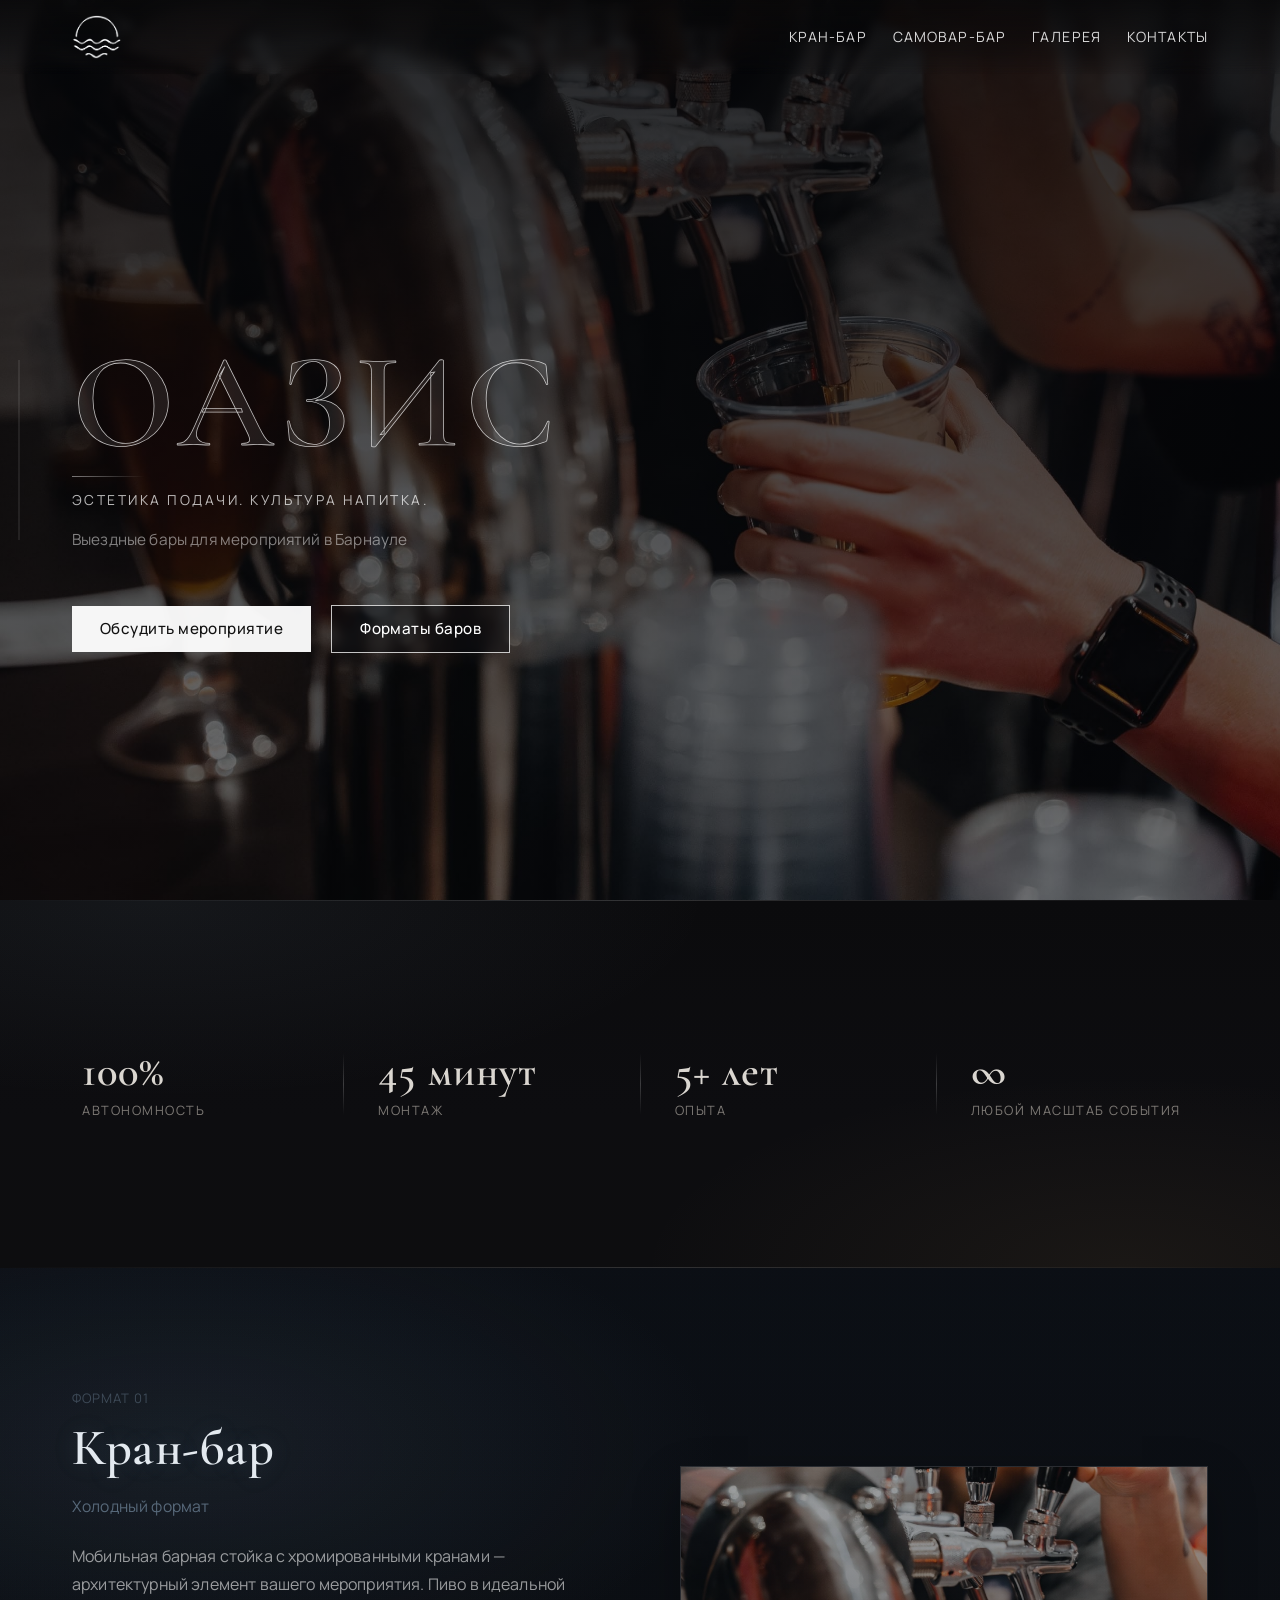
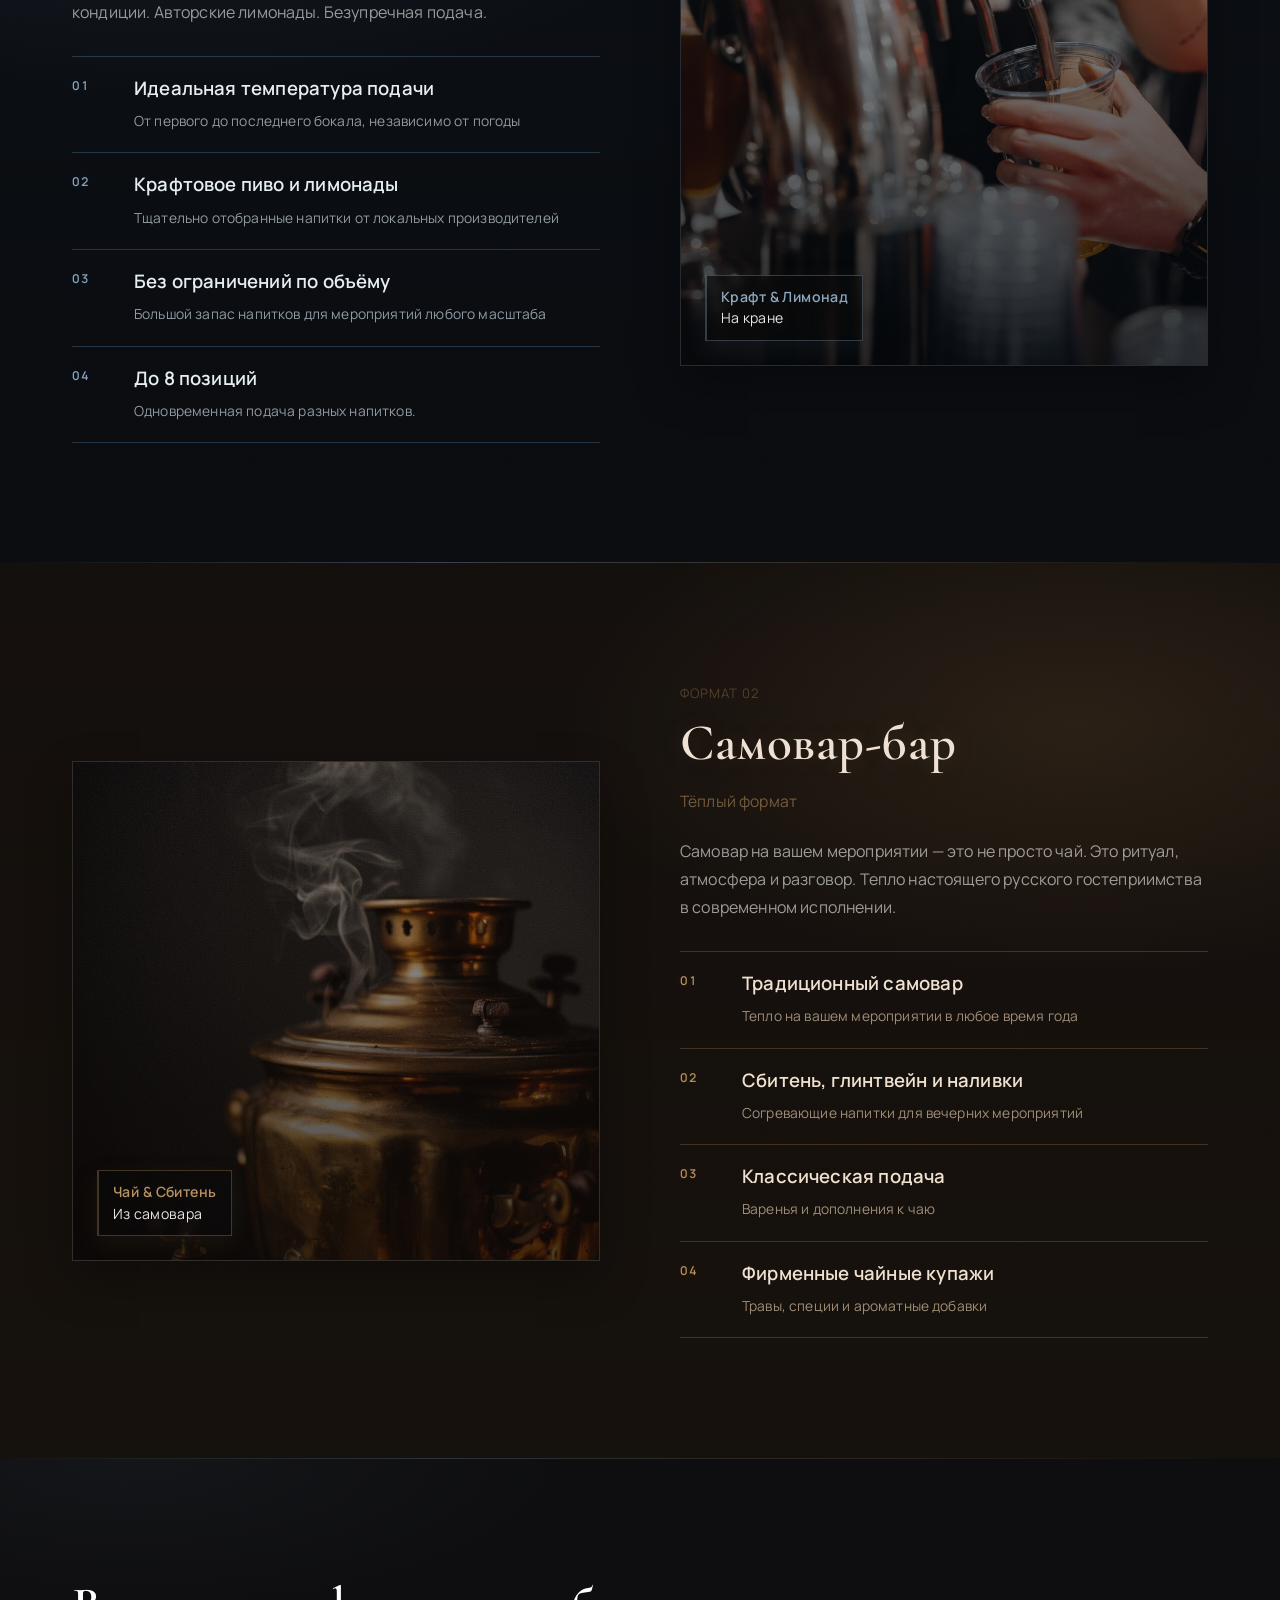
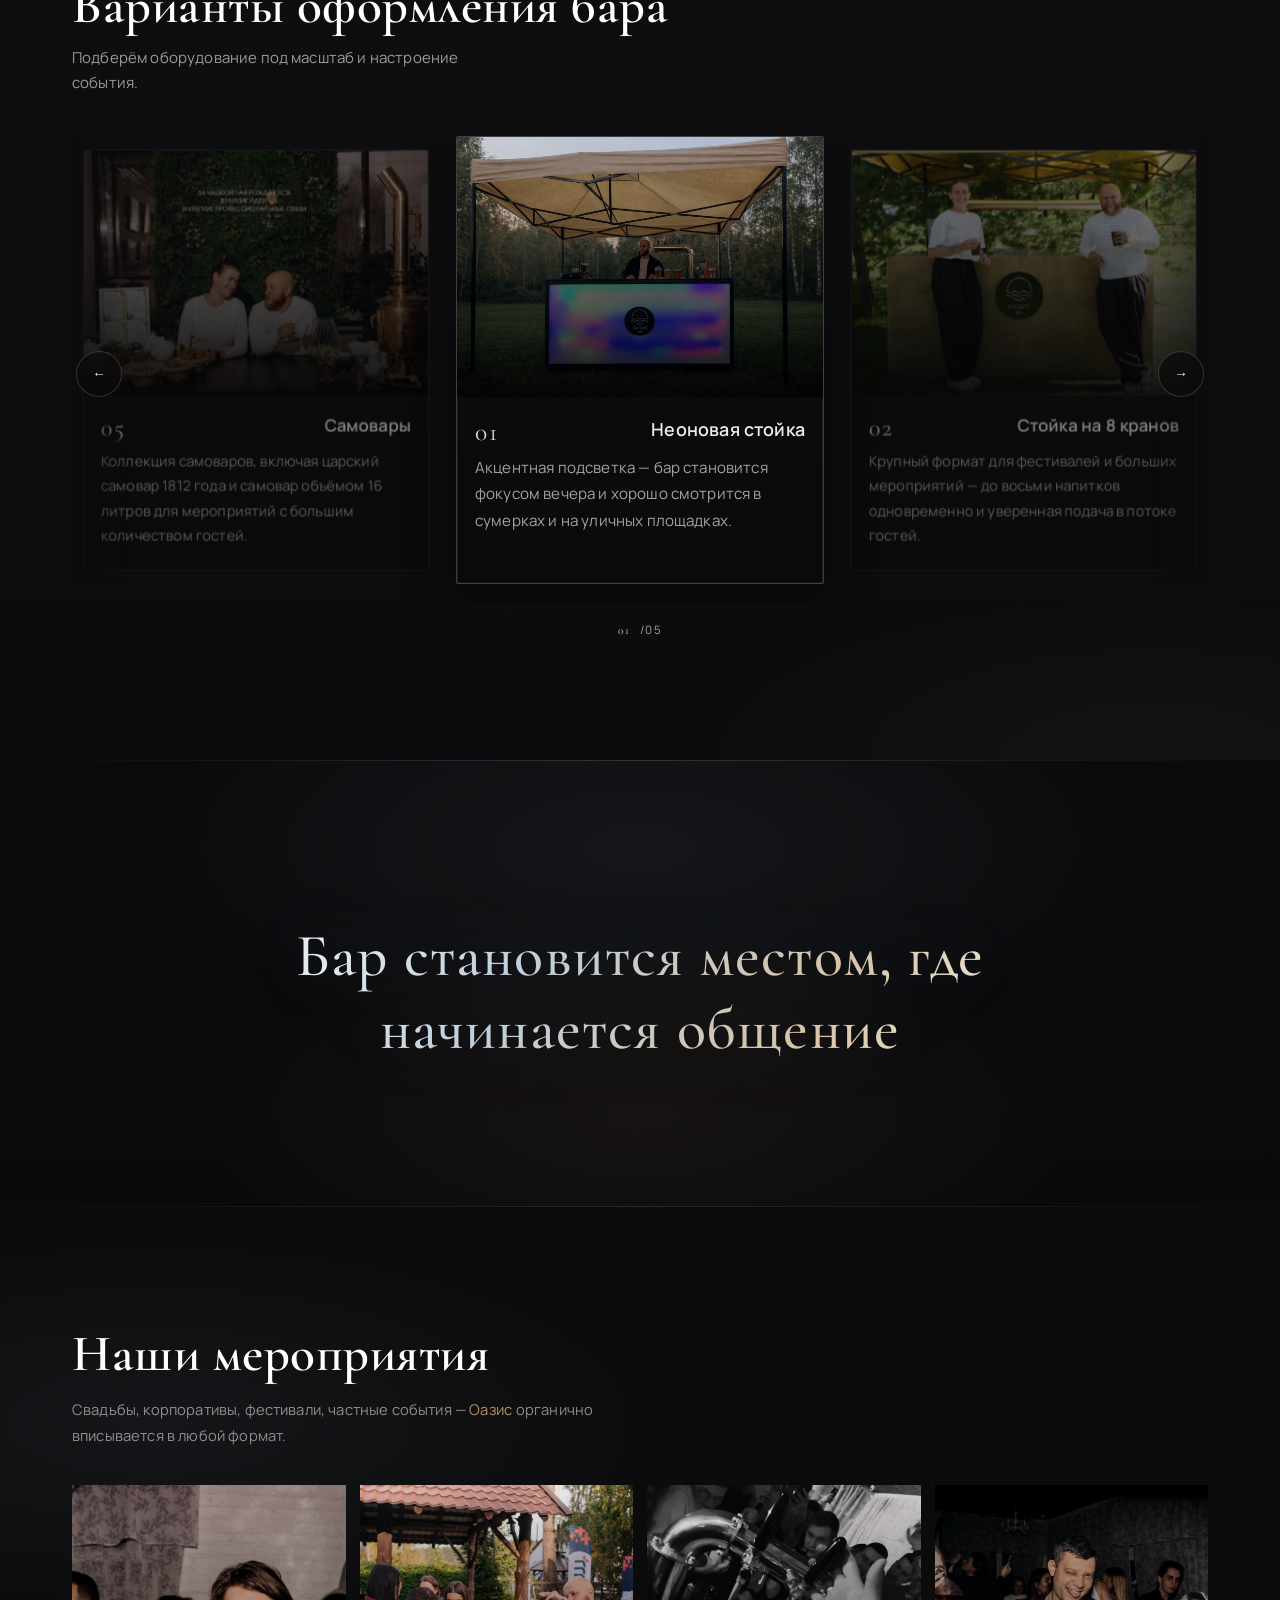
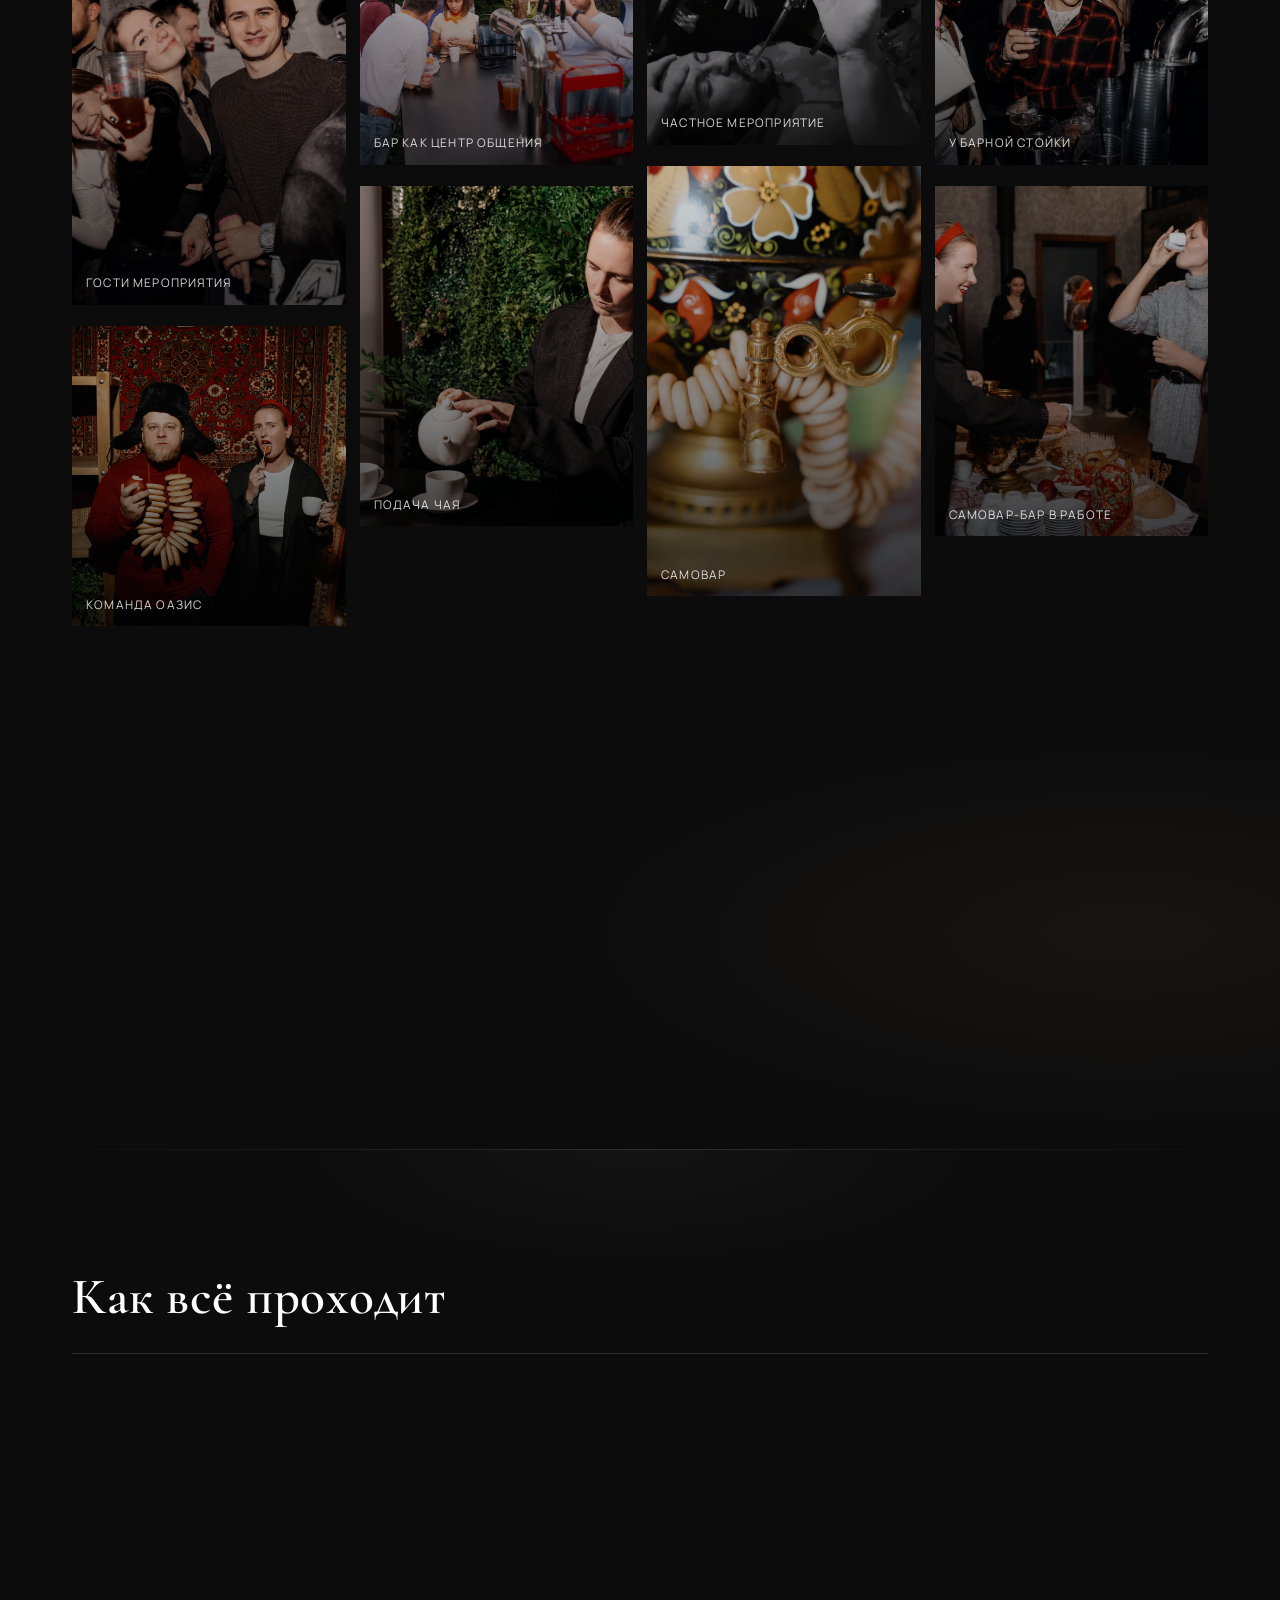
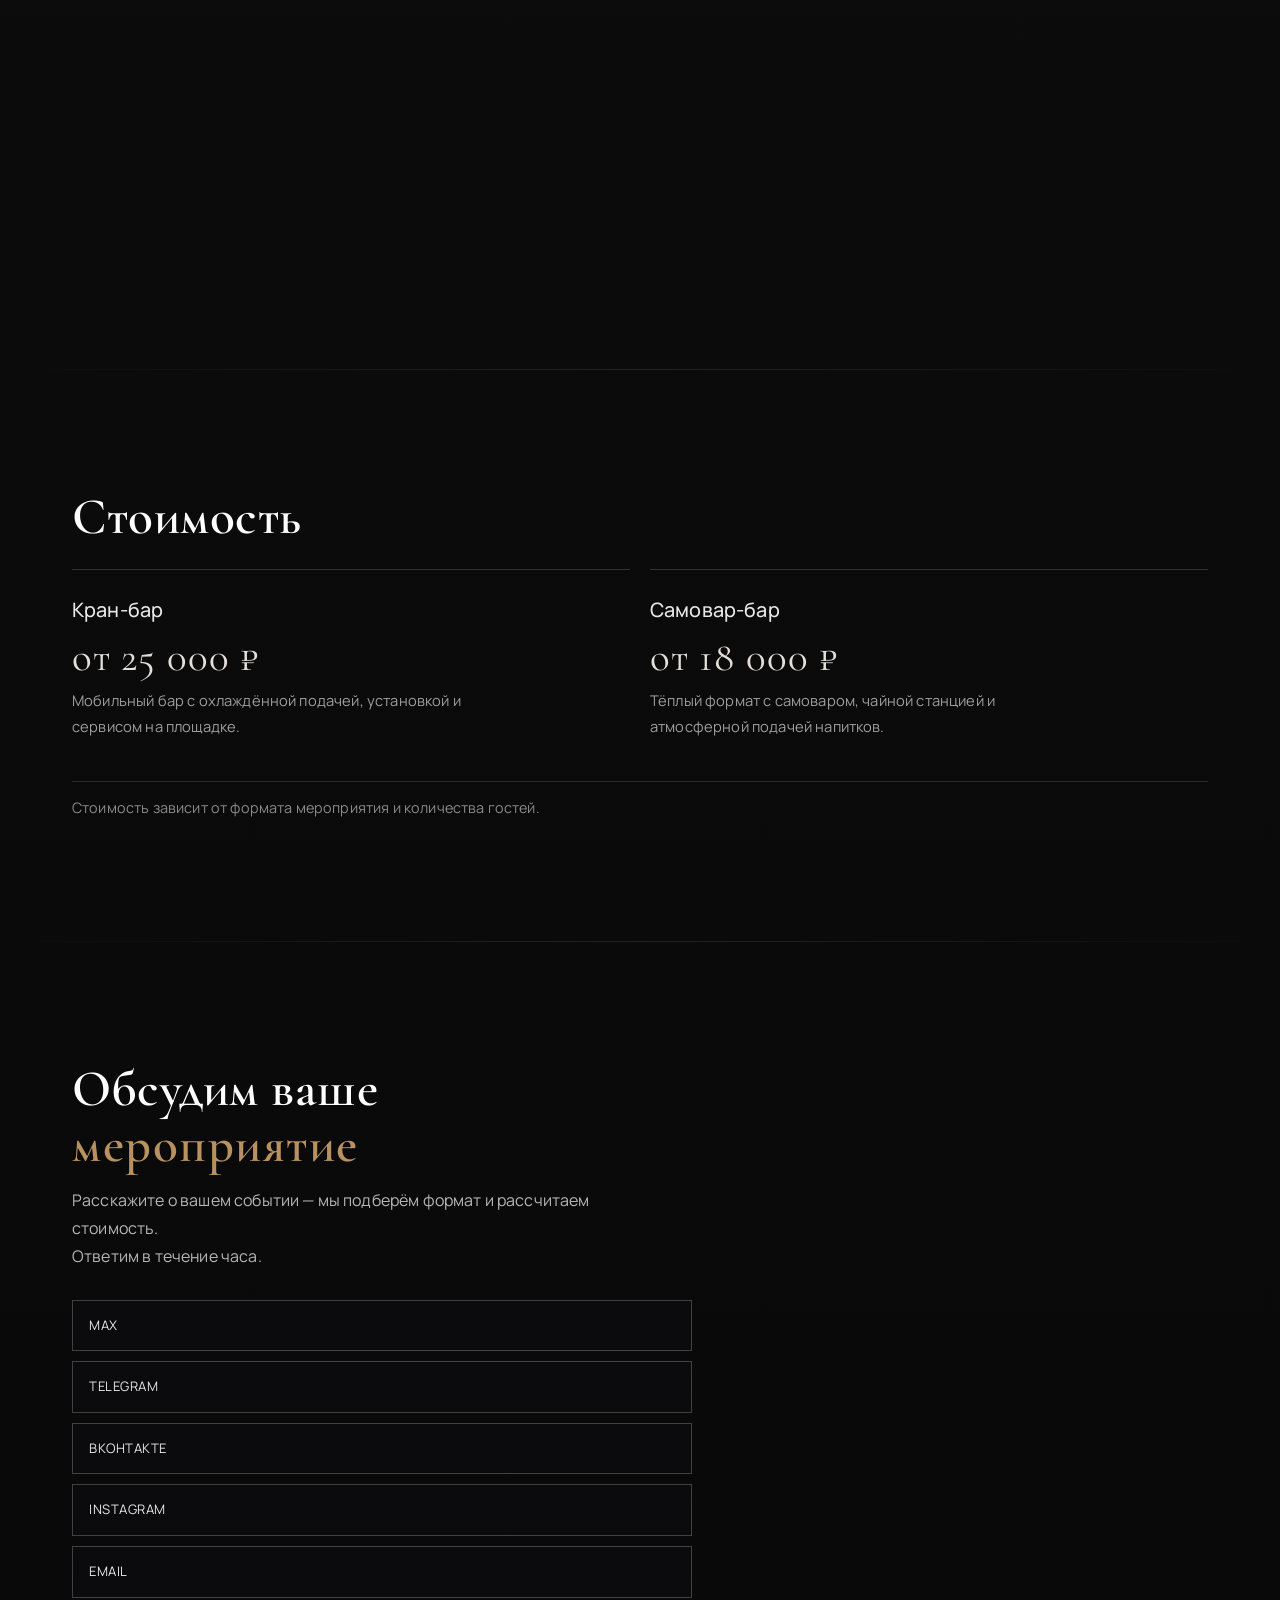
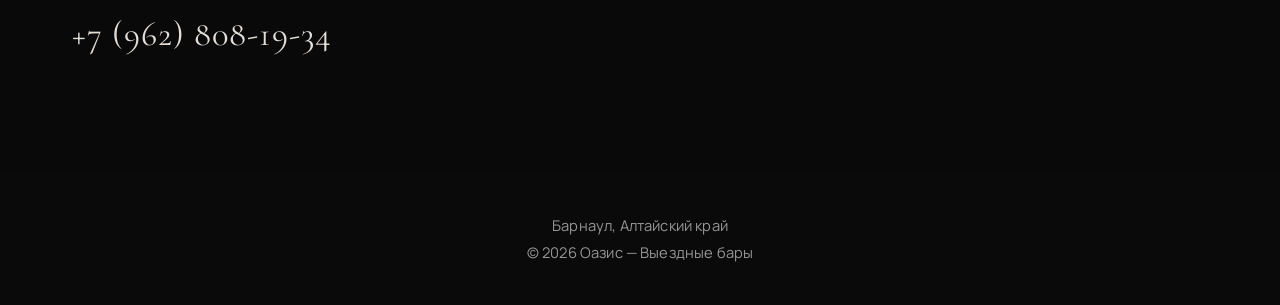
==== commit 6811b1ee: "Add files via upload" ====
--- a/index.html
+++ b/index.html
@@ -93,16 +93,16 @@
         <div class="feature-item">
           <div class="feature-num">02</div>
           <div class="feature-title">Крафтовое пиво и лимонады</div>
-          <div class="feature-desc">Авторские напитки собственного производства</div>
+          <div class="feature-desc">Тщательно отобранные напитки от локальных производителей</div>
         </div>
         <div class="feature-item">
           <div class="feature-num">03</div>
-          <div class="feature-title">150+ литров</div>
-          <div class="feature-desc">Ёмкость для мероприятий любого масштаба</div>
+          <div class="feature-title">Без ограничений по объёму</div>
+          <div class="feature-desc">Большой запас напитков для мероприятий любого масштаба</div>
         </div>
         <div class="feature-item">
           <div class="feature-num">04</div>
-          <div class="feature-title">До 4 позиций</div>
+          <div class="feature-title">До 8 позиций</div>
           <div class="feature-desc">Одновременная подача разных напитков.</div>
         </div>
       </div>
@@ -123,7 +123,7 @@
 
     <div class="image samovar">
       <div class="image-label">
-        <span class="label-accent">Чай & Варенье</span><br>Из самовара
+        <span class="label-accent">Чай & Сбитень</span><br>Из самовара
       </div>
     </div>
 
@@ -140,23 +140,23 @@
       <div class="features">
         <div class="feature-item">
           <div class="feature-num">01</div>
-          <div class="feature-title">95°C Чай с душой</div>
-          <div class="feature-desc">Традиционный самовар — тепло на вашем мероприятии</div>
+          <div class="feature-title">Традиционный самовар</div>
+          <div class="feature-desc">Тепло на вашем мероприятии в любое время года</div>
         </div>
         <div class="feature-item">
           <div class="feature-num">02</div>
-          <div class="feature-title">Домашние варенья</div>
-          <div class="feature-desc">Авторские заготовки к чаю по старинным рецептам</div>
+          <div class="feature-title">Сбитень, глинтвейн и наливки</div>
+          <div class="feature-desc">Согревающие напитки для вечерних мероприятий</div>
         </div>
         <div class="feature-item">
           <div class="feature-num">03</div>
-          <div class="feature-title">Уютная атмосфера</div>
-          <div class="feature-desc">Создаём особое настроение для каждого гостя</div>
+          <div class="feature-title">Классическая подача</div>
+          <div class="feature-desc">Варенья и дополнения к чаю</div>
         </div>
         <div class="feature-item">
           <div class="feature-num">04</div>
-          <div class="feature-title">Травы и специи</div>
-          <div class="feature-desc">Фирменные чайные купажи и ароматные добавки</div>
+          <div class="feature-title">Фирменные чайные купажи</div>
+          <div class="feature-desc">Травы, специи и ароматные добавки</div>
         </div>
       </div>
     </div>
@@ -172,69 +172,85 @@
     <h2>Варианты оформления бара</h2>
     <p class="bar-options-lead">Подберём оборудование под масштаб и настроение события.</p>
 
-    <div class="bar-carousel" id="barCarousel">
+    <div class="bar-carousel" id="barCarousel" tabindex="0" role="region" aria-roledescription="карусель" aria-label="Варианты оформления бара">
       <button type="button" class="bar-carousel-arrow left" aria-label="Предыдущая стойка">←</button>
 
-      <div class="bar-carousel-track" id="barTrack">
+      <div class="bar-carousel-viewport" id="barViewport">
+        <div class="bar-carousel-track" id="barTrack">
         <article class="bar-slide" data-title="Неоновая стойка">
           <div class="bar-slide-media">
-            <img src="bar-stand-neon.jpg" alt="Неоновая стойка">
+            <img src="bar-slide/bar-stand-neon.jpg" alt="Неоновая стойка">
           </div>
           <div class="bar-slide-body">
             <div class="bar-slide-head">
               <div class="bar-slide-num">01</div>
               <h3>Неоновая стойка</h3>
             </div>
-            <p>Акцентная подсветка — бар становится фокусом вечера и хорошо читается в сумерках и на уличных площадках.</p>
+            <p>Акцентная подсветка — бар становится фокусом вечера и хорошо смотрится в сумерках и на уличных площадках.</p>
           </div>
         </article>
 
         <article class="bar-slide" data-title="Стойка на 8 кранов">
           <div class="bar-slide-media">
-            <img src="bar-stand-8cranes.jpg" alt="Стойка на 8 кранов">
+            <img src="bar-slide/bar-stand-8cranes.jpg" alt="Стойка на 8 кранов">
           </div>
           <div class="bar-slide-body">
             <div class="bar-slide-head">
               <div class="bar-slide-num">02</div>
               <h3>Стойка на 8 кранов</h3>
             </div>
-            <p>Крупный формат для фестивалей и больших гостей: до восьми позиций одновременно, уверенная подача в потоке.</p>
+            <p>Крупный формат для фестивалей и больших мероприятий — до восьми напитков одновременно и уверенная подача в потоке гостей.</p>
           </div>
         </article>
 
         <article class="bar-slide" data-title="Мини-стойки, дерево">
           <div class="bar-slide-media">
-            <img src="bar-stand-mini-wood.jpg" alt="Мини-стойки, дерево">
+            <img src="bar-slide/bar-stand-mini-wood.jpg" alt="Мини-стойки, дерево">
           </div>
           <div class="bar-slide-body">
             <div class="bar-slide-head">
               <div class="bar-slide-num">03</div>
               <h3>Мини-стойки, дерево</h3>
             </div>
-            <p>Компактные деревянные стойки для камерных форматов, лаунж-зон и уютных зон общения.</p>
+            <p>Компактные деревянные стойки для камерных мероприятий, лаунж-зон и уютных пространств.</p>
+          </div>
+        </article>
+
+        <article class="bar-slide" data-title="Пивной кулер">
+          <div class="bar-slide-media">
+            <img src="bar-slide/bar-stand-beer-cooler.jpg" alt="Пивной кулер">
+          </div>
+          <div class="bar-slide-body">
+            <div class="bar-slide-head">
+              <div class="bar-slide-num">04</div>
+              <h3>Пивной кулер</h3>
+            </div>
+            <p>Компактная охлаждённая подача для камерных площадок и мероприятий с ограниченным пространством.</p>
           </div>
         </article>
 
         <article class="bar-slide" data-title="Самовары">
           <div class="bar-slide-media">
-            <img src="bar-stand-samovars.jpg" alt="Самовары">
-          </div>
-          <div class="bar-slide-body">
-            <div class="bar-slide-head">
-              <div class="bar-slide-num">04</div>
+            <img src="bar-slide/bar-stand-samovars.jpg" alt="Самовары">
+          </div>
+          <div class="bar-slide-body">
+            <div class="bar-slide-head">
+              <div class="bar-slide-num">05</div>
               <h3>Самовары</h3>
             </div>
-            <p>Пять самоваров в коллекции — среди них объёмом 16 литров для длинного, неспешного чаепития.</p>
-          </div>
-        </article>
+            <p>Коллекция самоваров, включая царский самовар 1812 года и самовар объёмом 16 литров для мероприятий с большим количеством гостей.<p>
+          </div>
+        </article>
+        </div>
       </div>
 
       <button type="button" class="bar-carousel-arrow right" aria-label="Следующая стойка">→</button>
 
       <div class="bar-carousel-indicator" aria-label="Номер стойки">
         <span class="bar-carousel-current" id="barCurrent">01</span>
-        <span class="bar-carousel-total">/04</span>
-      </div>
+        <span class="bar-carousel-total">/05</span>
+      </div>
+      <p class="bar-carousel-hint">Свайпните, чтобы смотреть варианты</p>
     </div>
   </div>
 </section>
@@ -252,18 +268,21 @@
     <h2>Наши мероприятия</h2>
     <div class="gallery-intro">
       <p>Свадьбы, корпоративы, фестивали, частные события — <span class="gallery-accent">Оазис</span> органично вписывается в любой формат.</p>
-      <p>От камерных встреч до масштабных событий.</p>
     </div>
 
     <div class="gallery-grid premium-gallery" aria-label="Галерея мероприятий">
-      <article class="gallery-item g1" data-src="g1.jpg" data-title="Эмоции гостей" tabindex="0" role="button" aria-label="Открыть: Эмоции гостей"><span>Эмоции гостей</span></article>
-      <article class="gallery-item g2" data-src="g2.jpg" data-title="Атмосфера праздника" tabindex="0" role="button" aria-label="Открыть: Атмосфера праздника"><span>Атмосфера праздника</span></article>
-      <article class="gallery-item g3" data-src="g3.jpg" data-title="Культура подачи" tabindex="0" role="button" aria-label="Открыть: Культура подачи"><span>Культура подачи</span></article>
-      <article class="gallery-item g4" data-src="g4.jpg" data-title="Тёплые встречи" tabindex="0" role="button" aria-label="Открыть: Тёплые встречи"><span>Тёплые встречи</span></article>
-      <article class="gallery-item g5" data-src="g5.jpg" data-title="Свадебный вечер" tabindex="0" role="button" aria-label="Открыть: Свадебный вечер"><span>Свадебный вечер</span></article>
-      <article class="gallery-item g6" data-src="g6.jpg" data-title="Корпоратив" tabindex="0" role="button" aria-label="Открыть: Корпоратив"><span>Корпоратив</span></article>
-      <article class="gallery-item g7" data-src="g7.jpg" data-title="Фестиваль" tabindex="0" role="button" aria-label="Открыть: Фестиваль"><span>Фестиваль</span></article>
-      <article class="gallery-item g8" data-src="g8.jpg" data-title="Бар как центр общения" tabindex="0" role="button" aria-label="Открыть: Бар как центр общения"><span>Бар как центр общения</span></article>
+      <article class="gallery-item g1" data-src="gallery/g1.jpg" data-title="Гости мероприятия" tabindex="0" role="button" aria-label="Открыть: Гости мероприятия"><span>Гости мероприятия</span></article>
+      <article class="gallery-item g2" data-src="gallery/g2.jpg" data-title="Команда Оазис" tabindex="0" role="button" aria-label="Открыть: Команда Оазис"><span>Команда Оазис</span></article>
+      <article class="gallery-item g3" data-src="gallery/g3.jpg" data-title="Кран-бар на фестивале" tabindex="0" role="button" aria-label="Открыть: Кран-бар на фестивале"><span>Кран-бар на фестивале</span></article>
+      <article class="gallery-item g4" data-src="gallery/g4.jpg" data-title="Бар как центр общения" tabindex="0" role="button" aria-label="Открыть: Бар как центр общения"><span>Бар как центр общения</span></article>
+      <article class="gallery-item g5" data-src="gallery/g5.jpg" data-title="Подача чая" tabindex="0" role="button" aria-label="Открыть: Подача чая"><span>Подача чая</span></article>
+      <article class="gallery-item g6" data-src="gallery/g6.jpg" data-title="Неоновая стойка" tabindex="0" role="button" aria-label="Открыть: Неоновая стойка"><span>Неоновая стойка</span></article>
+      <article class="gallery-item g7" data-src="gallery/g7.jpg" data-title="Частное мероприятие" tabindex="0" role="button" aria-label="Открыть: Частное мероприятие"><span>Частное мероприятие</span></article>
+      <article class="gallery-item g8" data-src="gallery/g8.jpg" data-title="Самовар" tabindex="0" role="button" aria-label="Открыть: Самовар"><span>Самовар</span></article>
+      <article class="gallery-item g9" data-src="gallery/g9.jpg" data-title="Подача напитков" tabindex="0" role="button" aria-label="Открыть: Подача напитков"><span>Подача напитков</span></article>
+      <article class="gallery-item g10" data-src="gallery/g10.jpg" data-title="У барной стойки " tabindex="0" role="button" aria-label="Открыть: У барной стойки"><span>У барной стойки</span></article>
+      <article class="gallery-item g11" data-src="gallery/g11.jpg" data-title="Самовар-бар в работе" tabindex="0" role="button" aria-label="Открыть: Самовар-бар в работе"><span>Самовар-бар в работе</span></article>
+      <article class="gallery-item g12" data-src="gallery/g12.jpg" data-title="Крафтовое пиво" tabindex="0" role="button" aria-label="Открыть: Крафтовое пиво"><span>Крафтовое пиво</span></article>
     </div>
   </div>
 </section>
@@ -321,7 +340,7 @@
         <div class="process-num">04</div>
         <div class="process-content">
           <h3>Вы наслаждаетесь вечером</h3>
-          <p>Обслуживаем гостей и создаём атмосферу на мероприятии.</p>
+          <p>Мы обслуживаем гостей и создаём атмосферу на мероприятии.</p>
         </div>
       </article>
     </div>
--- a/styles.css
+++ b/styles.css
@@ -687,15 +687,28 @@
   padding-bottom:10px;
 }
 
-/* BAR CAROUSEL (stands) */
+/* BAR CAROUSEL — центр крупно, бока тусклее; loop; ПК 3 / планшет 2 / мобилка 1 + свайп */
 .bar-carousel{
   position:relative;
+  outline:none;
+}
+
+.bar-carousel:focus-visible{
+  box-shadow:0 0 0 2px rgba(140,167,191,0.45);
+  border-radius:4px;
+}
+
+.bar-carousel--jump .bar-slide,
+.bar-carousel--jump .bar-slide-media img{
+  transition:none !important;
 }
 
 .bar-carousel-indicator{
-  margin-top:14px;
+  margin-top:18px;
+  width:100%;
   display:flex;
   align-items:baseline;
+  justify-content:center;
   gap:10px;
   color:rgba(255,255,255,0.62);
   letter-spacing:.12em;
@@ -703,56 +716,156 @@
   font-size:.72rem;
 }
 
+.bar-carousel-hint{
+  display:none;
+  margin:10px 0 0;
+  text-align:center;
+  font-size:.68rem;
+  letter-spacing:.14em;
+  text-transform:uppercase;
+  color:rgba(255,255,255,0.38);
+}
+
 .bar-carousel-current{
   font-family:var(--font-heading);
   color:rgba(241,236,229,0.92);
   letter-spacing:.08em;
 }
 
+.bar-carousel-viewport{
+  overflow:hidden;
+  width:100%;
+  position:relative;
+  padding:12px 0 18px;
+  touch-action:pan-y pinch-zoom;
+}
+
+.bar-carousel-viewport::before,
+.bar-carousel-viewport::after{
+  content:"";
+  position:absolute;
+  top:12px;
+  bottom:18px;
+  width:min(56px,10vw);
+  z-index:4;
+  pointer-events:none;
+}
+
+.bar-carousel-viewport::before{
+  left:0;
+  background:linear-gradient(90deg,rgba(12,12,14,0.48),rgba(12,12,14,0));
+}
+
+.bar-carousel-viewport::after{
+  right:0;
+  background:linear-gradient(270deg,rgba(12,12,14,0.48),rgba(12,12,14,0));
+}
+
 .bar-carousel-track{
   display:flex;
   gap:16px;
-  overflow-x:auto;
-  scroll-snap-type:x mandatory;
-  padding:4px 56px 10px;
-  scrollbar-width:none;
-}
-
-.bar-carousel-track::-webkit-scrollbar{
-  display:none;
+  align-items:stretch;
+  will-change:transform;
+  transform:translateZ(0);
+  transition:transform .65s cubic-bezier(.33,1,.48,1);
+}
+
+.bar-carousel-track.is-instant{
+  transition:none !important;
+}
+
+@media(prefers-reduced-motion:reduce){
+  .bar-carousel-track{
+    transition-duration:.01ms;
+  }
 }
 
 .bar-slide{
-  scroll-snap-align:start;
-  flex:0 0 min(520px, 88vw);
-  border:1px solid rgba(255,255,255,0.12);
-  background:rgba(10,10,12,0.35);
+  flex-shrink:0;
+  border:1px solid rgba(255,255,255,0.1);
+  background:rgba(10,10,12,0.38);
   overflow:hidden;
-  transition:transform .35s ease,border-color .35s ease,filter .35s ease;
-}
-
-.bar-slide:hover{
-  transform:translateY(-3px);
-  border-color:rgba(255,255,255,0.24);
+  border-radius:2px;
+  opacity:.58;
+  transform:scale(.94);
+  filter:brightness(.92) saturate(.92);
+  backface-visibility:hidden;
+  transition:
+    transform .5s cubic-bezier(.33,1,.48,1),
+    opacity .45s cubic-bezier(.33,1,.48,1),
+    filter .45s ease,
+    border-color .4s ease,
+    box-shadow .45s ease;
+}
+
+.bar-slide.is-active{
+  opacity:1;
+  transform:scale(1);
+  filter:brightness(1) saturate(1);
+  border-color:rgba(255,255,255,0.22);
+  box-shadow:
+    0 20px 48px rgba(0,0,0,0.4),
+    0 0 0 1px rgba(255,255,255,0.06) inset;
+  z-index:2;
+}
+
+.bar-slide.is-side-left,
+.bar-slide.is-side-right{
+  z-index:1;
+}
+
+.bar-slide.is-active:hover{
+  transform:scale(1.02);
+  border-color:rgba(255,255,255,0.28);
+  box-shadow:
+    0 28px 64px rgba(0,0,0,0.48),
+    0 0 0 1px rgba(255,255,255,0.08) inset;
+}
+
+.bar-slide.is-side-left:hover,
+.bar-slide.is-side-right:hover{
+  transform:scale(0.96);
+  opacity:.66;
+  border-color:rgba(255,255,255,0.16);
+  box-shadow:0 12px 32px rgba(0,0,0,0.28);
 }
 
 .bar-slide-media{
   height:260px;
   position:relative;
+  overflow:hidden;
+  border-radius:2px 2px 0 0;
+  background:#070708;
+  isolation:isolate;
 }
 
 .bar-slide-media img{
   width:100%;
   height:100%;
   object-fit:cover;
+  object-position:center;
   display:block;
+  transform:translateZ(0);
+  backface-visibility:hidden;
 }
 
 .bar-slide-media::after{
   content:"";
   position:absolute;
-  inset:0;
-  background:linear-gradient(180deg,rgba(0,0,0,0.05) 0%,rgba(0,0,0,0.75) 100%);
+  left:0;
+  top:0;
+  right:0;
+  bottom:0;
+  width:100%;
+  height:100%;
+  border-radius:inherit;
+  background:linear-gradient(
+    180deg,
+    rgba(0,0,0,0.08) 0%,
+    rgba(0,0,0,0.35) 42%,
+    rgba(0,0,0,0.88) 100%
+  );
+  pointer-events:none;
 }
 
 .bar-slide-body{
@@ -793,40 +906,44 @@
 
 .bar-carousel-arrow{
   position:absolute;
-  top:50%;
+  top:calc(50% - 8px);
   transform:translateY(-50%);
-  width:44px;
-  height:44px;
+  width:46px;
+  height:46px;
   border-radius:999px;
-  border:1px solid rgba(255,255,255,0.14);
-  background:rgba(10,10,12,0.6);
+  border:1px solid rgba(255,255,255,0.16);
+  background:rgba(10,10,12,0.72);
   color:#fff;
   cursor:pointer;
   display:flex;
   align-items:center;
   justify-content:center;
-  backdrop-filter:blur(6px);
-  transition:transform .25s ease,border-color .25s ease,background .25s ease,opacity .25s ease;
-}
-
-.bar-carousel-arrow:hover{
-  transform:translateY(-50%) scale(1.04);
-  border-color:rgba(255,255,255,0.26);
-  background:rgba(10,10,12,0.75);
+  backdrop-filter:blur(8px);
+  z-index:6;
+  transition:transform .28s ease,border-color .28s ease,background .28s ease,opacity .28s ease;
+}
+
+.bar-carousel-arrow:hover:not(:disabled){
+  transform:translateY(-50%) scale(1.05);
+  border-color:rgba(255,255,255,0.28);
+  background:rgba(14,14,16,0.88);
+}
+
+.bar-carousel-arrow:disabled{
+  opacity:.35;
+  cursor:default;
 }
 
 .bar-carousel-arrow.left{
-  left:10px;
-  z-index:5;
+  left:4px;
 }
 
 .bar-carousel-arrow.right{
-  right:10px;
-  z-index:5;
-}
-
-.bar-carousel-arrow:active{
-  transform:translateY(-50%) scale(0.98);
+  right:4px;
+}
+
+.bar-carousel-arrow:active:not(:disabled){
+  transform:translateY(-50%) scale(.97);
 }
 
 @media(max-width:900px){
@@ -834,8 +951,28 @@
     display:none;
   }
 
-  .bar-slide{
-    flex-basis:86vw;
+  .bar-carousel-hint{
+    display:block;
+  }
+
+  .bar-carousel-viewport::before,
+  .bar-carousel-viewport::after{
+    width:min(28px,7vw);
+  }
+
+  .bar-carousel-viewport::before{
+    background:linear-gradient(90deg,rgba(12,12,14,0.22),rgba(12,12,14,0));
+  }
+
+  .bar-carousel-viewport::after{
+    background:linear-gradient(270deg,rgba(12,12,14,0.22),rgba(12,12,14,0));
+  }
+
+  .bar-slide.is-side-left,
+  .bar-slide.is-side-right{
+    opacity:.48;
+    transform:scale(.93);
+    filter:brightness(.88) saturate(.88);
   }
 
   .bar-slide-media{
@@ -1144,18 +1281,18 @@
 .premium-gallery .gallery-item:nth-child(11){height:350px;}
 .premium-gallery .gallery-item:nth-child(12){height:300px;}
 
-.g1{background-image:url('g1.jpg');}
-.g2{background-image:url('g2.jpg');}
-.g3{background-image:url('g3.jpg');}
-.g4{background-image:url('g4.jpg');}
-.g5{background-image:url('g5.jpg');}
-.g6{background-image:url('g6.jpg');}
-.g7{background-image:url('g7.jpg');}
-.g8{background-image:url('g8.jpg');}
-.g9{background-image:url('g9.jpg');}
-.g10{background-image:url('g10.jpg');}
-.g11{background-image:url('g11.jpg');}
-.g12{background-image:url('g12.jpg');}
+.g1{background-image:url('gallery/g1.jpg');}
+.g2{background-image:url('gallery/g2.jpg');}
+.g3{background-image:url('gallery/g3.jpg');}
+.g4{background-image:url('gallery/g4.jpg');}
+.g5{background-image:url('gallery/g5.jpg');}
+.g6{background-image:url('gallery/g6.jpg');}
+.g7{background-image:url('gallery/g7.jpg');}
+.g8{background-image:url('gallery/g8.jpg');}
+.g9{background-image:url('gallery/g9.jpg');}
+.g10{background-image:url('gallery/g10.jpg');}
+.g11{background-image:url('gallery/g11.jpg');}
+.g12{background-image:url('gallery/g12.jpg');}
 
 /* PROCESS */
 .process{
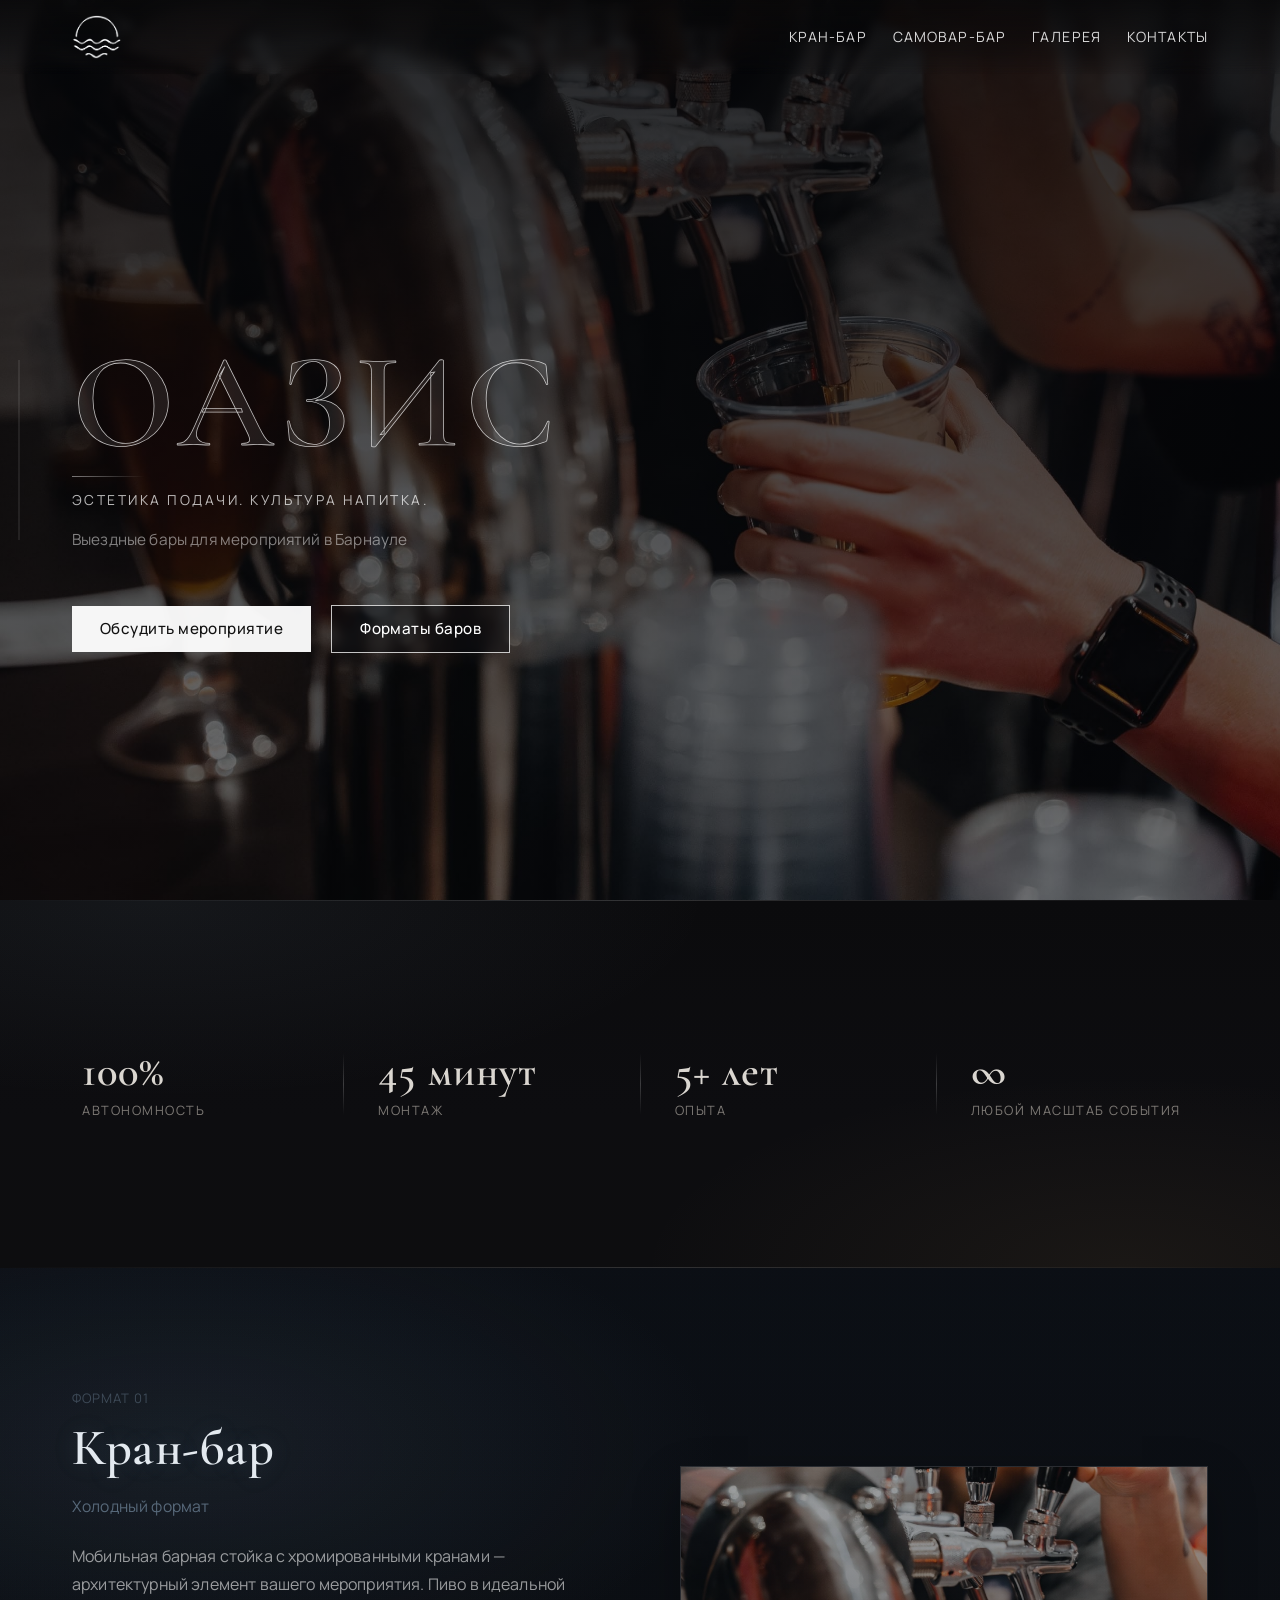
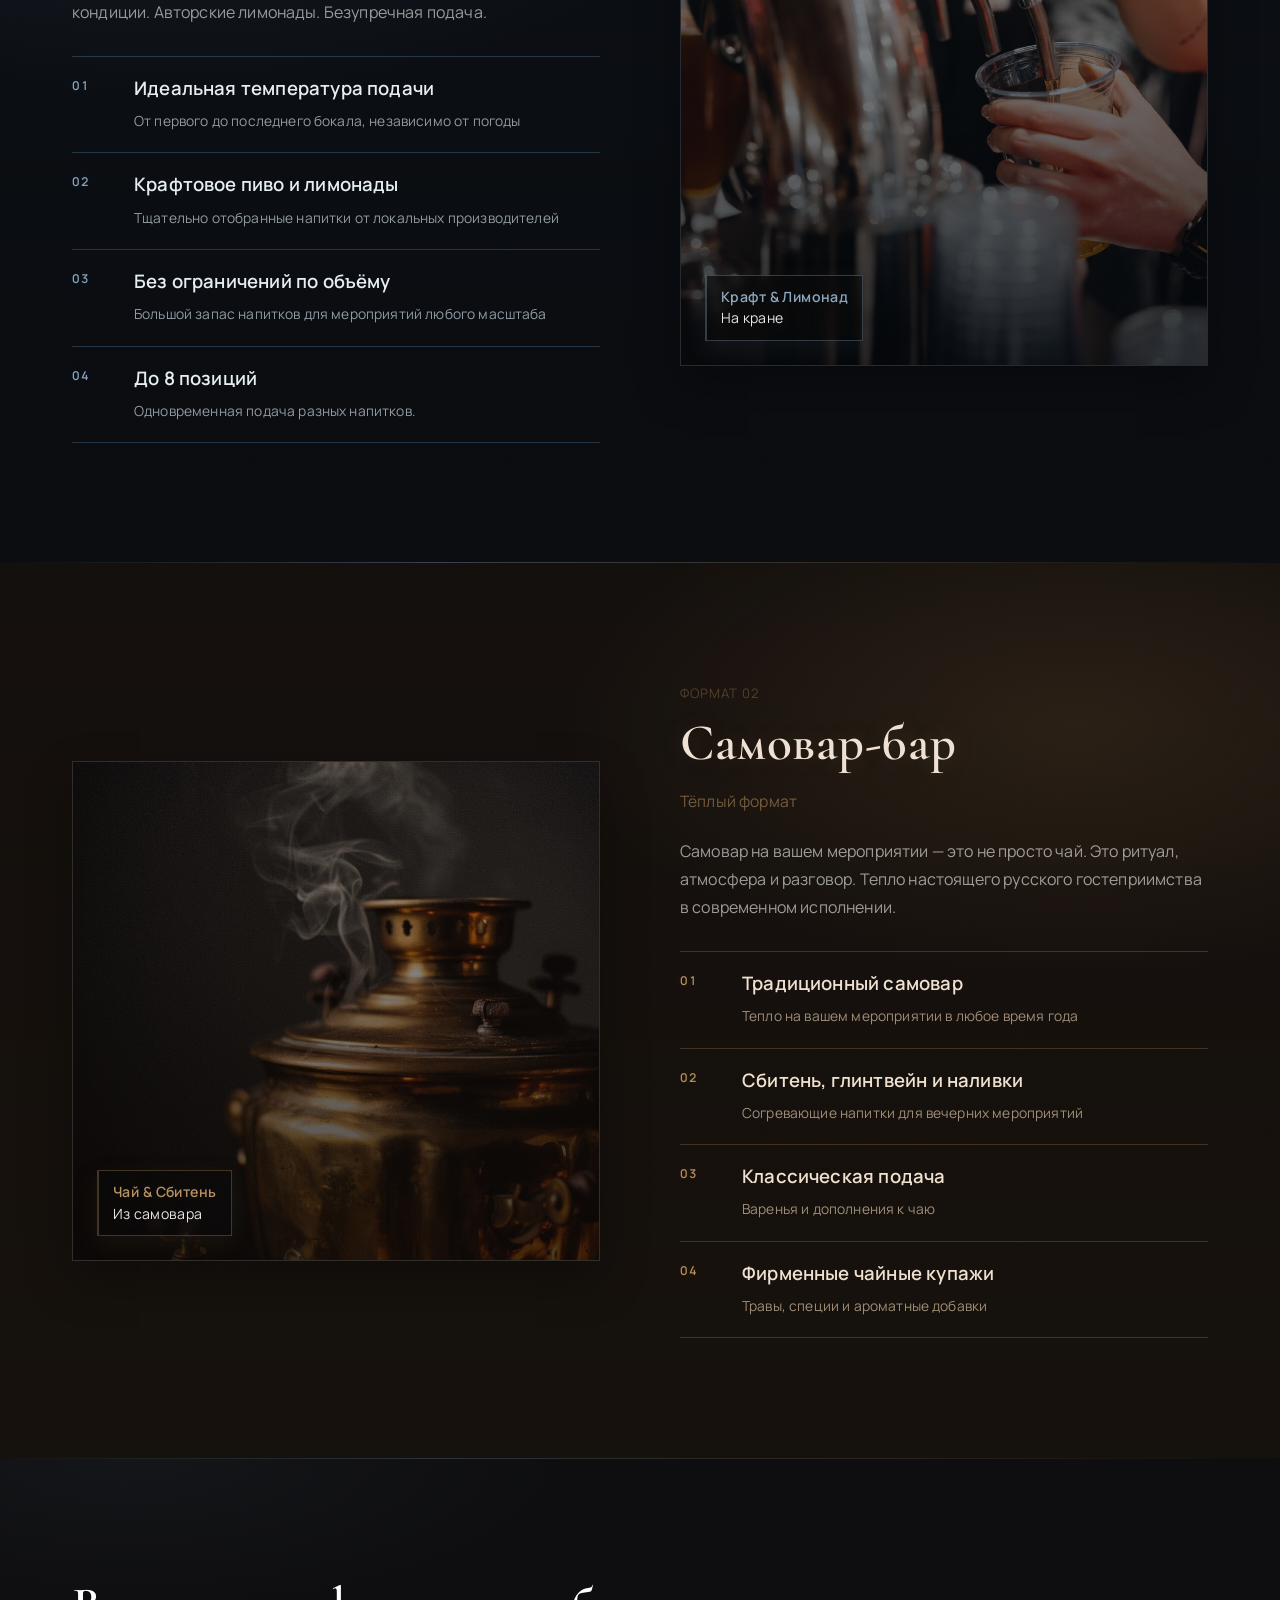
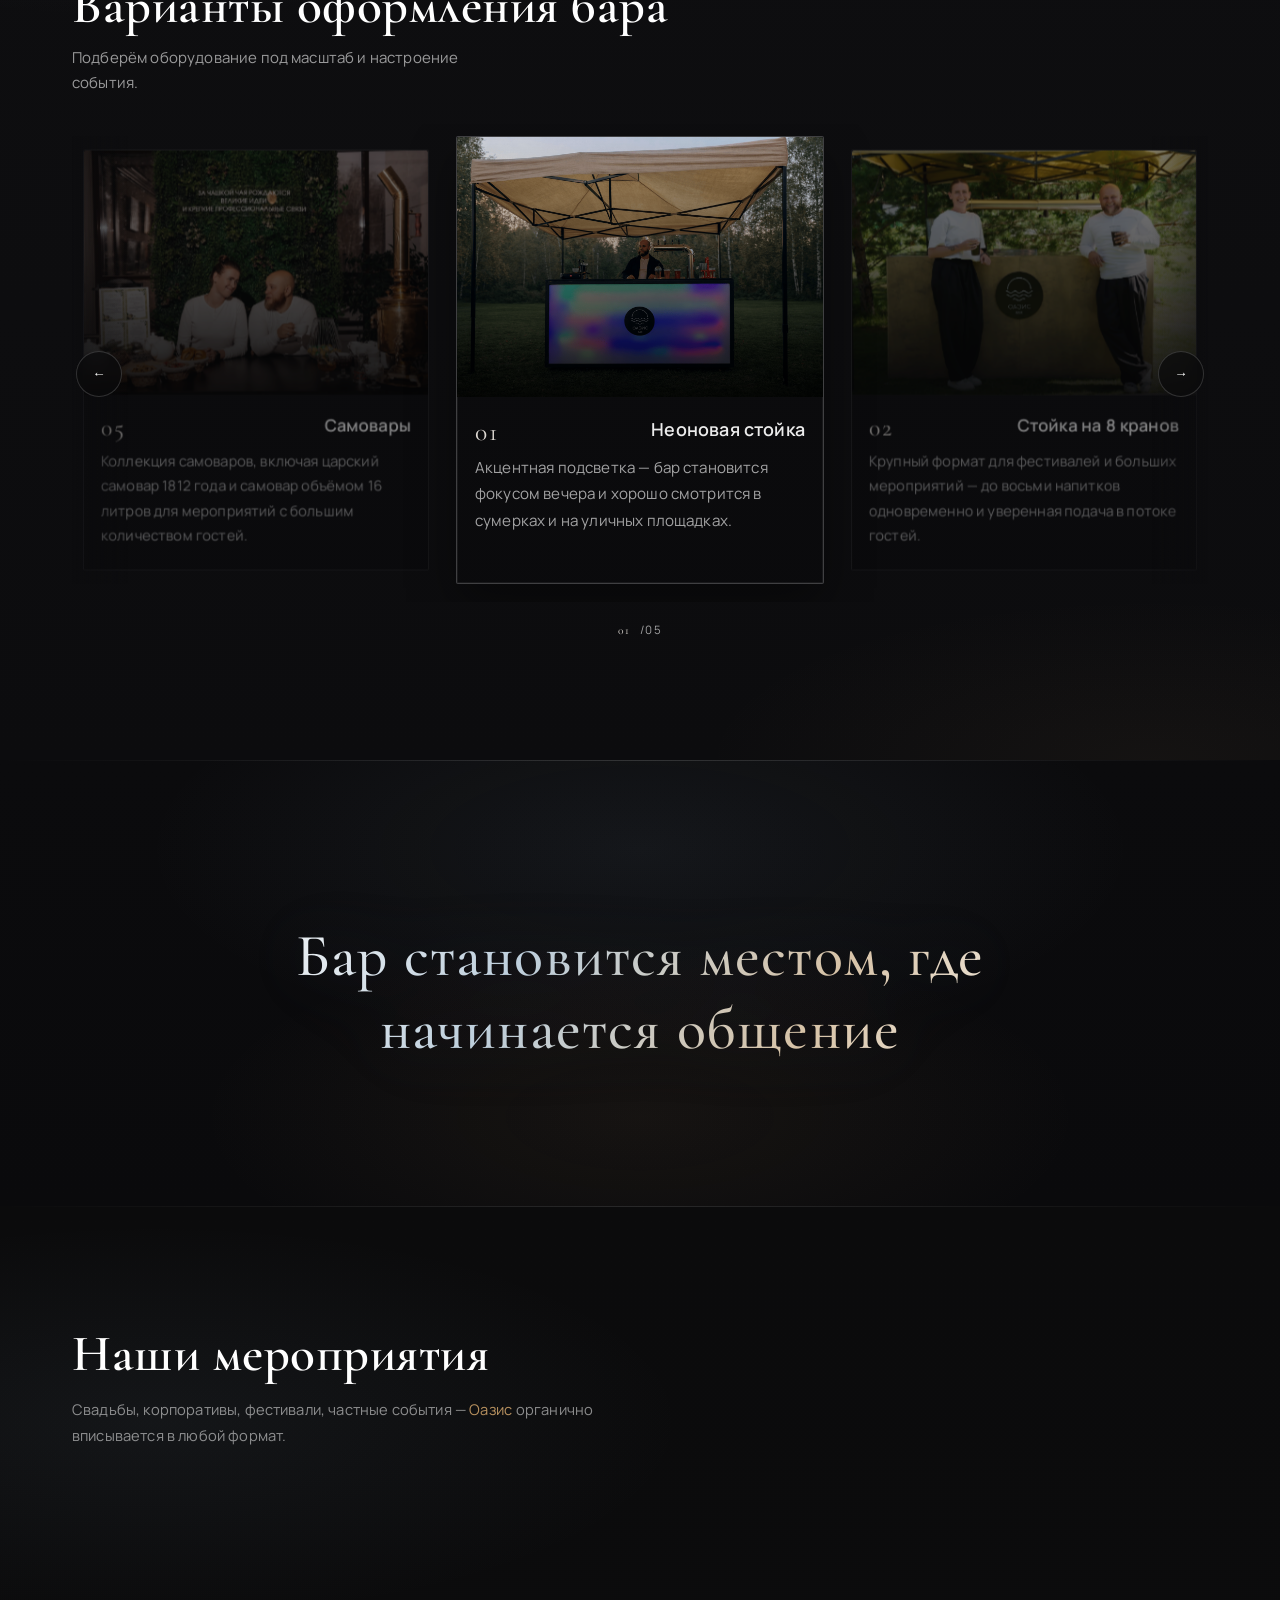
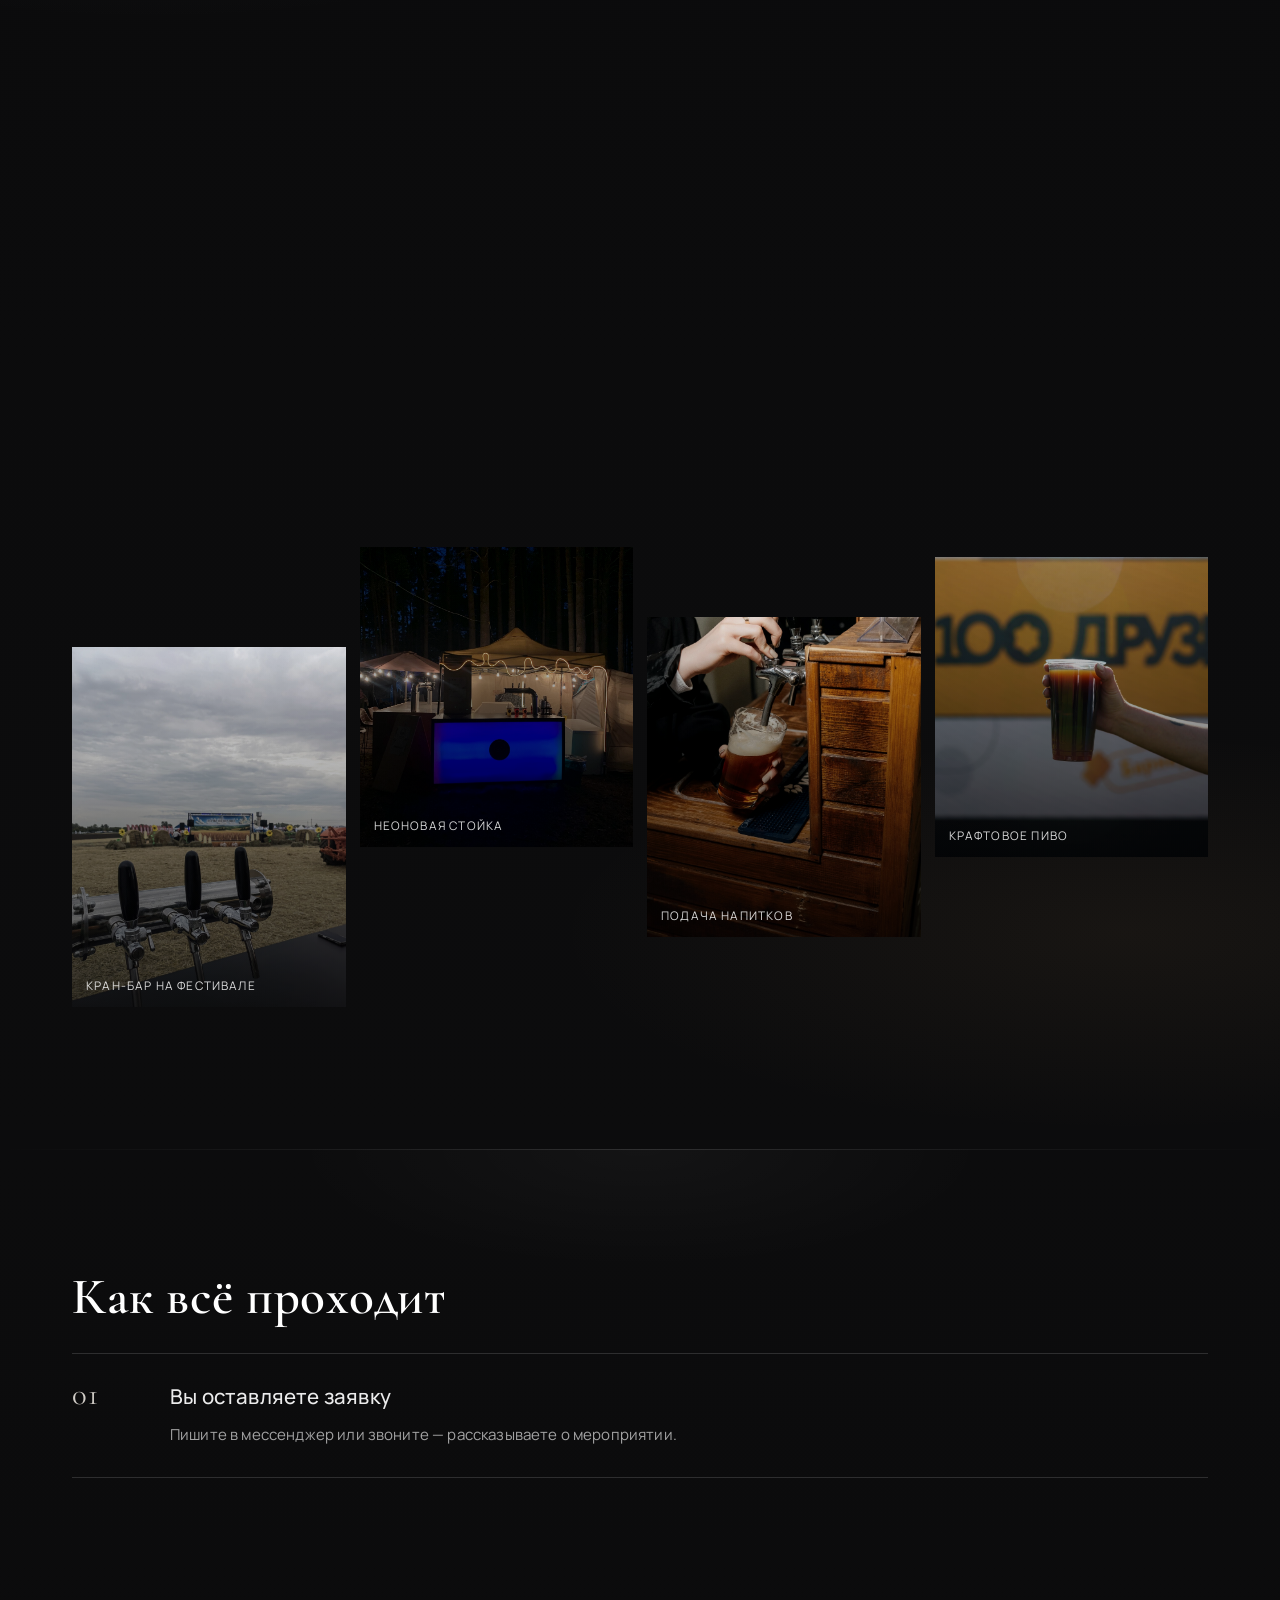
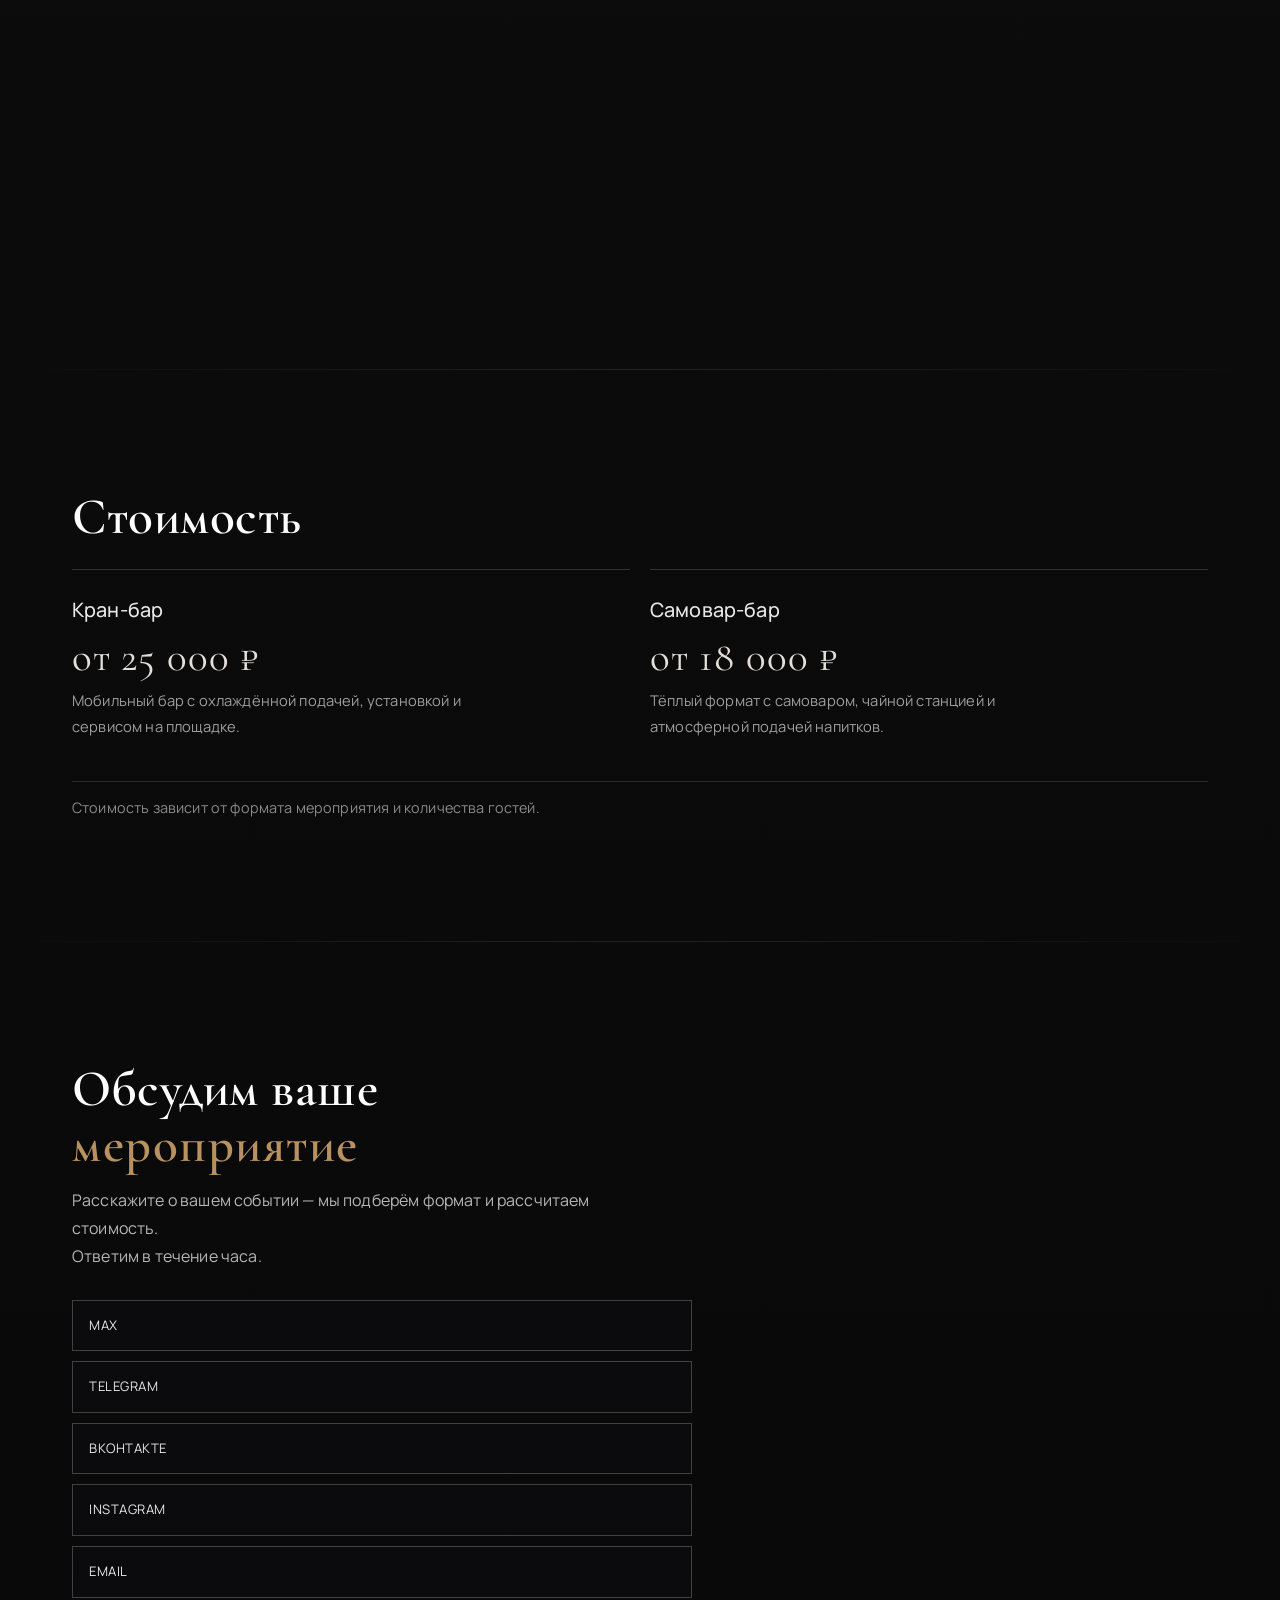
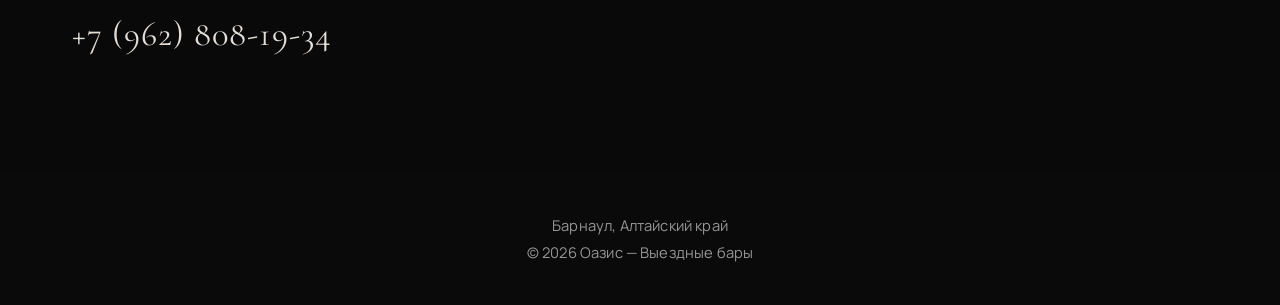
==== commit b7b0fb42: "Add files via upload" ====
--- a/index.html
+++ b/index.html
@@ -377,11 +377,11 @@
     <p>Расскажите о вашем событии — мы подберём формат и рассчитаем стоимость.<br>Ответим в течение часа.</p>
 
     <div class="contacts">
-      <a href="#">Max</a>
-      <a href="#">Telegram</a>
-      <a href="#">Вконтакте</a>
-      <a href="#">Instagram</a>
-      <a href="#">Email</a>
+      <a href="https://max.ru/">Max</a>
+      <a href="https://t.me/oasisbar22">Telegram</a>
+      <a href="https://vk.com/write102129927">Вконтакте</a>
+      <a href="https://www.instagram.com/oasiss.bar">Instagram</a>
+      <a href="mailto:3669817@gmail.com">Email</a>
     </div>
     <a class="contact-phone" href="tel:+79628081934">+7 (962) 808-19-34</a>
   </div>
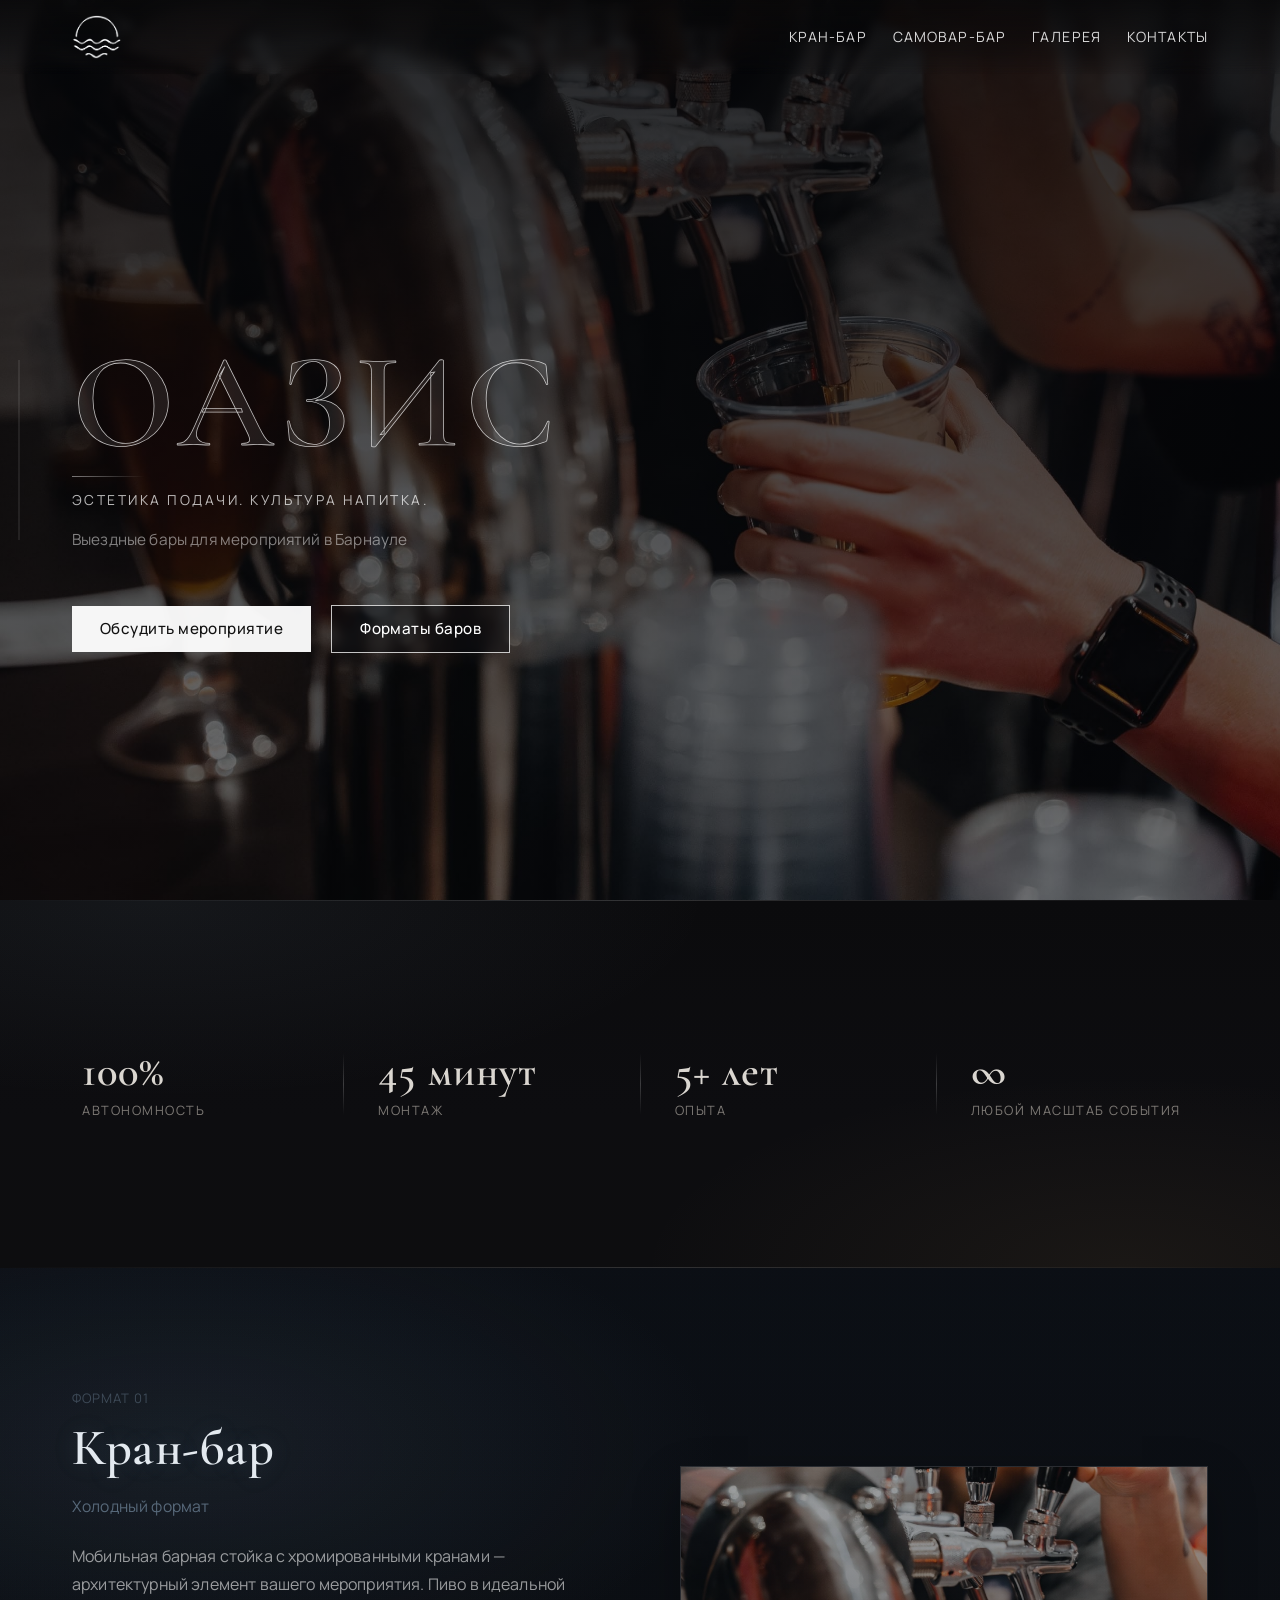
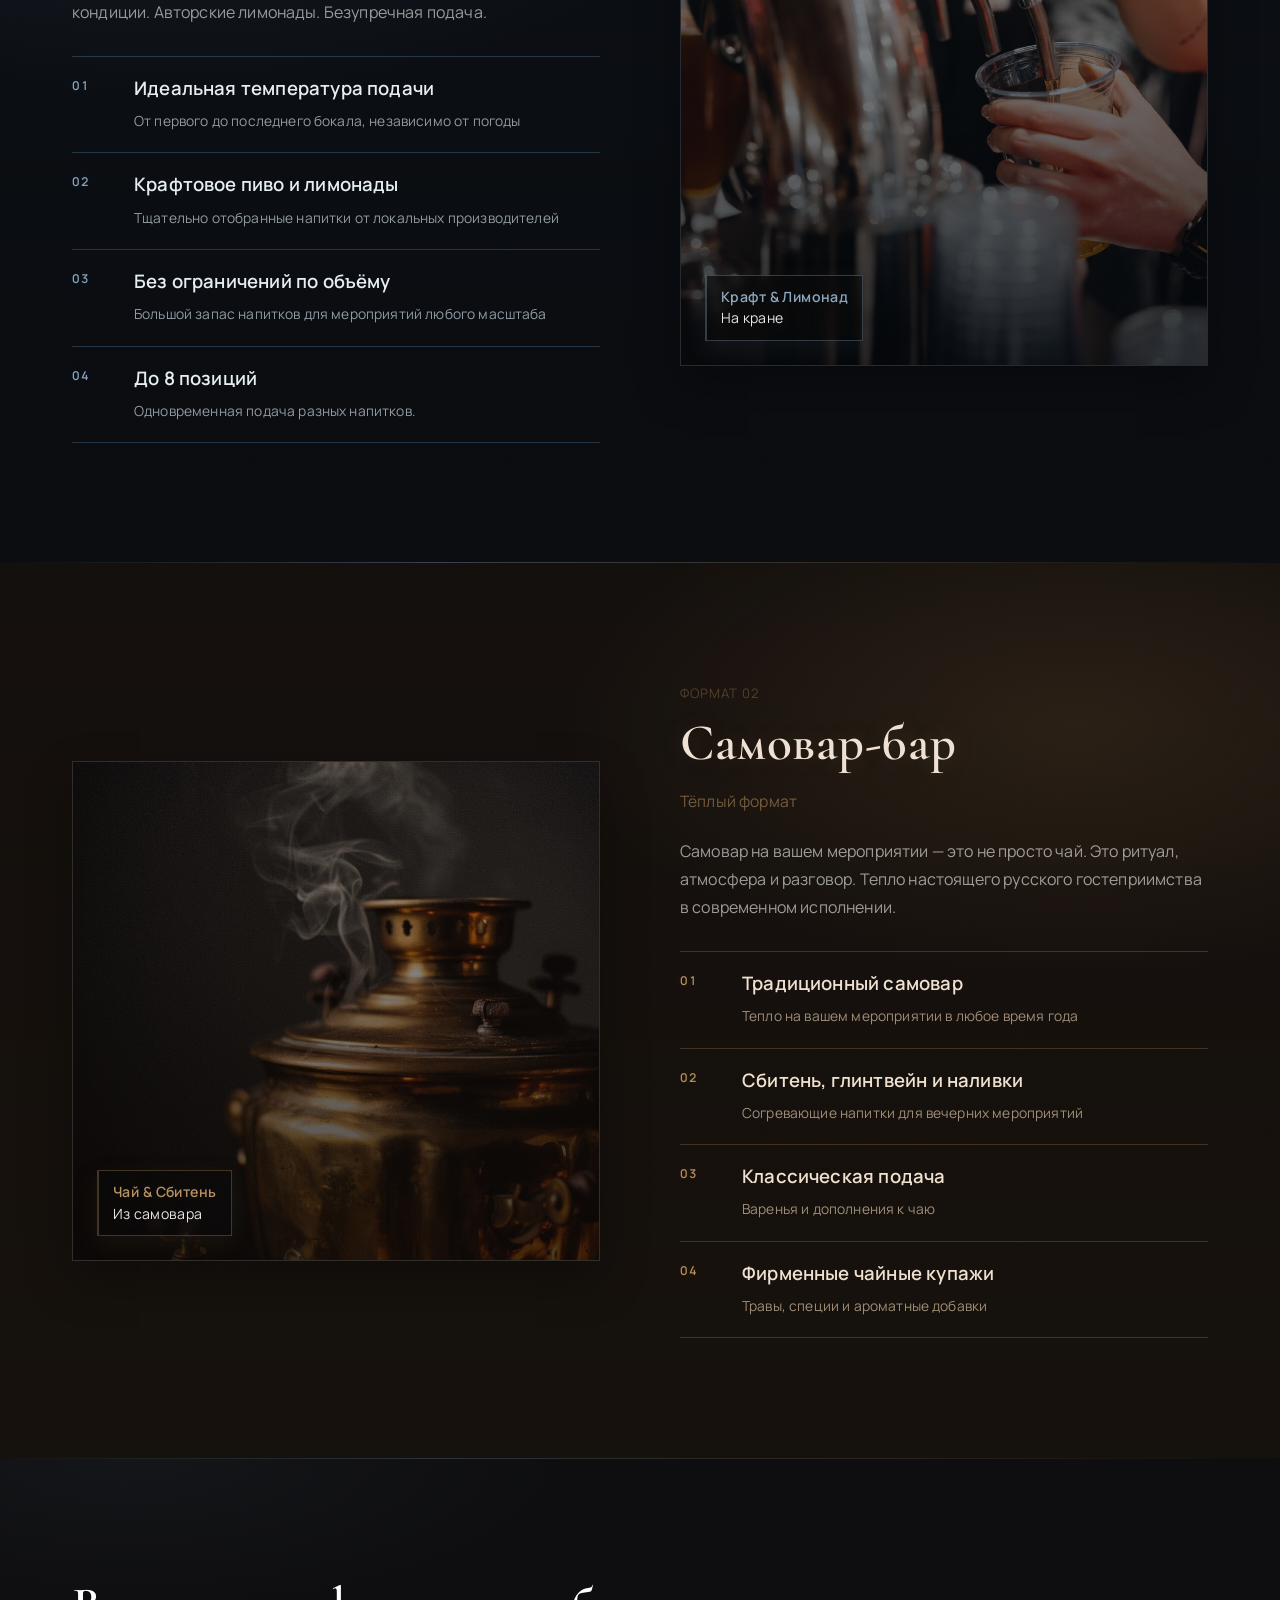
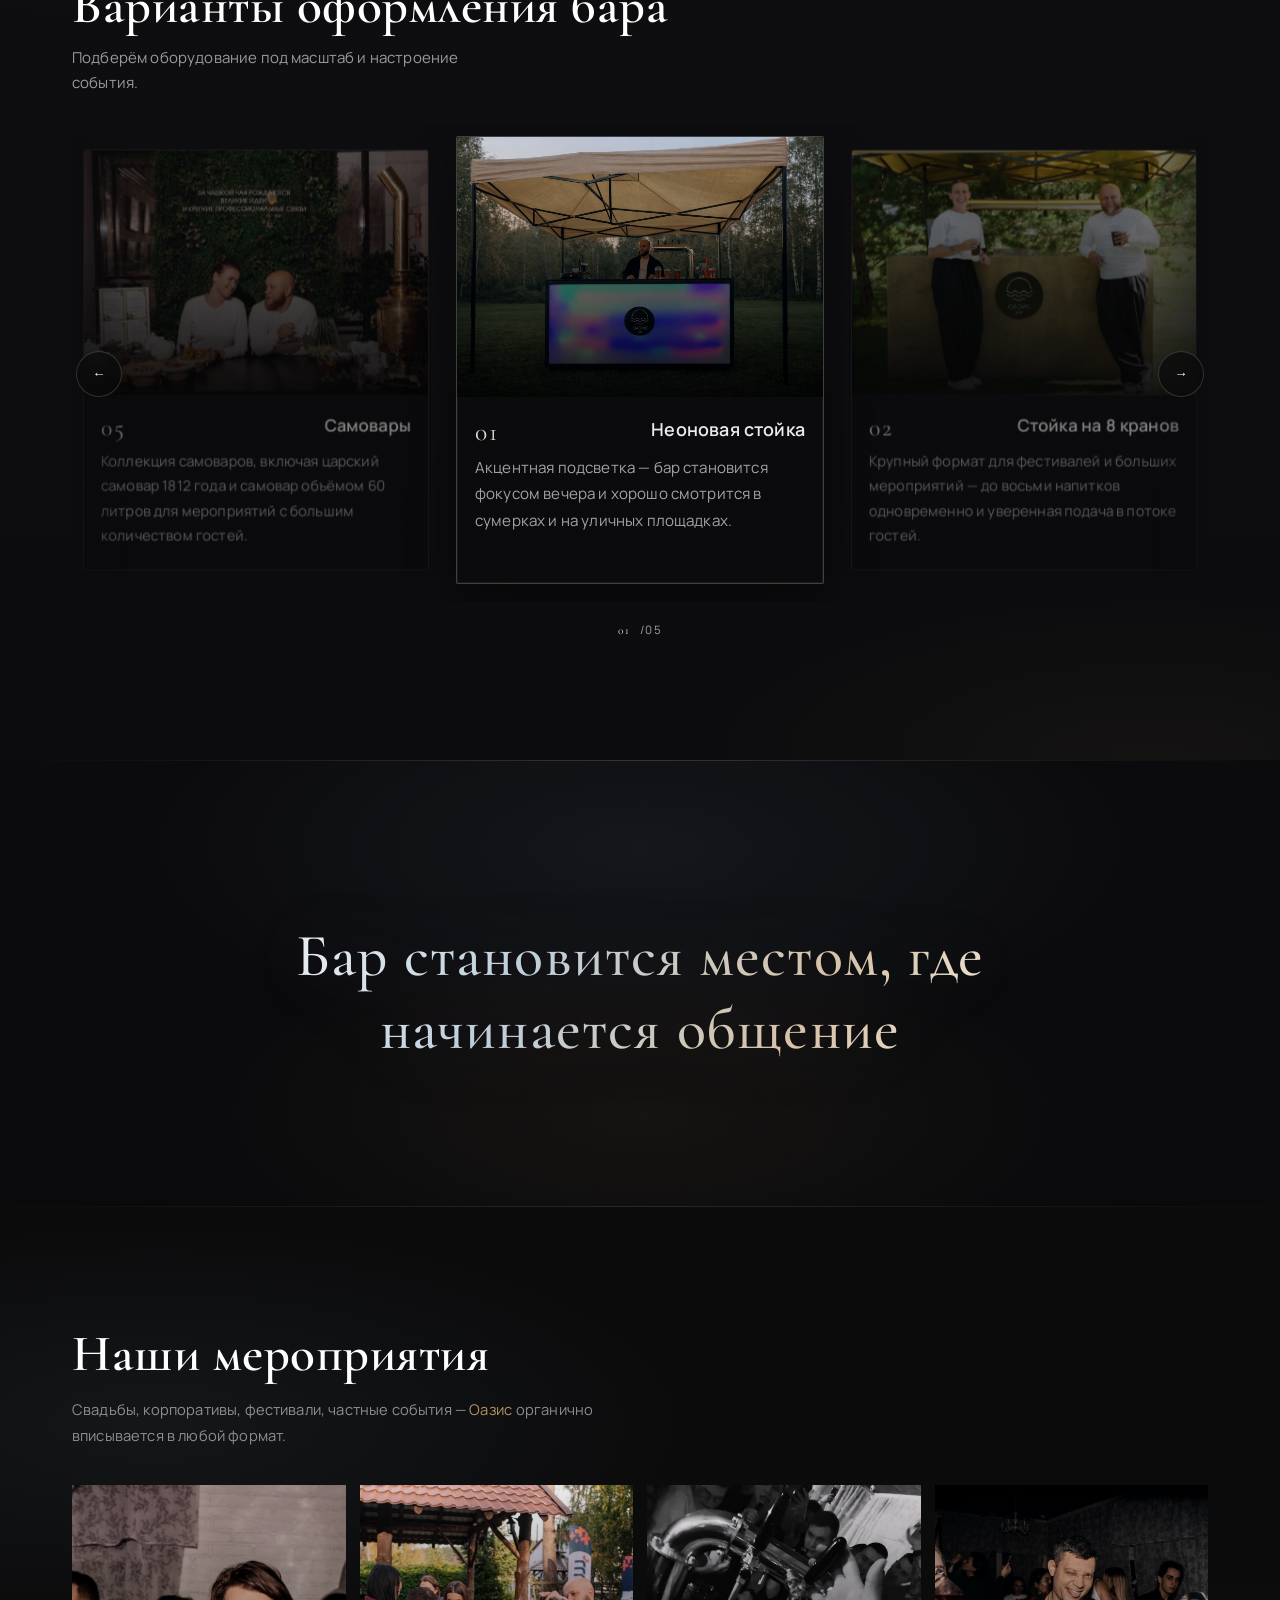
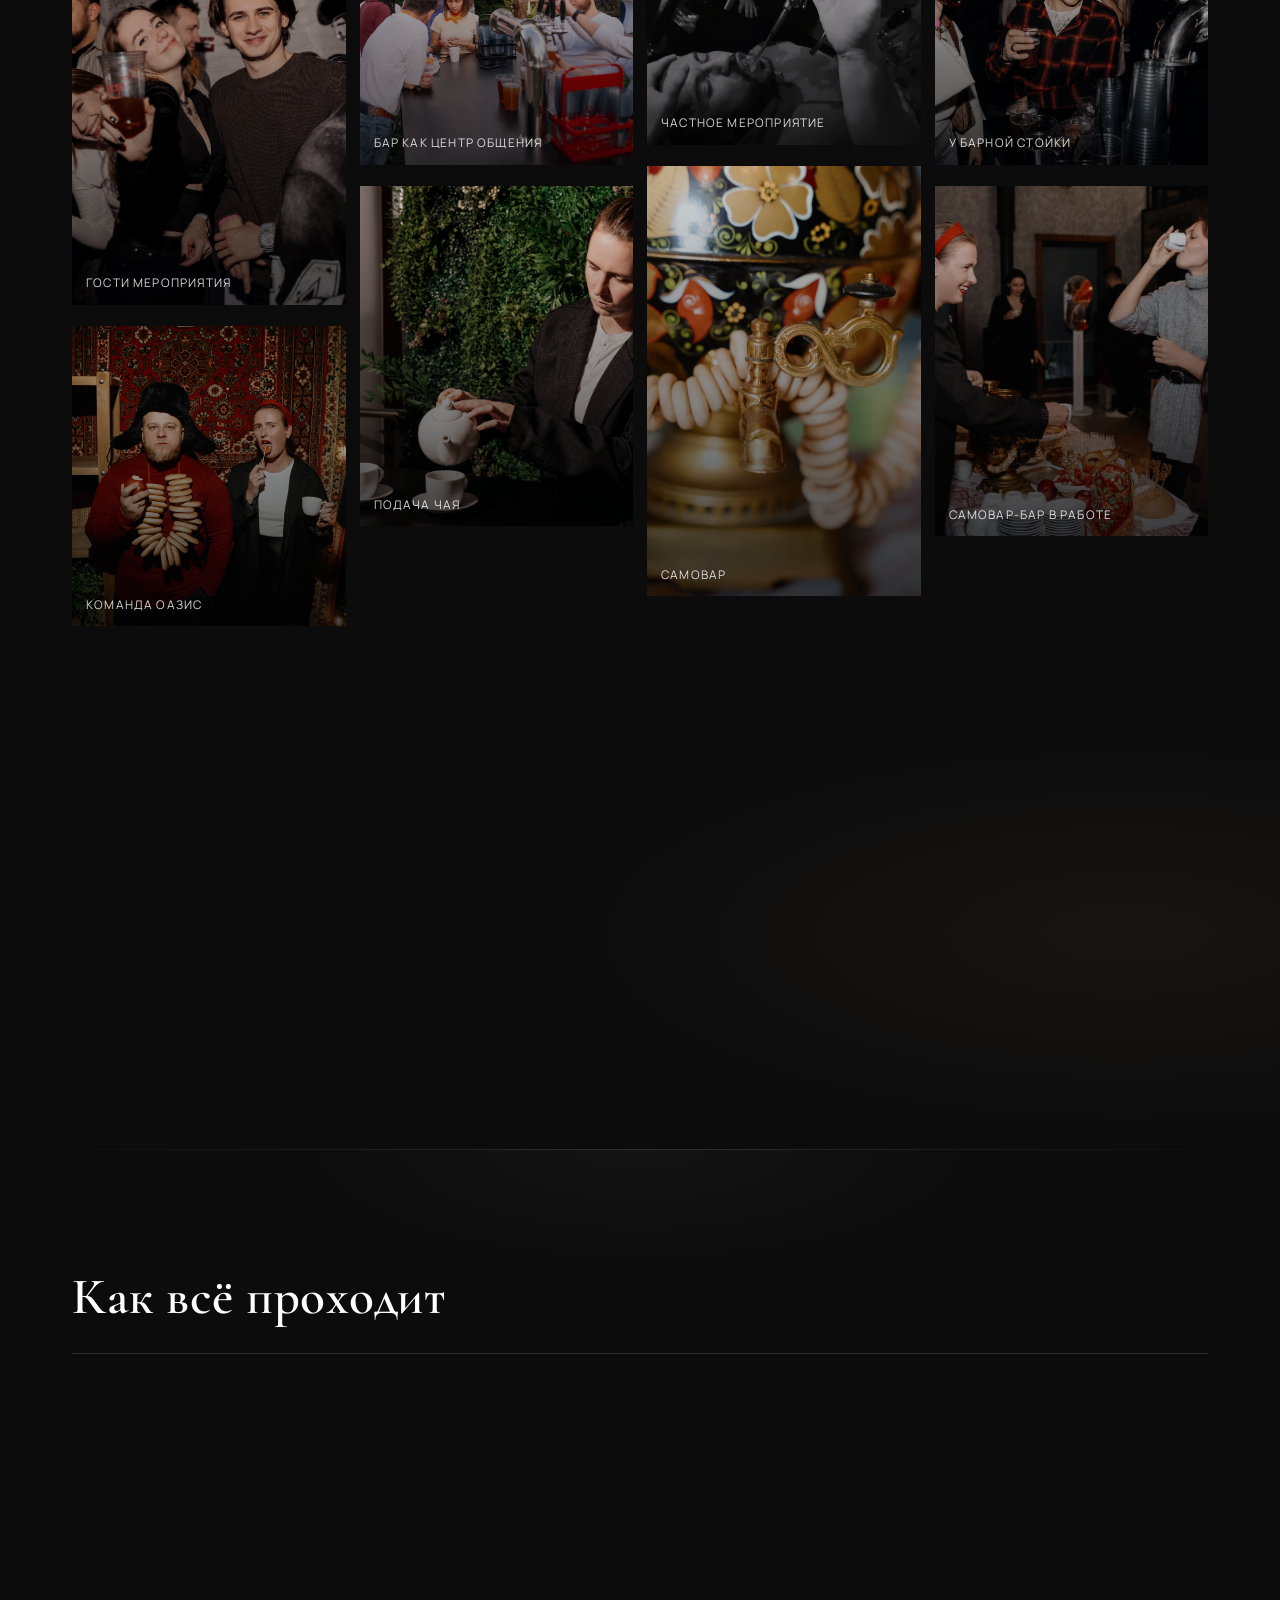
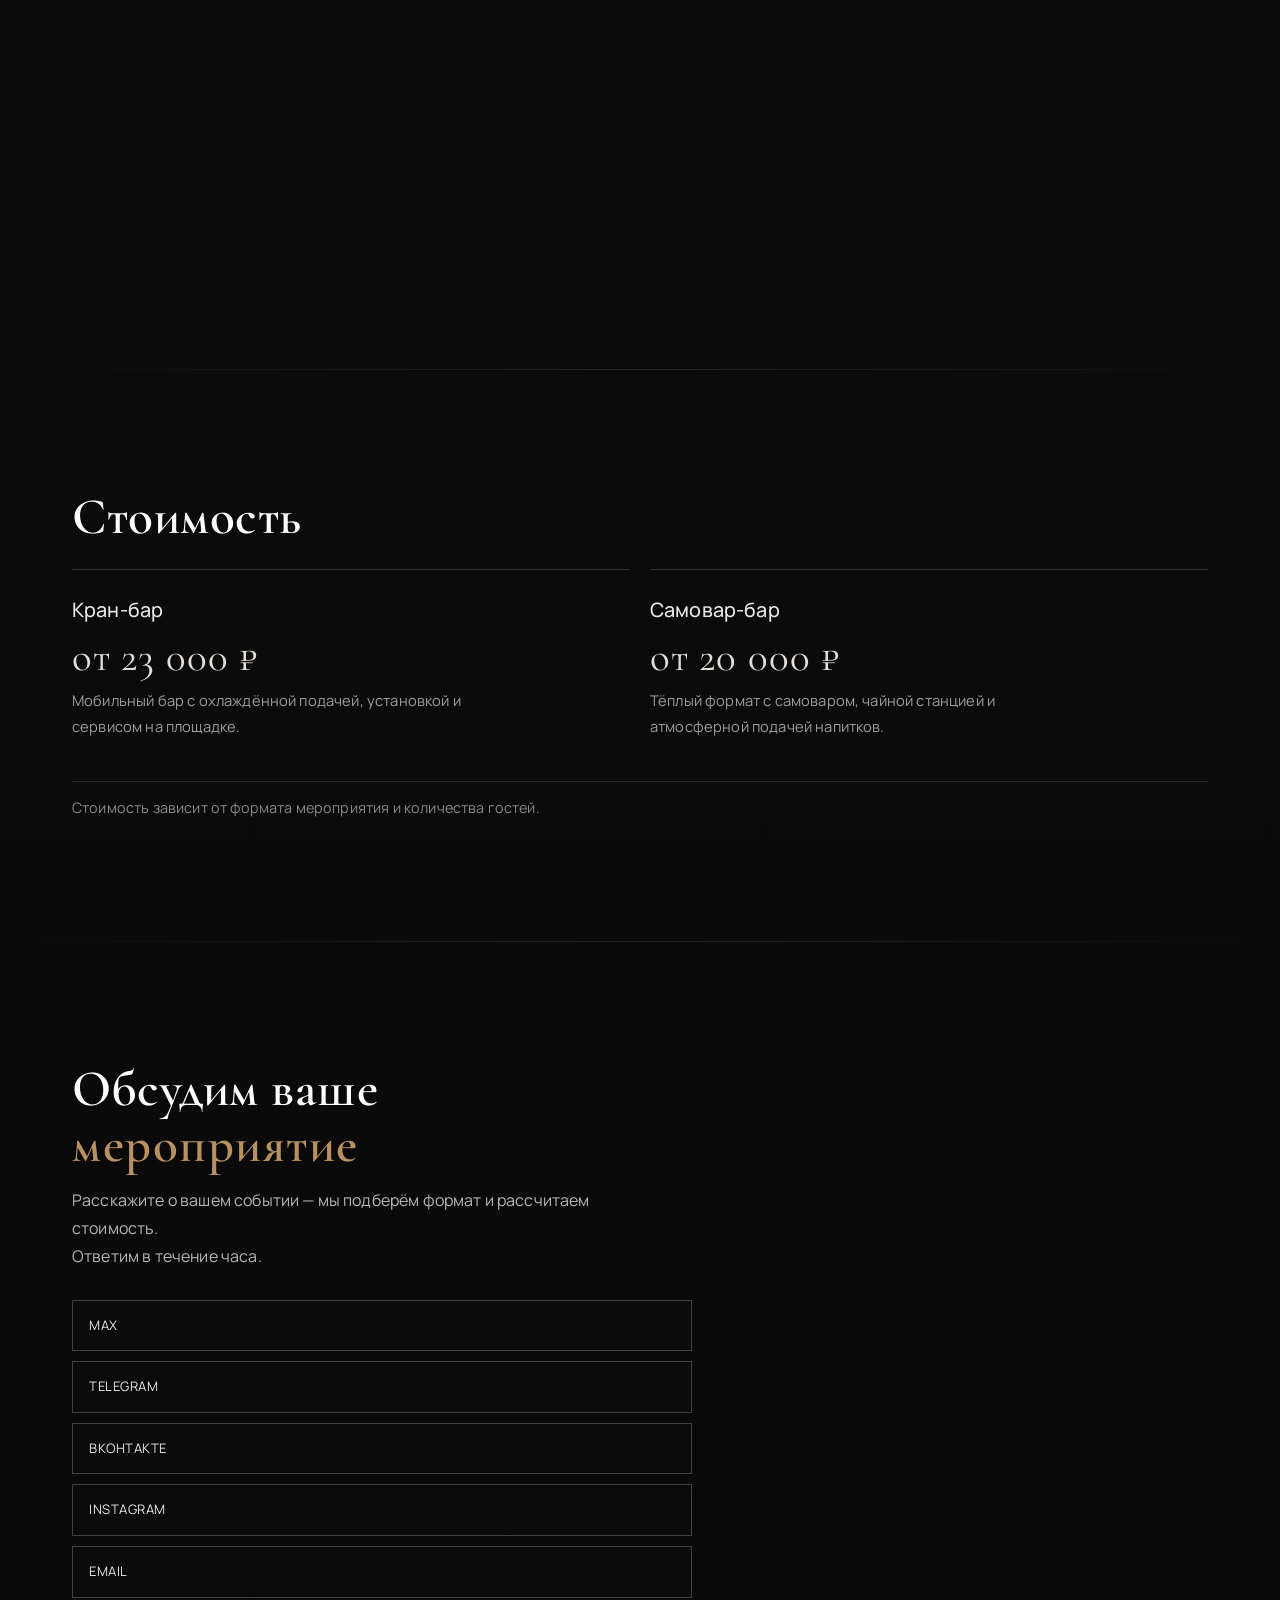
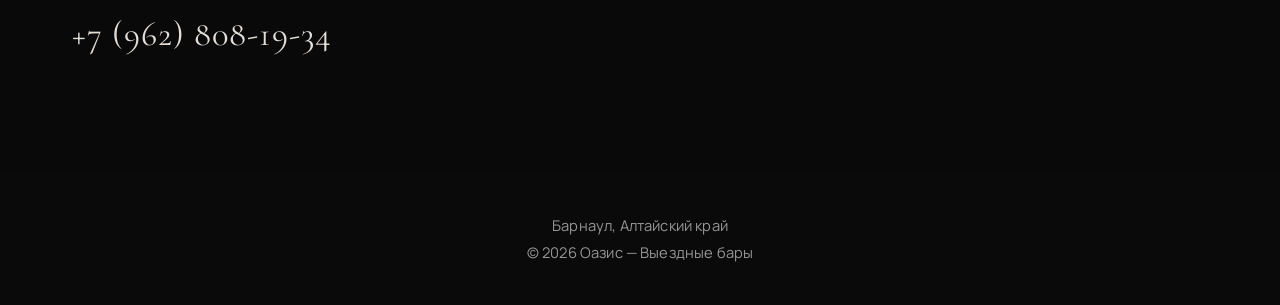
==== commit 8d9084e2: "Add files via upload" ====
--- a/index.html
+++ b/index.html
@@ -238,7 +238,7 @@
               <div class="bar-slide-num">05</div>
               <h3>Самовары</h3>
             </div>
-            <p>Коллекция самоваров, включая царский самовар 1812 года и самовар объёмом 16 литров для мероприятий с большим количеством гостей.<p>
+            <p>Коллекция самоваров, включая царский самовар 1812 года и самовар объёмом 60 литров для мероприятий с большим количеством гостей.<p>
           </div>
         </article>
         </div>
@@ -355,13 +355,13 @@
     <div class="pricing-grid">
       <article class="price-card">
         <h3>Кран-бар</h3>
-        <div class="price-value">от 25 000 ₽</div>
+        <div class="price-value">от 23 000 ₽</div>
         <p>Мобильный бар с охлаждённой подачей, установкой и сервисом на площадке.</p>
       </article>
 
       <article class="price-card">
         <h3>Самовар-бар</h3>
-        <div class="price-value">от 18 000 ₽</div>
+        <div class="price-value">от 20 000 ₽</div>
         <p>Тёплый формат с самоваром, чайной станцией и атмосферной подачей напитков.</p>
       </article>
     </div>
@@ -377,11 +377,11 @@
     <p>Расскажите о вашем событии — мы подберём формат и рассчитаем стоимость.<br>Ответим в течение часа.</p>
 
     <div class="contacts">
-      <a href="https://max.ru/">Max</a>
-      <a href="https://t.me/oasisbar22">Telegram</a>
+      <a href="https://max.ru/u/f9LHodD0cOLBprgASxPfGaSZVU2_rhltE_DKMDrcq9jgltSr2Eda8MMxe2k">Max</a>
+      <a href="https://t.me/tamarazaretskaya">Telegram</a>
       <a href="https://vk.com/write102129927">Вконтакте</a>
       <a href="https://www.instagram.com/oasiss.bar">Instagram</a>
-      <a href="mailto:3669817@gmail.com">Email</a>
+      <a href="mailto:dendi_tank@mail.ru">Email</a>
     </div>
     <a class="contact-phone" href="tel:+79628081934">+7 (962) 808-19-34</a>
   </div>
